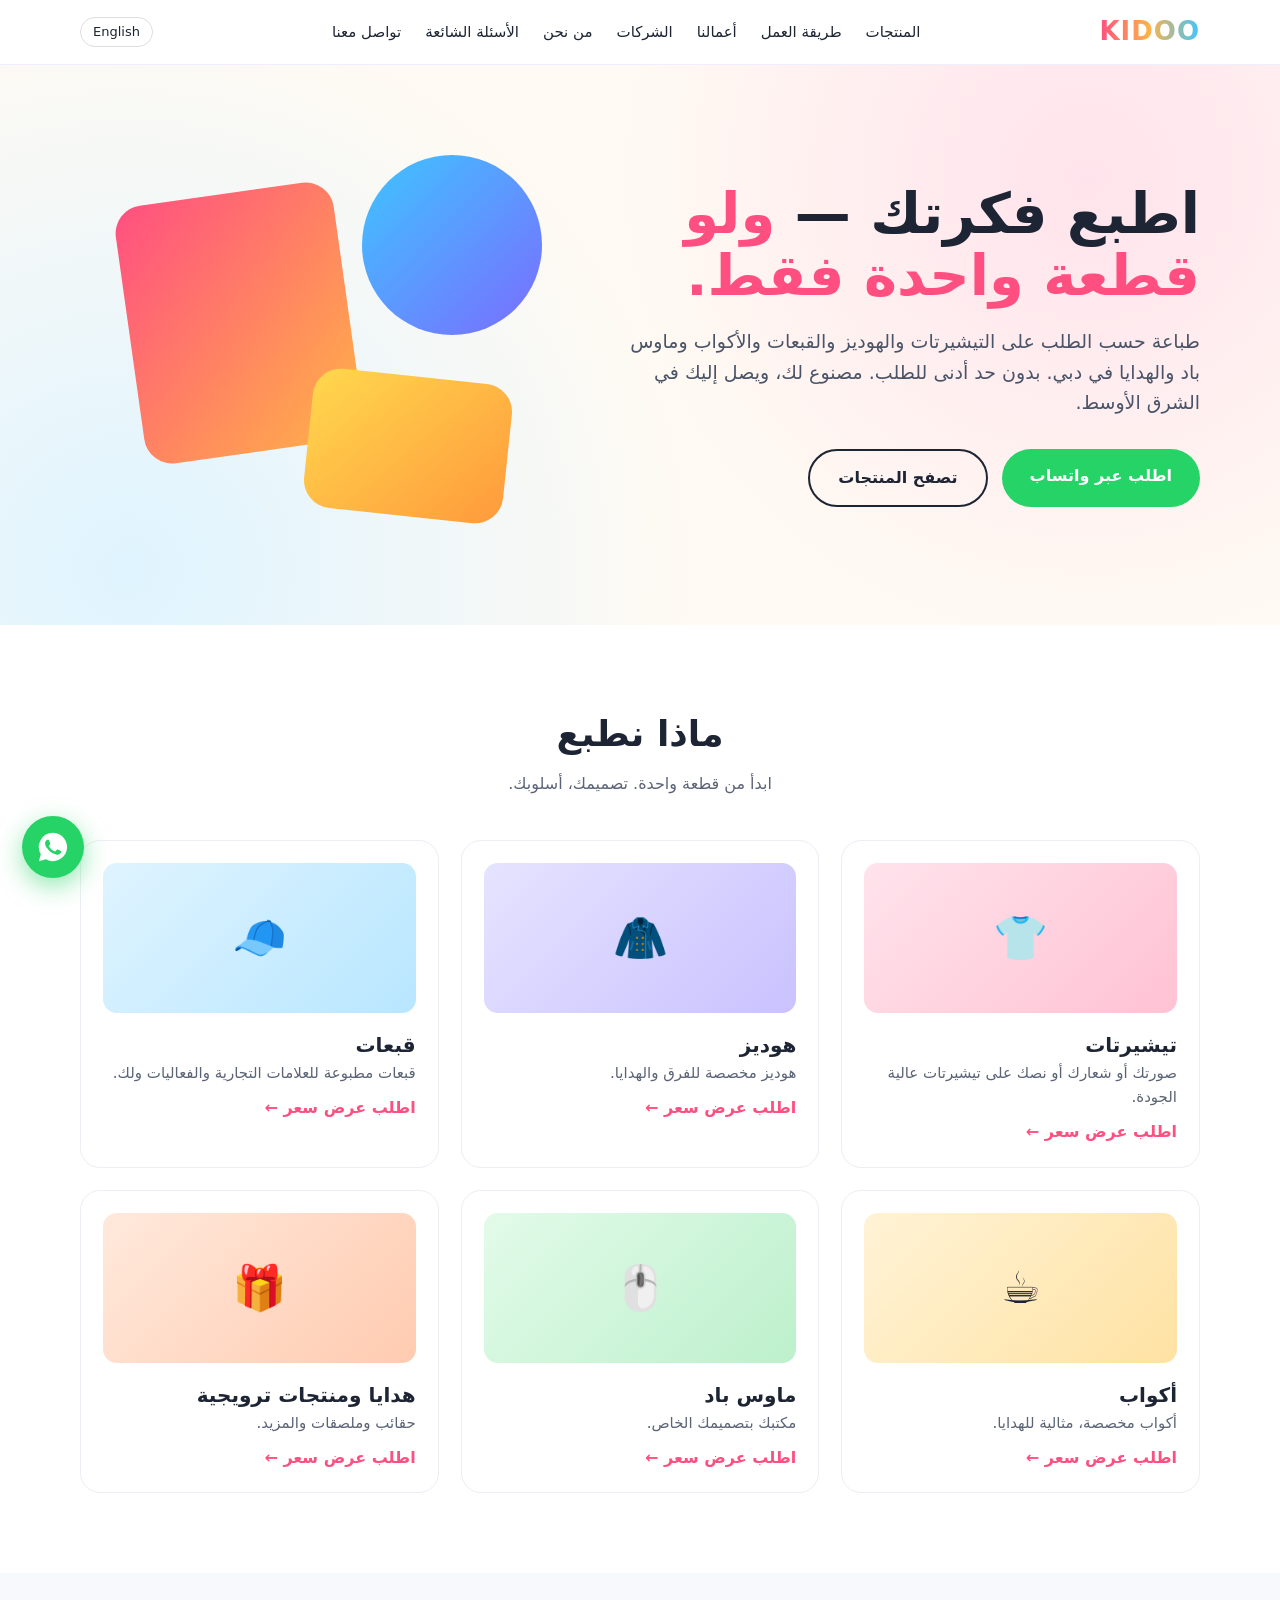
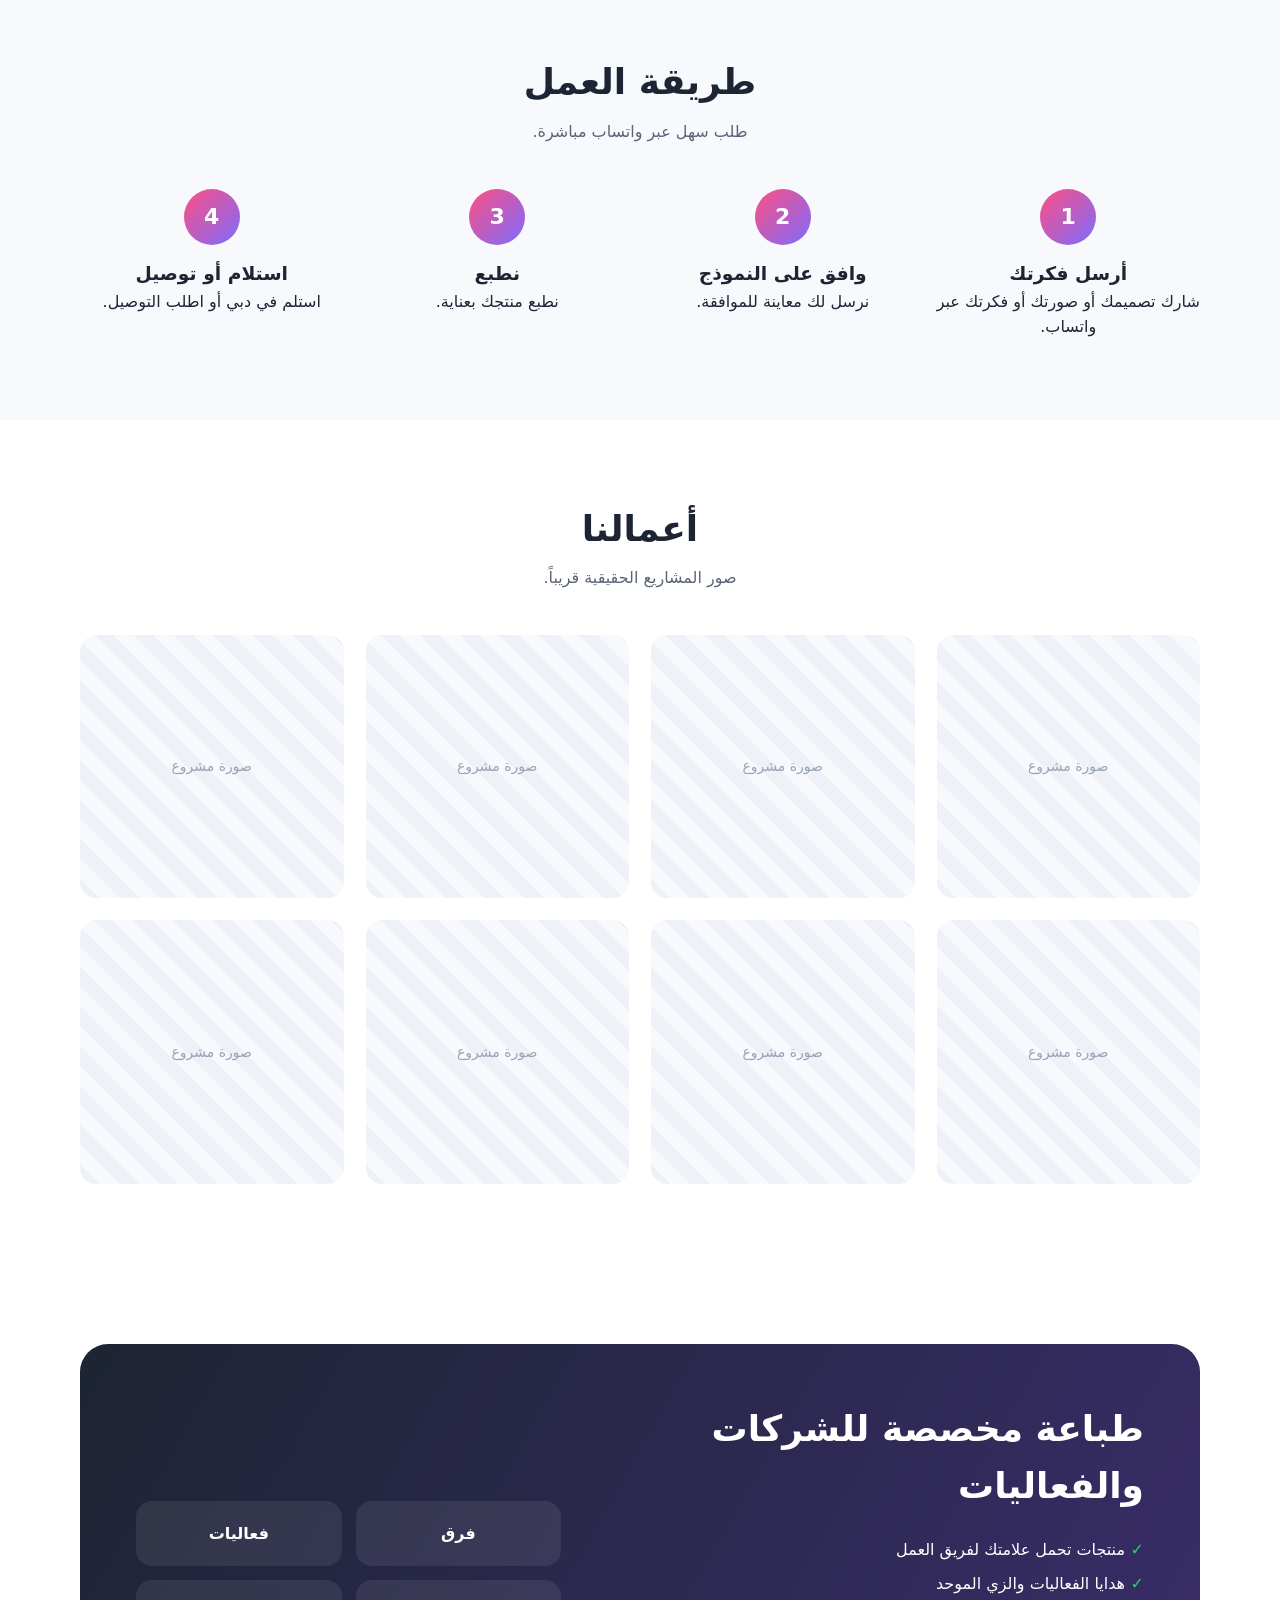
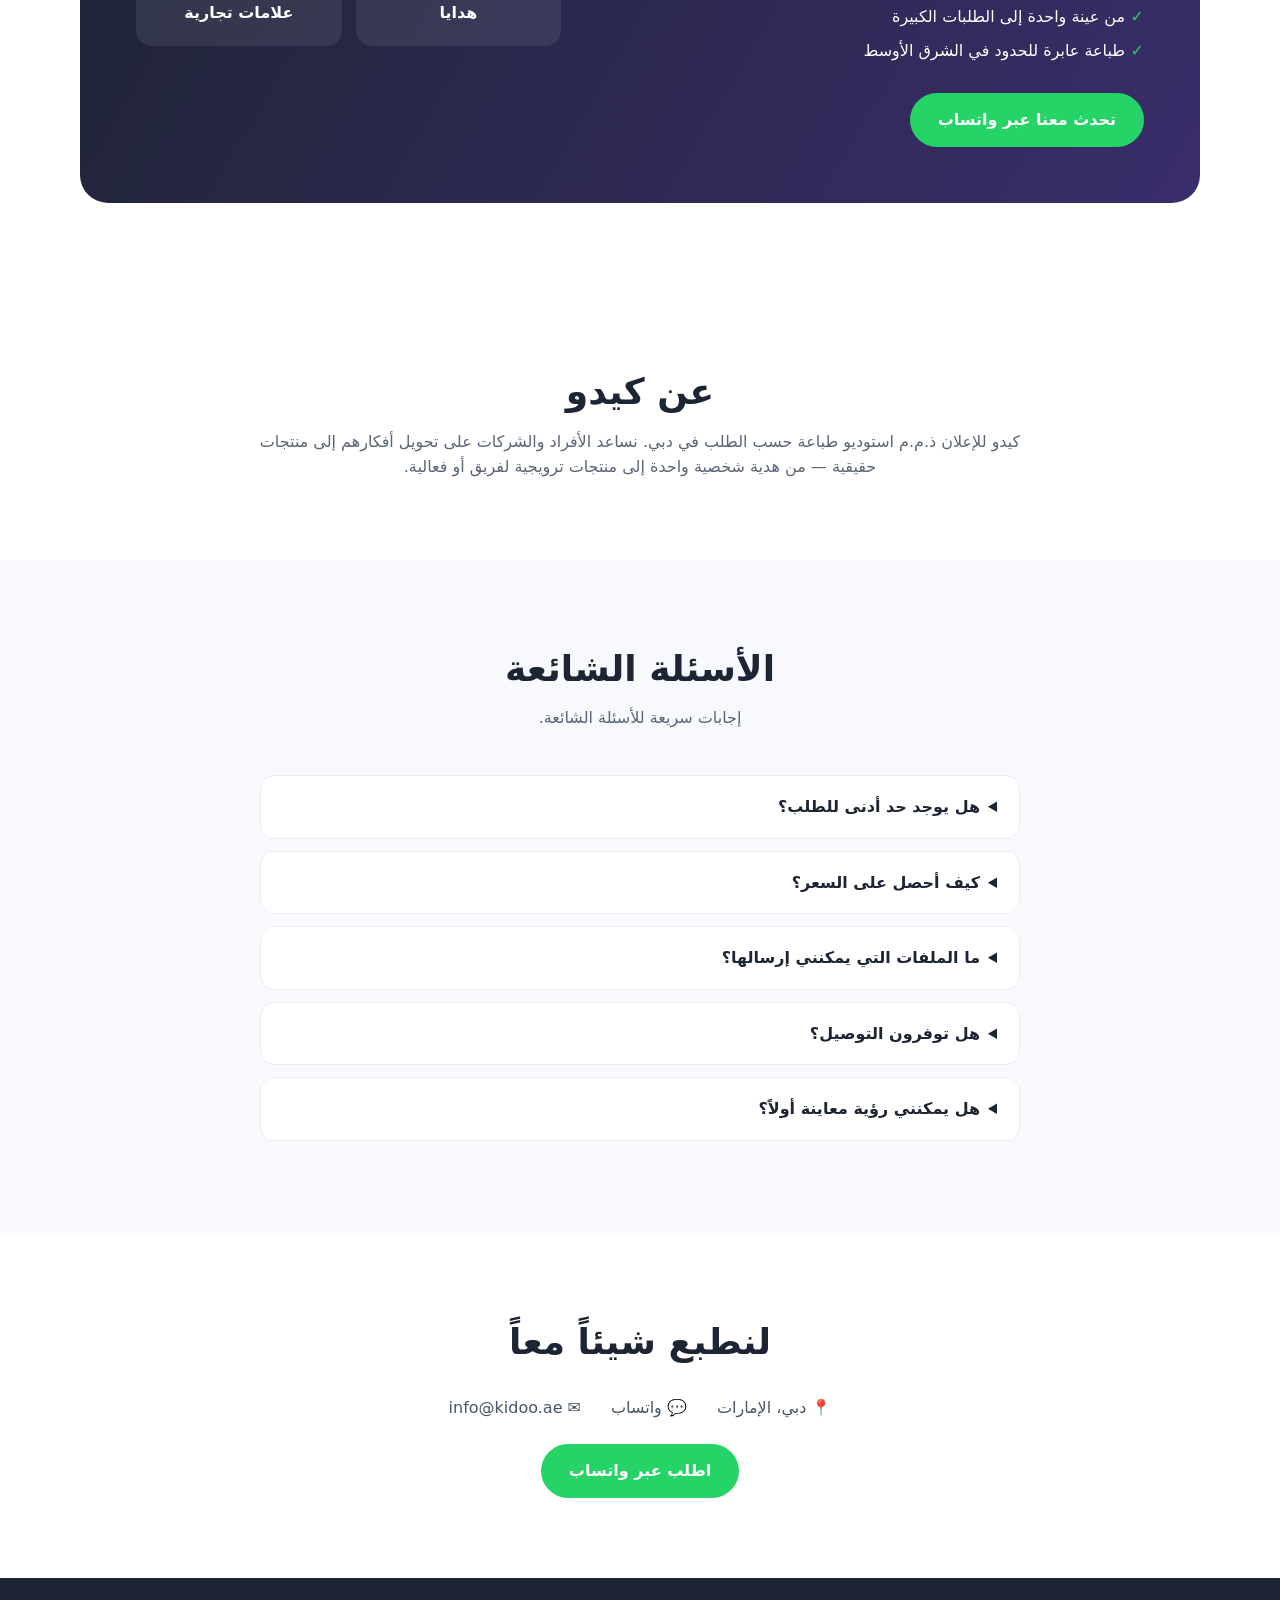
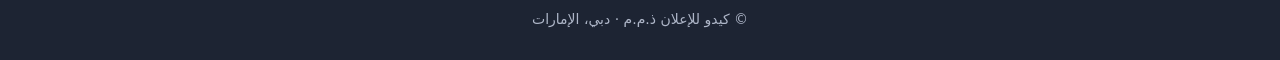
==== ar.html @ dc73d17c "Initial KIDOO site" ====
<!DOCTYPE html>
<html lang="ar" dir="rtl"><head><meta charset="utf-8"><meta name="viewport" content="width=device-width,initial-scale=1">
<title>KIDOO – Custom Printing in Dubai | One Piece Minimum</title>
<meta name="description" content="KIDOO custom printing in Dubai: T-shirts, hoodies, caps, mugs, mouse pads and merch. No minimum order. اطلب عبر واتساب.">
<link rel="canonical" href="https://kidoo.ae/ar.html"><link rel="alternate" hreflang="en" href="https://kidoo.ae/"><link rel="alternate" hreflang="ar" href="https://kidoo.ae/ar.html">
<link rel="icon" href="favicon.svg" type="image/svg+xml">
<meta property="og:type" content="website"><meta property="og:url" content="https://kidoo.ae/"><meta property="og:title" content="KIDOO – Print Your Idea, Even Just One Piece">
<meta property="og:description" content="Custom printing in Dubai. No minimum order."><meta property="og:image" content="https://kidoo.ae/og-image.png"><meta name="twitter:card" content="summary_large_image">
<style>
*{box-sizing:border-box;margin:0;padding:0}body{font-family:Tahoma,"Noto Sans Arabic",system-ui,-apple-system,Segoe UI,Roboto,sans-serif;color:#1d2433;background:#fff;line-height:1.6}
a{color:inherit;text-decoration:none}.wrap{max-width:1160px;margin:0 auto;padding:0 20px}
header{position:sticky;top:0;background:#fffe;backdrop-filter:blur(8px);border-bottom:1px solid #eef;z-index:10}
nav{display:flex;align-items:center;justify-content:space-between;height:64px}.logo{font-weight:900;font-size:26px;letter-spacing:1px;background:linear-gradient(90deg,#ff4f81,#ffb347,#3ec5ff);-webkit-background-clip:text;color:transparent}
nav ul{display:flex;gap:24px;list-style:none;font-size:15px}nav .lang{font-size:13px;border:1px solid #ddd;border-radius:20px;padding:4px 12px}
.btn{display:inline-block;padding:14px 28px;border-radius:40px;font-weight:700}.btn-wa{background:#25d366;color:#fff}.btn-o{border:2px solid #1d2433}
.hero{background:radial-gradient(circle at 85% 20%,#ffe3ec 0,transparent 40%),radial-gradient(circle at 10% 90%,#dff4ff 0,transparent 45%),#fffaf3;padding:90px 0}
.hero .wrap{display:grid;grid-template-columns:1.1fr .9fr;gap:40px;align-items:center}
.hero h1{font-size:56px;line-height:1.1;font-weight:900}.hero h1 span{color:#ff4f81}.hero p{font-size:19px;margin:20px 0 32px;color:#4a5468}
.cta{display:flex;gap:14px;flex-wrap:wrap}.art{position:relative;height:380px}
.art div{position:absolute;border-radius:28px}.art{direction:ltr}.a1{width:220px;height:260px;background:linear-gradient(135deg,#ff4f81,#ffb347);left:10%;top:10%;transform:rotate(-8deg)}
.a2{width:180px;height:180px;background:linear-gradient(135deg,#3ec5ff,#7b6cff);right:5%;top:0;border-radius:50%!important}
.a3{width:200px;height:140px;background:linear-gradient(135deg,#ffd84d,#ff9a3c);right:12%;bottom:5%;transform:rotate(6deg)}
section{padding:80px 0}h2{font-size:36px;font-weight:800;text-align:center}.sub{text-align:center;color:#5b6477;margin:8px 0 44px}
.grid{display:grid;gap:22px}.g3{grid-template-columns:repeat(3,1fr)}.g4{grid-template-columns:repeat(4,1fr)}
.card{border:1px solid #eceef4;border-radius:20px;padding:22px;background:#fff;transition:.2s}.card:hover{box-shadow:0 10px 30px #0001}
.thumb{height:150px;border-radius:14px;margin-bottom:16px;display:flex;align-items:center;justify-content:center;font-size:44px}
.card h3{font-size:20px}.card p{color:#5b6477;font-size:15px}.q{display:inline-block;margin-top:10px;color:#ff4f81;font-weight:700}
.alt{background:#f7f9fc}.step{text-align:center}.num{width:56px;height:56px;border-radius:50%;margin:0 auto 14px;display:flex;align-items:center;justify-content:center;font-weight:800;font-size:22px;color:#fff;background:linear-gradient(135deg,#ff4f81,#7b6cff)}
.ph{aspect-ratio:1;border-radius:16px;background:repeating-linear-gradient(45deg,#eef1f7 0 14px,#f7f9fc 14px 28px);display:flex;align-items:center;justify-content:center;color:#9aa3b5;font-size:14px}
.corp{background:linear-gradient(120deg,#1d2433,#3a2d6b);color:#fff;border-radius:28px;padding:56px;display:grid;grid-template-columns:1.3fr 1fr;gap:30px;align-items:center}
.corp h2{text-align:right;color:#fff}.corp ul{list-style:none;margin:18px 0 26px}.corp li{padding:4px 0}.corp li:before{content:"✓ ";color:#25d366;font-weight:800}
.badges{display:grid;grid-template-columns:1fr 1fr;gap:14px}.badges div{background:#ffffff14;border-radius:16px;padding:20px;text-align:center;font-weight:700}
details{border:1px solid #eceef4;border-radius:14px;padding:18px 22px;margin-bottom:12px;background:#fff}summary{font-weight:700;cursor:pointer}details p{margin-top:10px;color:#5b6477}
.faq{max-width:800px;margin:0 auto}.contact{text-align:center}.contact .info{display:flex;justify-content:center;gap:30px;flex-wrap:wrap;margin:24px 0;color:#4a5468}
footer{background:#1d2433;color:#aeb6c8;padding:30px 0;font-size:14px;text-align:center}
.float{position:fixed;left:22px;bottom:22px;width:62px;height:62px;border-radius:50%;background:#25d366;display:flex;align-items:center;justify-content:center;box-shadow:0 8px 24px #25d36680;z-index:20}
.float svg{width:34px;height:34px;fill:#fff}
@media(max-width:860px){nav ul{display:none}.hero{padding:50px 0}.hero .wrap,.corp{grid-template-columns:1fr}.hero h1{font-size:38px}.art{height:240px}.art{direction:ltr}.a1{width:150px;height:180px}.a2{width:120px;height:120px}.a3{width:140px;height:100px}
.g3,.g4{grid-template-columns:1fr 1fr}.corp{padding:32px}h2{font-size:28px}section{padding:56px 0}}
@media(max-width:480px){.g3{grid-template-columns:1fr}}
</style></head><body>
<!-- Arabic: MACHINE-TRANSLATED draft, needs native Arabic review before launch / 阿语为机器翻译，上线前需母语校对 -->
<!-- WhatsApp number +971506036868: 待确认 (ownership unverified) -->
<header><nav class="wrap"><a class="logo" href="#">KIDOO</a><ul><li><a href="#products">المنتجات</a></li><li><a href="#how">طريقة العمل</a></li><li><a href="#work">أعمالنا</a></li><li><a href="#corporate">الشركات</a></li><li><a href="#about">من نحن</a></li><li><a href="#faq">الأسئلة الشائعة</a></li><li><a href="#contact">تواصل معنا</a></li></ul><a class="lang" href="index.html">English</a></nav></header>
<section class="hero"><div class="wrap"><div><h1>اطبع فكرتك — <span>ولو قطعة واحدة فقط.</span></h1><p>طباعة حسب الطلب على التيشيرتات والهوديز والقبعات والأكواب وماوس باد والهدايا في دبي. بدون حد أدنى للطلب. مصنوع لك، ويصل إليك في الشرق الأوسط.</p><div class="cta"><a class="btn btn-wa" href="https://wa.me/971506036868">اطلب عبر واتساب</a><a class="btn btn-o" href="#products">تصفح المنتجات</a></div></div><div class="art"><div class="a1"></div><div class="a2"></div><div class="a3"></div></div></div></section>
<section id="products"><div class="wrap"><h2>ماذا نطبع</h2><p class="sub">ابدأ من قطعة واحدة. تصميمك، أسلوبك.</p><div class="grid g3">
<div class="card"><div class="thumb" style="background:linear-gradient(135deg,#ffe3ec,#ffc2d4)">👕</div><h3>تيشيرتات</h3><p>صورتك أو شعارك أو نصك على تيشيرتات عالية الجودة.</p><a class="q" href="https://wa.me/971506036868">اطلب عرض سعر ←</a></div>
<div class="card"><div class="thumb" style="background:linear-gradient(135deg,#e6e3ff,#c9c2ff)">🧥</div><h3>هوديز</h3><p>هوديز مخصصة للفرق والهدايا.</p><a class="q" href="https://wa.me/971506036868">اطلب عرض سعر ←</a></div>
<div class="card"><div class="thumb" style="background:linear-gradient(135deg,#dff4ff,#b8e6ff)">🧢</div><h3>قبعات</h3><p>قبعات مطبوعة للعلامات التجارية والفعاليات ولك.</p><a class="q" href="https://wa.me/971506036868">اطلب عرض سعر ←</a></div>
<div class="card"><div class="thumb" style="background:linear-gradient(135deg,#fff3d6,#ffe2a3)">☕</div><h3>أكواب</h3><p>أكواب مخصصة، مثالية للهدايا.</p><a class="q" href="https://wa.me/971506036868">اطلب عرض سعر ←</a></div>
<div class="card"><div class="thumb" style="background:linear-gradient(135deg,#e2fbe9,#bdf0cc)">🖱️</div><h3>ماوس باد</h3><p>مكتبك بتصميمك الخاص.</p><a class="q" href="https://wa.me/971506036868">اطلب عرض سعر ←</a></div>
<div class="card"><div class="thumb" style="background:linear-gradient(135deg,#ffe9dc,#ffcbb0)">🎁</div><h3>هدايا ومنتجات ترويجية</h3><p>حقائب وملصقات والمزيد.</p><a class="q" href="https://wa.me/971506036868">اطلب عرض سعر ←</a></div>
</div></div></section>
<section id="how" class="alt"><div class="wrap"><h2>طريقة العمل</h2><p class="sub">طلب سهل عبر واتساب مباشرة.</p><div class="grid g4">
<div class="step"><div class="num">1</div><h3>أرسل فكرتك</h3><p>شارك تصميمك أو صورتك أو فكرتك عبر واتساب.</p></div>
<div class="step"><div class="num">2</div><h3>وافق على النموذج</h3><p>نرسل لك معاينة للموافقة.</p></div>
<div class="step"><div class="num">3</div><h3>نطبع</h3><p>نطبع منتجك بعناية.</p></div>
<div class="step"><div class="num">4</div><h3>استلام أو توصيل</h3><p>استلم في دبي أو اطلب التوصيل.</p></div>
</div></div></section>
<section id="work"><div class="wrap"><h2>أعمالنا</h2><p class="sub">صور المشاريع الحقيقية قريباً.</p><div class="grid g4">
<div class="ph">صورة مشروع</div><div class="ph">صورة مشروع</div><div class="ph">صورة مشروع</div><div class="ph">صورة مشروع</div><div class="ph">صورة مشروع</div><div class="ph">صورة مشروع</div><div class="ph">صورة مشروع</div><div class="ph">صورة مشروع</div>
</div></div></section>
<section id="corporate"><div class="wrap"><div class="corp"><div><h2>طباعة مخصصة للشركات والفعاليات</h2><ul><li>منتجات تحمل علامتك لفريق العمل</li><li>هدايا الفعاليات والزي الموحد</li><li>من عينة واحدة إلى الطلبات الكبيرة</li><li>طباعة عابرة للحدود في الشرق الأوسط</li></ul><a class="btn btn-wa" href="https://wa.me/971506036868">تحدث معنا عبر واتساب</a></div><div class="badges"><div>فرق</div><div>فعاليات</div><div>هدايا</div><div>علامات تجارية</div></div></div></div></section>
<section id="about"><div class="wrap" style="max-width:820px;text-align:center"><h2>عن كيدو</h2><p class="sub" style="margin-bottom:0">كيدو للإعلان ذ.م.م استوديو طباعة حسب الطلب في دبي. نساعد الأفراد والشركات على تحويل أفكارهم إلى منتجات حقيقية — من هدية شخصية واحدة إلى منتجات ترويجية لفريق أو فعالية.</p></div></section>
<section id="faq" class="alt"><div class="wrap faq"><h2>الأسئلة الشائعة</h2><p class="sub">إجابات سريعة للأسئلة الشائعة.</p>
<details><summary>هل يوجد حد أدنى للطلب؟</summary><p>لا. يمكنك طلب قطعة واحدة فقط.</p></details>
<details><summary>كيف أحصل على السعر؟</summary><p>أرسل لنا تصميمك والكمية عبر واتساب وسنرد بعرض سعر.</p></details>
<details><summary>ما الملفات التي يمكنني إرسالها؟</summary><p>الصور والشعارات والرسومات كلها مناسبة. نتحقق من الجودة قبل الطباعة.</p></details>
<details><summary>هل توفرون التوصيل؟</summary><p>نعم، تواصل معنا عبر واتساب لمعرفة خيارات التوصيل في منطقتك.</p></details>
<details><summary>هل يمكنني رؤية معاينة أولاً؟</summary><p>نعم. نرسل نموذجاً للموافقة قبل الطباعة.</p></details>
</div></section>
<section id="contact"><div class="wrap contact"><h2>لنطبع شيئاً معاً</h2><div class="info"><span>📍 دبي، الإمارات</span><span>💬 واتساب</span><span>✉️ info@kidoo.ae</span></div><a class="btn btn-wa" href="https://wa.me/971506036868">اطلب عبر واتساب</a></div></section>
<footer>© كيدو للإعلان ذ.م.م · دبي، الإمارات</footer>
<a class="float" href="https://wa.me/971506036868" aria-label="WhatsApp"><svg viewBox="0 0 24 24"><path d="M12 2a10 10 0 0 0-8.6 15.1L2 22l5-1.3A10 10 0 1 0 12 2zm5.3 14.2c-.2.6-1.3 1.2-1.8 1.2-.5.1-1 .1-3.3-.8-2.8-1.1-4.5-4-4.7-4.2-.1-.2-1.1-1.5-1.1-2.9s.7-2 1-2.3c.2-.3.5-.3.7-.3h.5c.2 0 .4 0 .6.5l.8 2c.1.2.1.4 0 .5l-.4.6-.4.4c-.1.2-.3.3-.1.6.2.3.8 1.3 1.7 2.1 1.2 1 2.1 1.3 2.4 1.5.3.1.5.1.6-.1l.9-1.1c.2-.3.4-.2.7-.1l1.9.9c.3.1.5.2.5.3.1.2.1.7-.1 1.3z"/></svg></a>
</body></html>
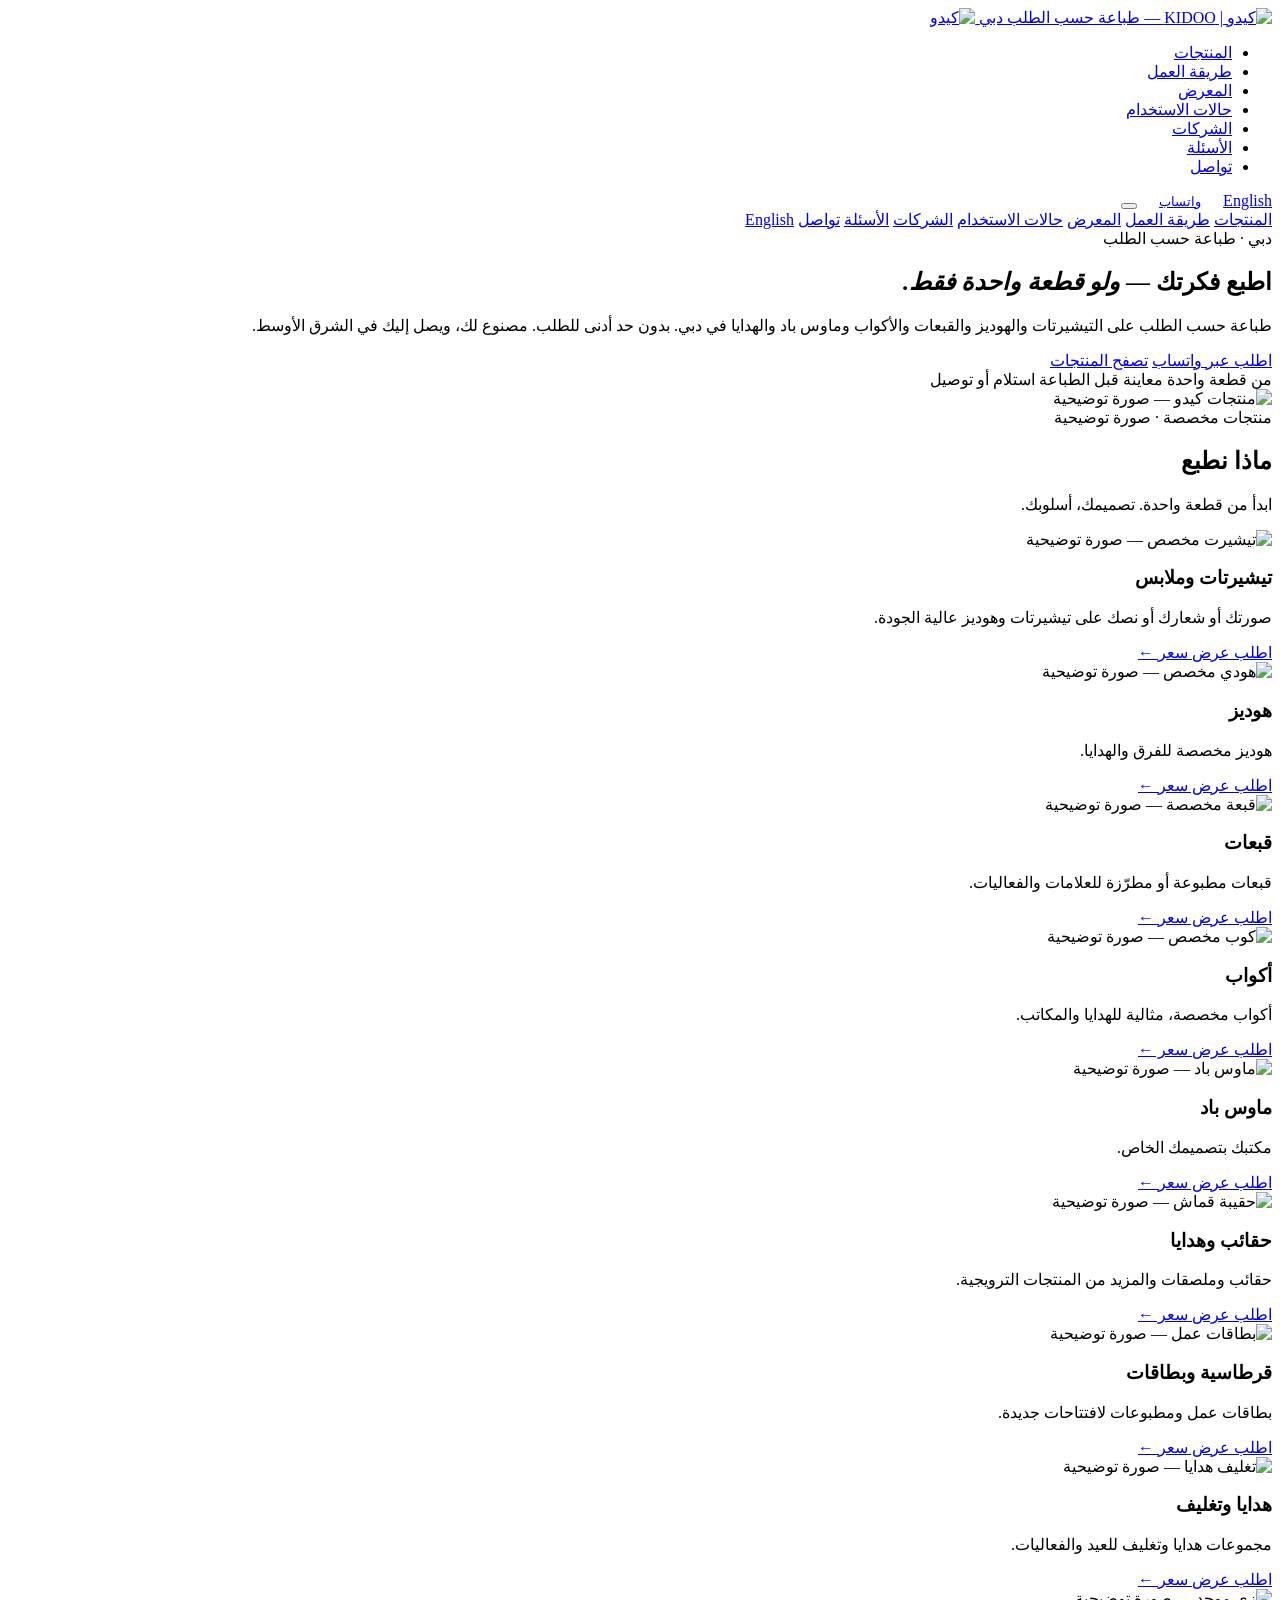
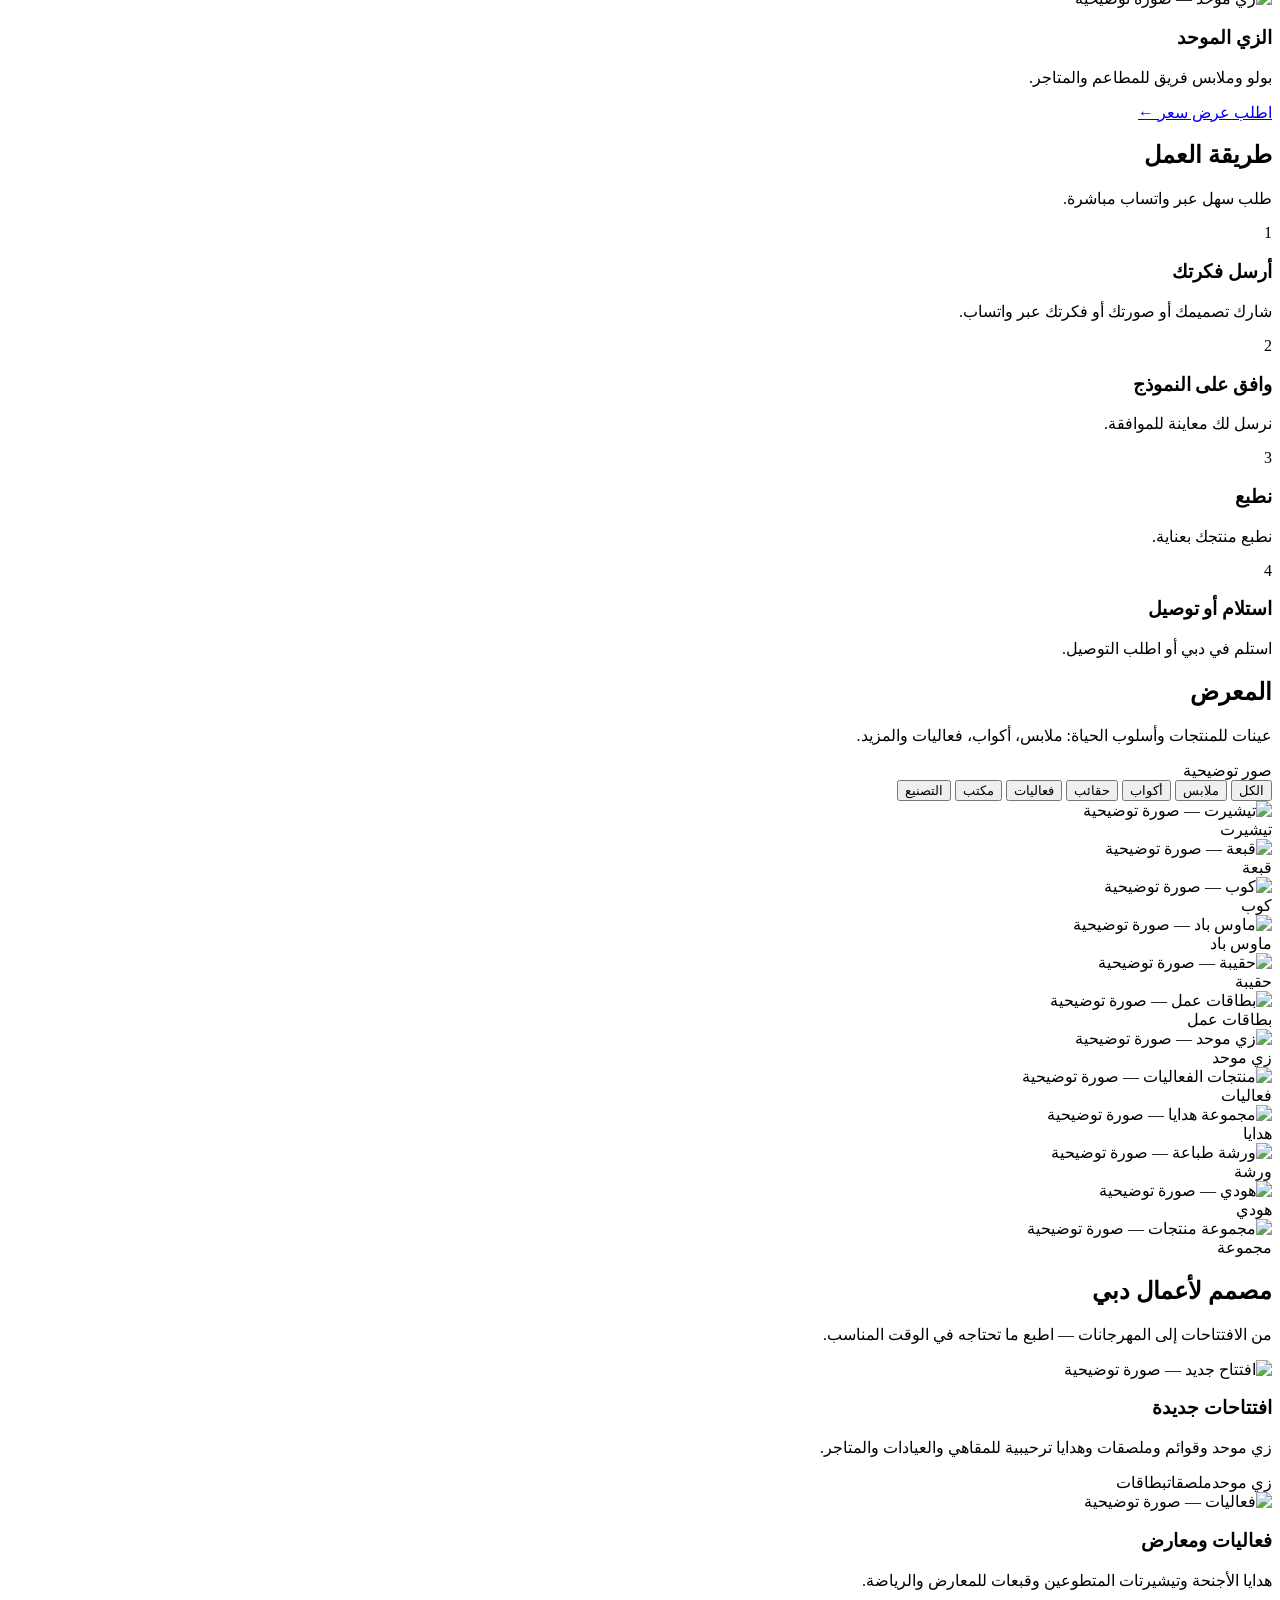
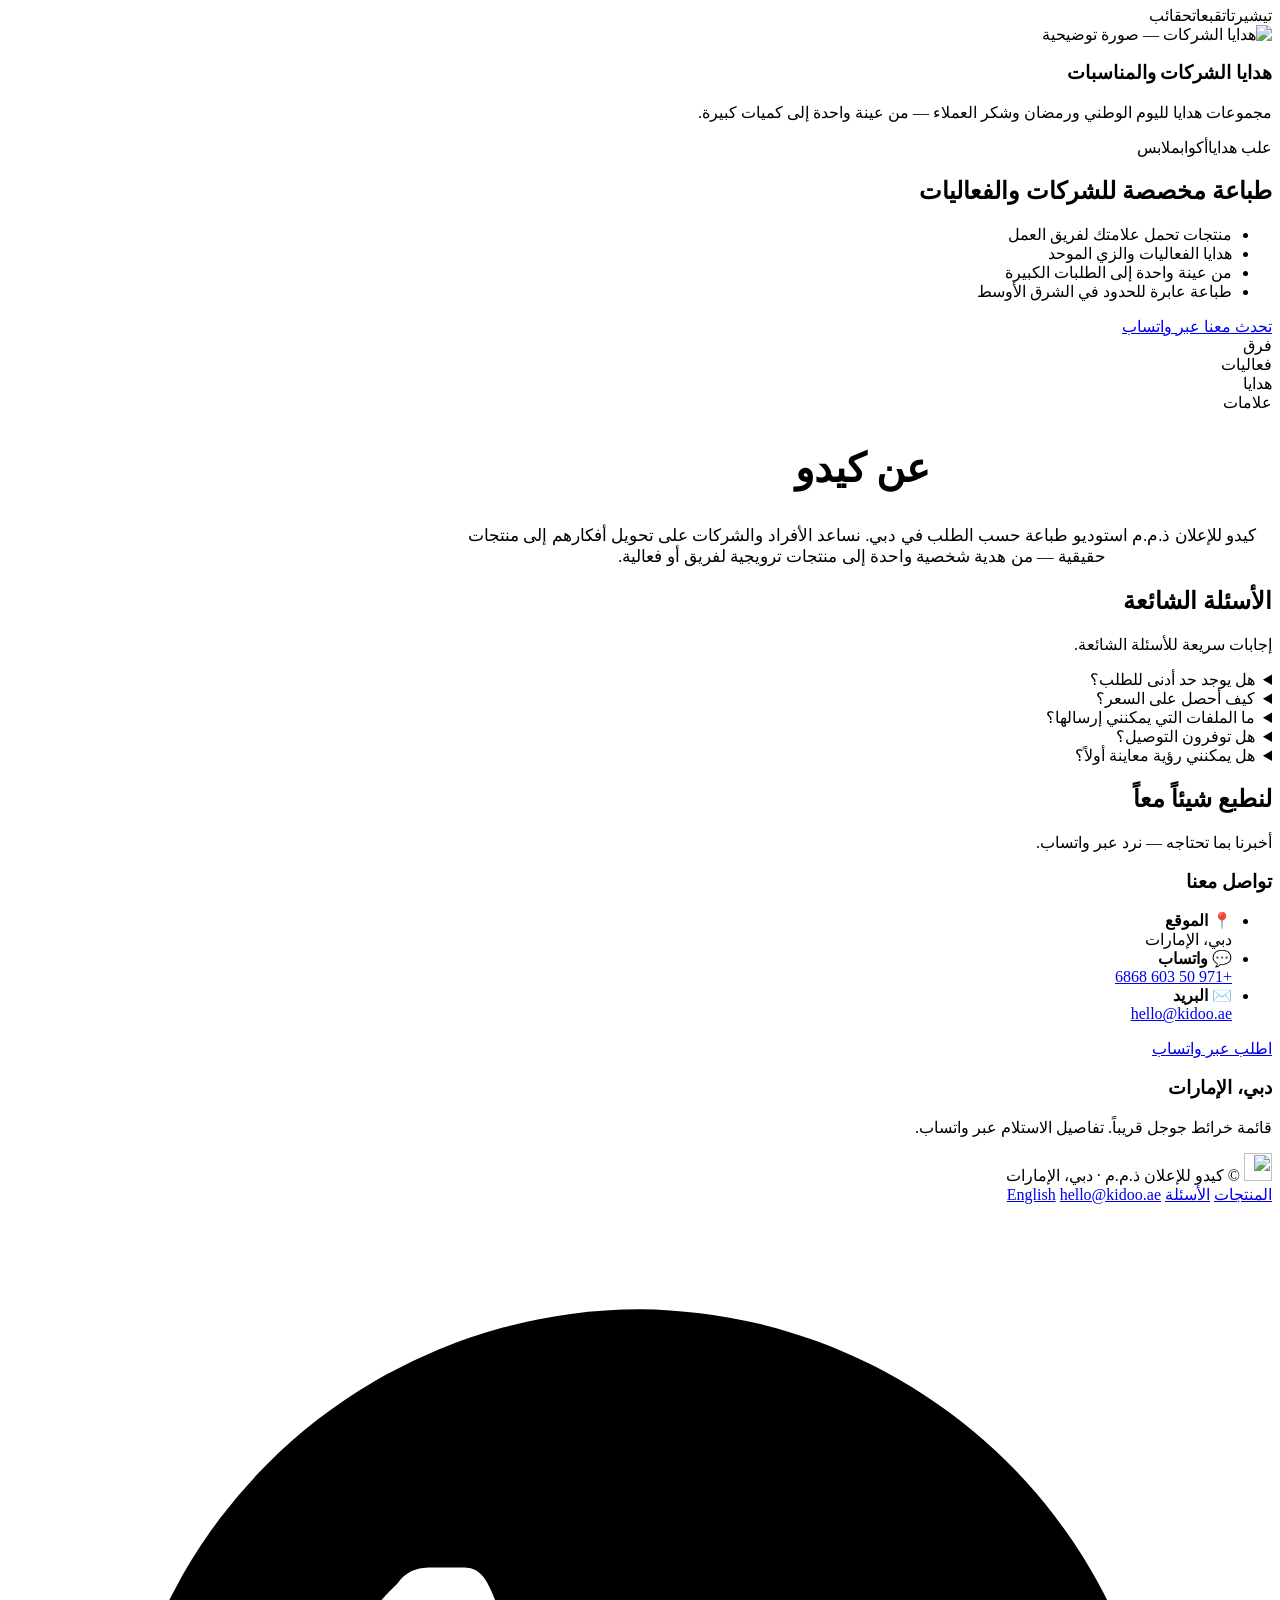
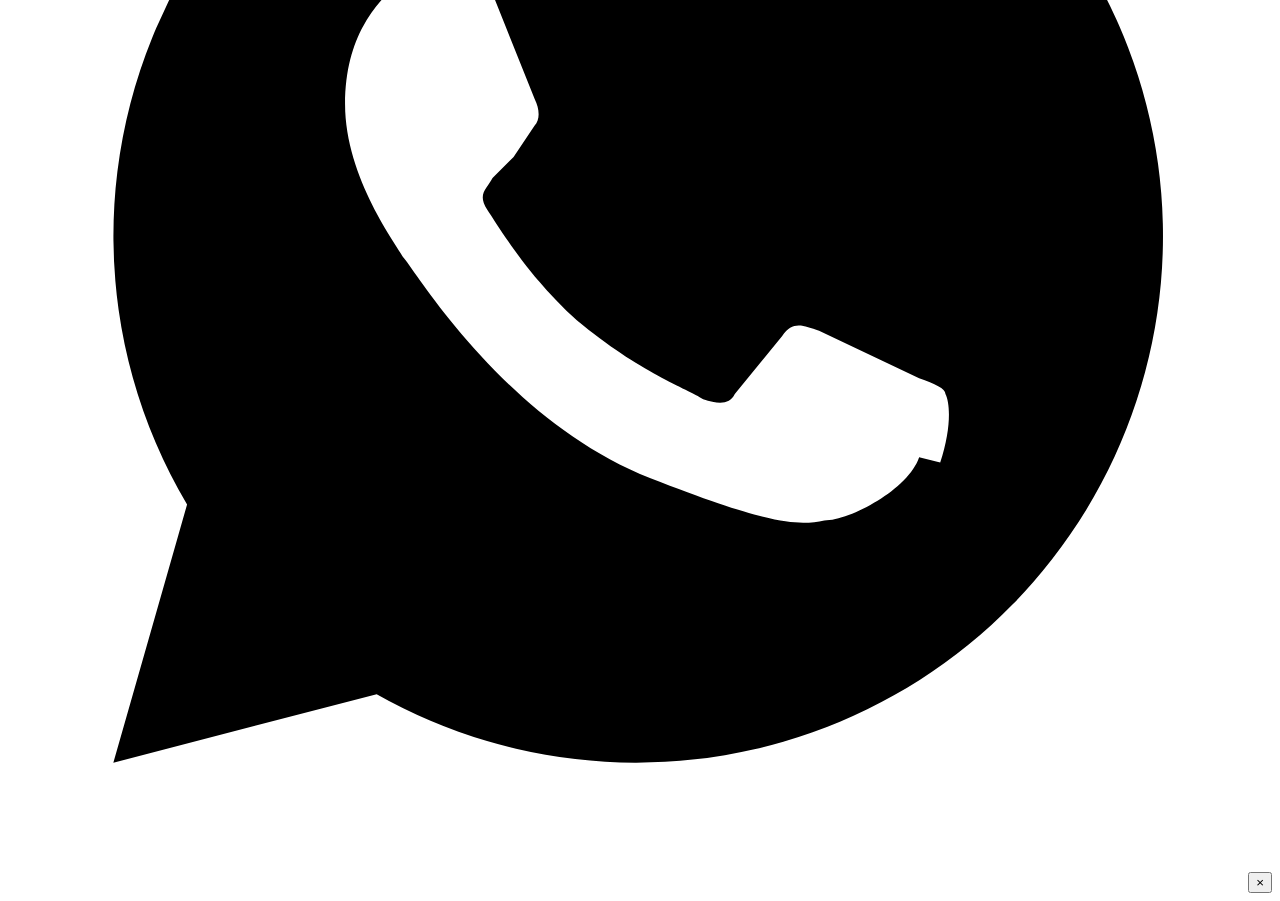
==== commit edcdb00d: "Rebrand: Gulf Modern site v3" ====
--- a/ar.html
+++ b/ar.html
@@ -1,75 +1,333 @@
 <!DOCTYPE html>
-<html lang="ar" dir="rtl"><head><meta charset="utf-8"><meta name="viewport" content="width=device-width,initial-scale=1">
-<title>KIDOO – Custom Printing in Dubai | One Piece Minimum</title>
-<meta name="description" content="KIDOO custom printing in Dubai: T-shirts, hoodies, caps, mugs, mouse pads and merch. No minimum order. اطلب عبر واتساب.">
-<link rel="canonical" href="https://kidoo.ae/ar.html"><link rel="alternate" hreflang="en" href="https://kidoo.ae/"><link rel="alternate" hreflang="ar" href="https://kidoo.ae/ar.html">
+<html lang="ar" dir="rtl">
+<head>
+<meta charset="utf-8">
+<meta name="viewport" content="width=device-width,initial-scale=1">
+<title>كيدو – طباعة حسب الطلب في دبي | قطعة واحدة بدون حد أدنى</title>
+<meta name="description" content="كيدو للطباعة حسب الطلب في دبي: تيشيرتات، هوديز، قبعات، أكواب، ماوس باد وهدايا. بدون حد أدنى للطلب. اطلب عبر واتساب.">
+<link rel="canonical" href="https://kidoo.ae/ar.html">
+<link rel="alternate" hreflang="en" href="https://kidoo.ae/">
+<link rel="alternate" hreflang="ar" href="https://kidoo.ae/ar.html">
 <link rel="icon" href="favicon.svg" type="image/svg+xml">
-<meta property="og:type" content="website"><meta property="og:url" content="https://kidoo.ae/"><meta property="og:title" content="KIDOO – Print Your Idea, Even Just One Piece">
-<meta property="og:description" content="Custom printing in Dubai. No minimum order."><meta property="og:image" content="https://kidoo.ae/og-image.png"><meta name="twitter:card" content="summary_large_image">
-<style>
-*{box-sizing:border-box;margin:0;padding:0}body{font-family:Tahoma,"Noto Sans Arabic",system-ui,-apple-system,Segoe UI,Roboto,sans-serif;color:#1d2433;background:#fff;line-height:1.6}
-a{color:inherit;text-decoration:none}.wrap{max-width:1160px;margin:0 auto;padding:0 20px}
-header{position:sticky;top:0;background:#fffe;backdrop-filter:blur(8px);border-bottom:1px solid #eef;z-index:10}
-nav{display:flex;align-items:center;justify-content:space-between;height:64px}.logo{font-weight:900;font-size:26px;letter-spacing:1px;background:linear-gradient(90deg,#ff4f81,#ffb347,#3ec5ff);-webkit-background-clip:text;color:transparent}
-nav ul{display:flex;gap:24px;list-style:none;font-size:15px}nav .lang{font-size:13px;border:1px solid #ddd;border-radius:20px;padding:4px 12px}
-.btn{display:inline-block;padding:14px 28px;border-radius:40px;font-weight:700}.btn-wa{background:#25d366;color:#fff}.btn-o{border:2px solid #1d2433}
-.hero{background:radial-gradient(circle at 85% 20%,#ffe3ec 0,transparent 40%),radial-gradient(circle at 10% 90%,#dff4ff 0,transparent 45%),#fffaf3;padding:90px 0}
-.hero .wrap{display:grid;grid-template-columns:1.1fr .9fr;gap:40px;align-items:center}
-.hero h1{font-size:56px;line-height:1.1;font-weight:900}.hero h1 span{color:#ff4f81}.hero p{font-size:19px;margin:20px 0 32px;color:#4a5468}
-.cta{display:flex;gap:14px;flex-wrap:wrap}.art{position:relative;height:380px}
-.art div{position:absolute;border-radius:28px}.art{direction:ltr}.a1{width:220px;height:260px;background:linear-gradient(135deg,#ff4f81,#ffb347);left:10%;top:10%;transform:rotate(-8deg)}
-.a2{width:180px;height:180px;background:linear-gradient(135deg,#3ec5ff,#7b6cff);right:5%;top:0;border-radius:50%!important}
-.a3{width:200px;height:140px;background:linear-gradient(135deg,#ffd84d,#ff9a3c);right:12%;bottom:5%;transform:rotate(6deg)}
-section{padding:80px 0}h2{font-size:36px;font-weight:800;text-align:center}.sub{text-align:center;color:#5b6477;margin:8px 0 44px}
-.grid{display:grid;gap:22px}.g3{grid-template-columns:repeat(3,1fr)}.g4{grid-template-columns:repeat(4,1fr)}
-.card{border:1px solid #eceef4;border-radius:20px;padding:22px;background:#fff;transition:.2s}.card:hover{box-shadow:0 10px 30px #0001}
-.thumb{height:150px;border-radius:14px;margin-bottom:16px;display:flex;align-items:center;justify-content:center;font-size:44px}
-.card h3{font-size:20px}.card p{color:#5b6477;font-size:15px}.q{display:inline-block;margin-top:10px;color:#ff4f81;font-weight:700}
-.alt{background:#f7f9fc}.step{text-align:center}.num{width:56px;height:56px;border-radius:50%;margin:0 auto 14px;display:flex;align-items:center;justify-content:center;font-weight:800;font-size:22px;color:#fff;background:linear-gradient(135deg,#ff4f81,#7b6cff)}
-.ph{aspect-ratio:1;border-radius:16px;background:repeating-linear-gradient(45deg,#eef1f7 0 14px,#f7f9fc 14px 28px);display:flex;align-items:center;justify-content:center;color:#9aa3b5;font-size:14px}
-.corp{background:linear-gradient(120deg,#1d2433,#3a2d6b);color:#fff;border-radius:28px;padding:56px;display:grid;grid-template-columns:1.3fr 1fr;gap:30px;align-items:center}
-.corp h2{text-align:right;color:#fff}.corp ul{list-style:none;margin:18px 0 26px}.corp li{padding:4px 0}.corp li:before{content:"✓ ";color:#25d366;font-weight:800}
-.badges{display:grid;grid-template-columns:1fr 1fr;gap:14px}.badges div{background:#ffffff14;border-radius:16px;padding:20px;text-align:center;font-weight:700}
-details{border:1px solid #eceef4;border-radius:14px;padding:18px 22px;margin-bottom:12px;background:#fff}summary{font-weight:700;cursor:pointer}details p{margin-top:10px;color:#5b6477}
-.faq{max-width:800px;margin:0 auto}.contact{text-align:center}.contact .info{display:flex;justify-content:center;gap:30px;flex-wrap:wrap;margin:24px 0;color:#4a5468}
-footer{background:#1d2433;color:#aeb6c8;padding:30px 0;font-size:14px;text-align:center}
-.float{position:fixed;left:22px;bottom:22px;width:62px;height:62px;border-radius:50%;background:#25d366;display:flex;align-items:center;justify-content:center;box-shadow:0 8px 24px #25d36680;z-index:20}
-.float svg{width:34px;height:34px;fill:#fff}
-@media(max-width:860px){nav ul{display:none}.hero{padding:50px 0}.hero .wrap,.corp{grid-template-columns:1fr}.hero h1{font-size:38px}.art{height:240px}.art{direction:ltr}.a1{width:150px;height:180px}.a2{width:120px;height:120px}.a3{width:140px;height:100px}
-.g3,.g4{grid-template-columns:1fr 1fr}.corp{padding:32px}h2{font-size:28px}section{padding:56px 0}}
-@media(max-width:480px){.g3{grid-template-columns:1fr}}
-</style></head><body>
-<!-- Arabic: MACHINE-TRANSLATED draft, needs native Arabic review before launch / 阿语为机器翻译，上线前需母语校对 -->
-<!-- WhatsApp number +971506036868: 待确认 (ownership unverified) -->
-<header><nav class="wrap"><a class="logo" href="#">KIDOO</a><ul><li><a href="#products">المنتجات</a></li><li><a href="#how">طريقة العمل</a></li><li><a href="#work">أعمالنا</a></li><li><a href="#corporate">الشركات</a></li><li><a href="#about">من نحن</a></li><li><a href="#faq">الأسئلة الشائعة</a></li><li><a href="#contact">تواصل معنا</a></li></ul><a class="lang" href="index.html">English</a></nav></header>
-<section class="hero"><div class="wrap"><div><h1>اطبع فكرتك — <span>ولو قطعة واحدة فقط.</span></h1><p>طباعة حسب الطلب على التيشيرتات والهوديز والقبعات والأكواب وماوس باد والهدايا في دبي. بدون حد أدنى للطلب. مصنوع لك، ويصل إليك في الشرق الأوسط.</p><div class="cta"><a class="btn btn-wa" href="https://wa.me/971506036868">اطلب عبر واتساب</a><a class="btn btn-o" href="#products">تصفح المنتجات</a></div></div><div class="art"><div class="a1"></div><div class="a2"></div><div class="a3"></div></div></div></section>
-<section id="products"><div class="wrap"><h2>ماذا نطبع</h2><p class="sub">ابدأ من قطعة واحدة. تصميمك، أسلوبك.</p><div class="grid g3">
-<div class="card"><div class="thumb" style="background:linear-gradient(135deg,#ffe3ec,#ffc2d4)">👕</div><h3>تيشيرتات</h3><p>صورتك أو شعارك أو نصك على تيشيرتات عالية الجودة.</p><a class="q" href="https://wa.me/971506036868">اطلب عرض سعر ←</a></div>
-<div class="card"><div class="thumb" style="background:linear-gradient(135deg,#e6e3ff,#c9c2ff)">🧥</div><h3>هوديز</h3><p>هوديز مخصصة للفرق والهدايا.</p><a class="q" href="https://wa.me/971506036868">اطلب عرض سعر ←</a></div>
-<div class="card"><div class="thumb" style="background:linear-gradient(135deg,#dff4ff,#b8e6ff)">🧢</div><h3>قبعات</h3><p>قبعات مطبوعة للعلامات التجارية والفعاليات ولك.</p><a class="q" href="https://wa.me/971506036868">اطلب عرض سعر ←</a></div>
-<div class="card"><div class="thumb" style="background:linear-gradient(135deg,#fff3d6,#ffe2a3)">☕</div><h3>أكواب</h3><p>أكواب مخصصة، مثالية للهدايا.</p><a class="q" href="https://wa.me/971506036868">اطلب عرض سعر ←</a></div>
-<div class="card"><div class="thumb" style="background:linear-gradient(135deg,#e2fbe9,#bdf0cc)">🖱️</div><h3>ماوس باد</h3><p>مكتبك بتصميمك الخاص.</p><a class="q" href="https://wa.me/971506036868">اطلب عرض سعر ←</a></div>
-<div class="card"><div class="thumb" style="background:linear-gradient(135deg,#ffe9dc,#ffcbb0)">🎁</div><h3>هدايا ومنتجات ترويجية</h3><p>حقائب وملصقات والمزيد.</p><a class="q" href="https://wa.me/971506036868">اطلب عرض سعر ←</a></div>
-</div></div></section>
-<section id="how" class="alt"><div class="wrap"><h2>طريقة العمل</h2><p class="sub">طلب سهل عبر واتساب مباشرة.</p><div class="grid g4">
-<div class="step"><div class="num">1</div><h3>أرسل فكرتك</h3><p>شارك تصميمك أو صورتك أو فكرتك عبر واتساب.</p></div>
-<div class="step"><div class="num">2</div><h3>وافق على النموذج</h3><p>نرسل لك معاينة للموافقة.</p></div>
-<div class="step"><div class="num">3</div><h3>نطبع</h3><p>نطبع منتجك بعناية.</p></div>
-<div class="step"><div class="num">4</div><h3>استلام أو توصيل</h3><p>استلم في دبي أو اطلب التوصيل.</p></div>
-</div></div></section>
-<section id="work"><div class="wrap"><h2>أعمالنا</h2><p class="sub">صور المشاريع الحقيقية قريباً.</p><div class="grid g4">
-<div class="ph">صورة مشروع</div><div class="ph">صورة مشروع</div><div class="ph">صورة مشروع</div><div class="ph">صورة مشروع</div><div class="ph">صورة مشروع</div><div class="ph">صورة مشروع</div><div class="ph">صورة مشروع</div><div class="ph">صورة مشروع</div>
-</div></div></section>
-<section id="corporate"><div class="wrap"><div class="corp"><div><h2>طباعة مخصصة للشركات والفعاليات</h2><ul><li>منتجات تحمل علامتك لفريق العمل</li><li>هدايا الفعاليات والزي الموحد</li><li>من عينة واحدة إلى الطلبات الكبيرة</li><li>طباعة عابرة للحدود في الشرق الأوسط</li></ul><a class="btn btn-wa" href="https://wa.me/971506036868">تحدث معنا عبر واتساب</a></div><div class="badges"><div>فرق</div><div>فعاليات</div><div>هدايا</div><div>علامات تجارية</div></div></div></div></section>
-<section id="about"><div class="wrap" style="max-width:820px;text-align:center"><h2>عن كيدو</h2><p class="sub" style="margin-bottom:0">كيدو للإعلان ذ.م.م استوديو طباعة حسب الطلب في دبي. نساعد الأفراد والشركات على تحويل أفكارهم إلى منتجات حقيقية — من هدية شخصية واحدة إلى منتجات ترويجية لفريق أو فعالية.</p></div></section>
-<section id="faq" class="alt"><div class="wrap faq"><h2>الأسئلة الشائعة</h2><p class="sub">إجابات سريعة للأسئلة الشائعة.</p>
-<details><summary>هل يوجد حد أدنى للطلب؟</summary><p>لا. يمكنك طلب قطعة واحدة فقط.</p></details>
-<details><summary>كيف أحصل على السعر؟</summary><p>أرسل لنا تصميمك والكمية عبر واتساب وسنرد بعرض سعر.</p></details>
-<details><summary>ما الملفات التي يمكنني إرسالها؟</summary><p>الصور والشعارات والرسومات كلها مناسبة. نتحقق من الجودة قبل الطباعة.</p></details>
-<details><summary>هل توفرون التوصيل؟</summary><p>نعم، تواصل معنا عبر واتساب لمعرفة خيارات التوصيل في منطقتك.</p></details>
-<details><summary>هل يمكنني رؤية معاينة أولاً؟</summary><p>نعم. نرسل نموذجاً للموافقة قبل الطباعة.</p></details>
-</div></section>
-<section id="contact"><div class="wrap contact"><h2>لنطبع شيئاً معاً</h2><div class="info"><span>📍 دبي، الإمارات</span><span>💬 واتساب</span><span>✉️ info@kidoo.ae</span></div><a class="btn btn-wa" href="https://wa.me/971506036868">اطلب عبر واتساب</a></div></section>
-<footer>© كيدو للإعلان ذ.م.م · دبي، الإمارات</footer>
-<a class="float" href="https://wa.me/971506036868" aria-label="WhatsApp"><svg viewBox="0 0 24 24"><path d="M12 2a10 10 0 0 0-8.6 15.1L2 22l5-1.3A10 10 0 1 0 12 2zm5.3 14.2c-.2.6-1.3 1.2-1.8 1.2-.5.1-1 .1-3.3-.8-2.8-1.1-4.5-4-4.7-4.2-.1-.2-1.1-1.5-1.1-2.9s.7-2 1-2.3c.2-.3.5-.3.7-.3h.5c.2 0 .4 0 .6.5l.8 2c.1.2.1.4 0 .5l-.4.6-.4.4c-.1.2-.3.3-.1.6.2.3.8 1.3 1.7 2.1 1.2 1 2.1 1.3 2.4 1.5.3.1.5.1.6-.1l.9-1.1c.2-.3.4-.2.7-.1l1.9.9c.3.1.5.2.5.3.1.2.1.7-.1 1.3z"/></svg></a>
-</body></html>
+<link rel="icon" href="favicon.png" type="image/png" sizes="64x64">
+<link rel="apple-touch-icon" href="assets/brand/apple-touch-icon.png">
+<meta property="og:type" content="website">
+<meta property="og:url" content="https://kidoo.ae/ar.html">
+<meta property="og:title" content="كيدو – اطبع فكرتك ولو قطعة واحدة">
+<meta property="og:description" content="طباعة حسب الطلب في دبي. بدون حد أدنى للطلب.">
+<meta property="og:image" content="https://kidoo.ae/og-image.png">
+<meta name="twitter:card" content="summary_large_image">
+<link rel="preconnect" href="https://fonts.googleapis.com">
+<link rel="preconnect" href="https://fonts.gstatic.com" crossorigin>
+<link href="https://fonts.googleapis.com/css2?family=Alexandria:wght@400;600;700;800&family=Noto+Kufi+Arabic:wght@400;600;700&display=swap" rel="stylesheet">
+<link rel="stylesheet" href="assets/css/site.css">
+</head>
+<body class="rtl">
+<!-- Arabic: MACHINE-TRANSLATED draft, needs native Arabic review before heavy marketing -->
+<!-- WhatsApp +971506036868 — confirm ownership before large campaigns -->
+<header class="site-header">
+  <nav class="wrap nav" aria-label="القائمة الرئيسية">
+    <a class="brand" href="#">
+      <img class="lockup" src="assets/brand/lockup-onlight.png" alt="كيدو | KIDOO — طباعة حسب الطلب دبي" width="280" height="40">
+      <img class="icon-only" src="assets/brand/icon-onlight.png" alt="كيدو" width="36" height="36">
+    </a>
+    <ul class="nav-links">
+      <li><a href="#products">المنتجات</a></li>
+      <li><a href="#how">طريقة العمل</a></li>
+      <li><a href="#work">المعرض</a></li>
+      <li><a href="#usecases">حالات الاستخدام</a></li>
+      <li><a href="#corporate">الشركات</a></li>
+      <li><a href="#faq">الأسئلة</a></li>
+      <li><a href="#contact">تواصل</a></li>
+    </ul>
+    <div class="nav-actions">
+      <a class="lang" href="index.html" hreflang="en">English</a>
+      <a class="btn btn-wa" href="https://wa.me/971506036868" style="padding:10px 18px;font-size:13px">واتساب</a>
+      <button class="menu-btn" type="button" aria-label="فتح القائمة" aria-expanded="false"><span></span></button>
+    </div>
+  </nav>
+</header>
+
+<div class="mobile-panel" id="mobile-panel" hidden>
+  <a href="#products">المنتجات</a>
+  <a href="#how">طريقة العمل</a>
+  <a href="#work">المعرض</a>
+  <a href="#usecases">حالات الاستخدام</a>
+  <a href="#corporate">الشركات</a>
+  <a href="#faq">الأسئلة</a>
+  <a href="#contact">تواصل</a>
+  <a href="index.html" hreflang="en">English</a>
+</div>
+
+<section class="hero">
+  <div class="wrap">
+    <div class="reveal">
+      <div class="eyebrow">دبي · طباعة حسب الطلب</div>
+      <h1>اطبع فكرتك — <em>ولو قطعة واحدة فقط.</em></h1>
+      <p class="hero-lead">طباعة حسب الطلب على التيشيرتات والهوديز والقبعات والأكواب وماوس باد والهدايا في دبي. بدون حد أدنى للطلب. مصنوع لك، ويصل إليك في الشرق الأوسط.</p>
+      <div class="hero-cta">
+        <a class="btn btn-wa" href="https://wa.me/971506036868">اطلب عبر واتساب</a>
+        <a class="btn btn-outline" href="#products">تصفح المنتجات</a>
+      </div>
+      <div class="hero-meta">
+        <span><i></i> من قطعة واحدة</span>
+        <span><i></i> معاينة قبل الطباعة</span>
+        <span><i></i> استلام أو توصيل</span>
+      </div>
+    </div>
+    <div class="hero-visual reveal">
+      <img src="assets/photos/hero-spread.webp" alt="منتجات كيدو — صورة توضيحية" width="1280" height="720" fetchpriority="high">
+      <div class="hero-chip">منتجات مخصصة · صورة توضيحية</div>
+    </div>
+  </div>
+</section>
+
+<section id="products">
+  <div class="wrap">
+    <div class="section-head reveal">
+      <h2>ماذا نطبع</h2>
+      <p>ابدأ من قطعة واحدة. تصميمك، أسلوبك.</p>
+    </div>
+    <div class="grid g3">
+      <article class="card reveal">
+        <div class="card-media"><img src="assets/photos/tee-cafe.webp" alt="تيشيرت مخصص — صورة توضيحية" loading="lazy" width="825" height="1100"></div>
+        <div class="card-body"><h3>تيشيرتات وملابس</h3><p>صورتك أو شعارك أو نصك على تيشيرتات وهوديز عالية الجودة.</p><a class="link" href="https://wa.me/971506036868">اطلب عرض سعر ←</a></div>
+      </article>
+      <article class="card reveal">
+        <div class="card-media"><img src="assets/photos/hoodie-flatlay.webp" alt="هودي مخصص — صورة توضيحية" loading="lazy" width="1024" height="1024"></div>
+        <div class="card-body"><h3>هوديز</h3><p>هوديز مخصصة للفرق والهدايا.</p><a class="link" href="https://wa.me/971506036868">اطلب عرض سعر ←</a></div>
+      </article>
+      <article class="card reveal">
+        <div class="card-media"><img src="assets/photos/cap-flatlay.webp" alt="قبعة مخصصة — صورة توضيحية" loading="lazy" width="1024" height="1024"></div>
+        <div class="card-body"><h3>قبعات</h3><p>قبعات مطبوعة أو مطرّزة للعلامات والفعاليات.</p><a class="link" href="https://wa.me/971506036868">اطلب عرض سعر ←</a></div>
+      </article>
+      <article class="card reveal">
+        <div class="card-media"><img src="assets/photos/mug-desk.webp" alt="كوب مخصص — صورة توضيحية" loading="lazy" width="1100" height="825"></div>
+        <div class="card-body"><h3>أكواب</h3><p>أكواب مخصصة، مثالية للهدايا والمكاتب.</p><a class="link" href="https://wa.me/971506036868">اطلب عرض سعر ←</a></div>
+      </article>
+      <article class="card reveal">
+        <div class="card-media"><img src="assets/photos/mousepad-desk.webp" alt="ماوس باد — صورة توضيحية" loading="lazy" width="1100" height="825"></div>
+        <div class="card-body"><h3>ماوس باد</h3><p>مكتبك بتصميمك الخاص.</p><a class="link" href="https://wa.me/971506036868">اطلب عرض سعر ←</a></div>
+      </article>
+      <article class="card reveal">
+        <div class="card-media"><img src="assets/photos/tote-market.webp" alt="حقيبة قماش — صورة توضيحية" loading="lazy" width="825" height="1100"></div>
+        <div class="card-body"><h3>حقائب وهدايا</h3><p>حقائب وملصقات والمزيد من المنتجات الترويجية.</p><a class="link" href="https://wa.me/971506036868">اطلب عرض سعر ←</a></div>
+      </article>
+      <article class="card reveal">
+        <div class="card-media"><img src="assets/photos/bizcards.webp" alt="بطاقات عمل — صورة توضيحية" loading="lazy" width="1100" height="825"></div>
+        <div class="card-body"><h3>قرطاسية وبطاقات</h3><p>بطاقات عمل ومطبوعات لافتتاحات جديدة.</p><a class="link" href="https://wa.me/971506036868">اطلب عرض سعر ←</a></div>
+      </article>
+      <article class="card reveal">
+        <div class="card-media"><img src="assets/photos/gift-box.webp" alt="تغليف هدايا — صورة توضيحية" loading="lazy" width="1024" height="1024"></div>
+        <div class="card-body"><h3>هدايا وتغليف</h3><p>مجموعات هدايا وتغليف للعيد والفعاليات.</p><a class="link" href="https://wa.me/971506036868">اطلب عرض سعر ←</a></div>
+      </article>
+      <article class="card reveal">
+        <div class="card-media"><img src="assets/photos/staff-uniforms.webp" alt="زي موحد — صورة توضيحية" loading="lazy" width="1280" height="720"></div>
+        <div class="card-body"><h3>الزي الموحد</h3><p>بولو وملابس فريق للمطاعم والمتاجر.</p><a class="link" href="https://wa.me/971506036868">اطلب عرض سعر ←</a></div>
+      </article>
+    </div>
+  </div>
+</section>
+
+<section id="how" class="alt">
+  <div class="wrap">
+    <div class="section-head reveal">
+      <h2>طريقة العمل</h2>
+      <p>طلب سهل عبر واتساب مباشرة.</p>
+    </div>
+    <div class="grid g4 steps">
+      <div class="step reveal"><div class="step-num">1</div><h3>أرسل فكرتك</h3><p>شارك تصميمك أو صورتك أو فكرتك عبر واتساب.</p></div>
+      <div class="step reveal"><div class="step-num">2</div><h3>وافق على النموذج</h3><p>نرسل لك معاينة للموافقة.</p></div>
+      <div class="step reveal"><div class="step-num">3</div><h3>نطبع</h3><p>نطبع منتجك بعناية.</p></div>
+      <div class="step reveal"><div class="step-num">4</div><h3>استلام أو توصيل</h3><p>استلم في دبي أو اطلب التوصيل.</p></div>
+    </div>
+  </div>
+</section>
+
+<section id="work">
+  <div class="wrap">
+    <div class="section-head reveal">
+      <h2>المعرض</h2>
+      <p>عينات للمنتجات وأسلوب الحياة: ملابس، أكواب، فعاليات والمزيد.</p>
+      <span class="note-sample">صور توضيحية</span>
+    </div>
+    <div class="filters reveal" role="tablist" aria-label="فلاتر المعرض">
+      <button type="button" class="filter-btn active" data-filter="all">الكل</button>
+      <button type="button" class="filter-btn" data-filter="apparel">ملابس</button>
+      <button type="button" class="filter-btn" data-filter="drinkware">أكواب</button>
+      <button type="button" class="filter-btn" data-filter="bags">حقائب</button>
+      <button type="button" class="filter-btn" data-filter="events">فعاليات</button>
+      <button type="button" class="filter-btn" data-filter="office">مكتب</button>
+      <button type="button" class="filter-btn" data-filter="process">التصنيع</button>
+    </div>
+    <div class="gallery-grid">
+      <div class="gal-item reveal" data-cat="apparel" data-full="assets/photos/tee-cafe.webp" data-cap="تيشيرت · صورة توضيحية">
+        <img src="assets/photos/tee-cafe.webp" alt="تيشيرت — صورة توضيحية" loading="lazy" width="825" height="1100"><div class="cap">تيشيرت</div>
+      </div>
+      <div class="gal-item reveal" data-cat="apparel" data-full="assets/photos/cap-flatlay.webp" data-cap="قبعة · صورة توضيحية">
+        <img src="assets/photos/cap-flatlay.webp" alt="قبعة — صورة توضيحية" loading="lazy" width="1024" height="1024"><div class="cap">قبعة</div>
+      </div>
+      <div class="gal-item reveal" data-cat="drinkware" data-full="assets/photos/mug-desk.webp" data-cap="كوب · صورة توضيحية">
+        <img src="assets/photos/mug-desk.webp" alt="كوب — صورة توضيحية" loading="lazy" width="1100" height="825"><div class="cap">كوب</div>
+      </div>
+      <div class="gal-item reveal" data-cat="office" data-full="assets/photos/mousepad-desk.webp" data-cap="ماوس باد · صورة توضيحية">
+        <img src="assets/photos/mousepad-desk.webp" alt="ماوس باد — صورة توضيحية" loading="lazy" width="1100" height="825"><div class="cap">ماوس باد</div>
+      </div>
+      <div class="gal-item reveal tall" data-cat="bags" data-full="assets/photos/tote-market.webp" data-cap="حقيبة · صورة توضيحية">
+        <img src="assets/photos/tote-market.webp" alt="حقيبة — صورة توضيحية" loading="lazy" width="825" height="1100"><div class="cap">حقيبة</div>
+      </div>
+      <div class="gal-item reveal" data-cat="office" data-full="assets/photos/bizcards.webp" data-cap="بطاقات عمل · صورة توضيحية">
+        <img src="assets/photos/bizcards.webp" alt="بطاقات عمل — صورة توضيحية" loading="lazy" width="1100" height="825"><div class="cap">بطاقات عمل</div>
+      </div>
+      <div class="gal-item reveal" data-cat="events apparel" data-full="assets/photos/staff-uniforms.webp" data-cap="زي موحد · صورة توضيحية">
+        <img src="assets/photos/staff-uniforms.webp" alt="زي موحد — صورة توضيحية" loading="lazy" width="1280" height="720"><div class="cap">زي موحد</div>
+      </div>
+      <div class="gal-item reveal" data-cat="events" data-full="assets/photos/event-booth.webp" data-cap="منتجات الفعاليات · صورة توضيحية">
+        <img src="assets/photos/event-booth.webp" alt="منتجات الفعاليات — صورة توضيحية" loading="lazy" width="1280" height="720"><div class="cap">فعاليات</div>
+      </div>
+      <div class="gal-item reveal" data-cat="events" data-full="assets/photos/gift-box.webp" data-cap="مجموعة هدايا · صورة توضيحية">
+        <img src="assets/photos/gift-box.webp" alt="مجموعة هدايا — صورة توضيحية" loading="lazy" width="1024" height="1024"><div class="cap">هدايا</div>
+      </div>
+      <div class="gal-item reveal" data-cat="process" data-full="assets/photos/workshop-press.webp" data-cap="ورشة طباعة · صورة توضيحية">
+        <img src="assets/photos/workshop-press.webp" alt="ورشة طباعة — صورة توضيحية" loading="lazy" width="1100" height="825"><div class="cap">ورشة</div>
+      </div>
+      <div class="gal-item reveal" data-cat="apparel" data-full="assets/photos/hoodie-flatlay.webp" data-cap="هودي · صورة توضيحية">
+        <img src="assets/photos/hoodie-flatlay.webp" alt="هودي — صورة توضيحية" loading="lazy" width="1024" height="1024"><div class="cap">هودي</div>
+      </div>
+      <div class="gal-item reveal" data-cat="apparel drinkware bags office" data-full="assets/photos/hero-spread.webp" data-cap="مجموعة منتجات · صورة توضيحية">
+        <img src="assets/photos/hero-spread.webp" alt="مجموعة منتجات — صورة توضيحية" loading="lazy" width="1280" height="720"><div class="cap">مجموعة</div>
+      </div>
+    </div>
+  </div>
+</section>
+
+<section id="usecases" class="patterned">
+  <div class="wrap">
+    <div class="section-head reveal">
+      <h2>مصمم لأعمال دبي</h2>
+      <p>من الافتتاحات إلى المهرجانات — اطبع ما تحتاجه في الوقت المناسب.</p>
+    </div>
+    <div class="grid" style="gap:20px">
+      <article class="use-card reveal">
+        <img src="assets/photos/staff-uniforms.webp" alt="افتتاح جديد — صورة توضيحية" loading="lazy" width="1280" height="720">
+        <div class="use-body">
+          <h3>افتتاحات جديدة</h3>
+          <p>زي موحد وقوائم وملصقات وهدايا ترحيبية للمقاهي والعيادات والمتاجر.</p>
+          <div class="use-tags"><span>زي موحد</span><span>ملصقات</span><span>بطاقات</span></div>
+        </div>
+      </article>
+      <article class="use-card reverse reveal">
+        <img src="assets/photos/event-booth.webp" alt="فعاليات — صورة توضيحية" loading="lazy" width="1280" height="720">
+        <div class="use-body">
+          <h3>فعاليات ومعارض</h3>
+          <p>هدايا الأجنحة وتيشيرتات المتطوعين وقبعات للمعارض والرياضة.</p>
+          <div class="use-tags"><span>تيشيرتات</span><span>قبعات</span><span>حقائب</span></div>
+        </div>
+      </article>
+      <article class="use-card reveal">
+        <img src="assets/photos/gift-box.webp" alt="هدايا الشركات — صورة توضيحية" loading="lazy" width="1024" height="1024">
+        <div class="use-body">
+          <h3>هدايا الشركات والمناسبات</h3>
+          <p>مجموعات هدايا لليوم الوطني ورمضان وشكر العملاء — من عينة واحدة إلى كميات كبيرة.</p>
+          <div class="use-tags"><span>علب هدايا</span><span>أكواب</span><span>ملابس</span></div>
+        </div>
+      </article>
+    </div>
+  </div>
+</section>
+
+<section id="corporate">
+  <div class="wrap">
+    <div class="corp reveal">
+      <div>
+        <h2>طباعة مخصصة للشركات والفعاليات</h2>
+        <ul>
+          <li>منتجات تحمل علامتك لفريق العمل</li>
+          <li>هدايا الفعاليات والزي الموحد</li>
+          <li>من عينة واحدة إلى الطلبات الكبيرة</li>
+          <li>طباعة عابرة للحدود في الشرق الأوسط</li>
+        </ul>
+        <a class="btn btn-wa" href="https://wa.me/971506036868">تحدث معنا عبر واتساب</a>
+      </div>
+      <div class="badges">
+        <div>فرق</div><div>فعاليات</div><div>هدايا</div><div>علامات</div>
+      </div>
+    </div>
+  </div>
+</section>
+
+<section id="about" class="alt">
+  <div class="wrap reveal" style="max-width:820px;text-align:center">
+    <h2 style="font-size:clamp(28px,3.5vw,40px);font-weight:800">عن كيدو</h2>
+    <p style="margin-top:12px;color:var(--muted);font-size:17px">كيدو للإعلان ذ.م.م استوديو طباعة حسب الطلب في دبي. نساعد الأفراد والشركات على تحويل أفكارهم إلى منتجات حقيقية — من هدية شخصية واحدة إلى منتجات ترويجية لفريق أو فعالية.</p>
+  </div>
+</section>
+
+<section id="faq">
+  <div class="wrap faq">
+    <div class="section-head reveal">
+      <h2>الأسئلة الشائعة</h2>
+      <p>إجابات سريعة للأسئلة الشائعة.</p>
+    </div>
+    <details class="reveal"><summary>هل يوجد حد أدنى للطلب؟</summary><p>لا. يمكنك طلب قطعة واحدة فقط.</p></details>
+    <details class="reveal"><summary>كيف أحصل على السعر؟</summary><p>أرسل لنا تصميمك والكمية عبر واتساب وسنرد بعرض سعر.</p></details>
+    <details class="reveal"><summary>ما الملفات التي يمكنني إرسالها؟</summary><p>الصور والشعارات والرسومات كلها مناسبة. نتحقق من الجودة قبل الطباعة.</p></details>
+    <details class="reveal"><summary>هل توفرون التوصيل؟</summary><p>نعم، تواصل معنا عبر واتساب لمعرفة خيارات التوصيل في منطقتك.</p></details>
+    <details class="reveal"><summary>هل يمكنني رؤية معاينة أولاً؟</summary><p>نعم. نرسل نموذجاً للموافقة قبل الطباعة.</p></details>
+  </div>
+</section>
+
+<section id="contact" class="alt">
+  <div class="wrap">
+    <div class="section-head reveal">
+      <h2>لنطبع شيئاً معاً</h2>
+      <p>أخبرنا بما تحتاجه — نرد عبر واتساب.</p>
+    </div>
+    <div class="contact-grid">
+      <div class="contact-card reveal">
+        <h3>تواصل معنا</h3>
+        <ul class="contact-list">
+          <li><strong>📍</strong> <span><strong>الموقع</strong><br>دبي، الإمارات</span></li>
+          <li><strong>💬</strong> <span><strong>واتساب</strong><br><a href="https://wa.me/971506036868">+971 50 603 6868</a></span></li>
+          <li><strong>✉️</strong> <span><strong>البريد</strong><br><a href="mailto:hello@kidoo.ae">hello@kidoo.ae</a></span></li>
+        </ul>
+        <a class="btn btn-wa" href="https://wa.me/971506036868">اطلب عبر واتساب</a>
+      </div>
+      <div class="map-placeholder reveal" aria-label="خريطة قريباً">
+        <h3>دبي، الإمارات</h3>
+        <p>قائمة خرائط جوجل قريباً. تفاصيل الاستلام عبر واتساب.</p>
+      </div>
+    </div>
+  </div>
+</section>
+
+<footer>
+  <div class="wrap footer-inner">
+    <div class="footer-brand">
+      <img src="assets/brand/icon-ondark.png" alt="" width="28" height="28">
+      <span>© كيدو للإعلان ذ.م.م · دبي، الإمارات</span>
+    </div>
+    <div class="footer-links">
+      <a href="#products">المنتجات</a>
+      <a href="#faq">الأسئلة</a>
+      <a href="index.html">English</a>
+      <a href="mailto:hello@kidoo.ae">hello@kidoo.ae</a>
+    </div>
+  </div>
+</footer>
+
+<a class="float" href="https://wa.me/971506036868" aria-label="واتساب"><svg viewBox="0 0 24 24" aria-hidden="true"><path d="M12 2a10 10 0 0 0-8.6 15.1L2 22l5-1.3A10 10 0 1 0 12 2zm5.3 14.2c-.2.6-1.3 1.2-1.8 1.2-.5.1-1 .1-3.3-.8-2.8-1.1-4.5-4-4.7-4.2-.1-.2-1.1-1.5-1.1-2.9s.7-2 1-2.3c.2-.3.5-.3.7-.3h.5c.2 0 .4 0 .6.5l.8 2c.1.2.1.4 0 .5l-.4.6-.4.4c-.1.2-.3.3-.1.6.2.3.8 1.3 1.7 2.1 1.2 1 2.1 1.3 2.4 1.5.3.1.5.1.6-.1l.9-1.1c.2-.3.4-.2.7-.1l1.9.9c.3.1.5.2.5.3.1.2.1.7-.1 1.3z"/></svg></a>
+
+<div class="lightbox" id="lightbox" role="dialog" aria-modal="true" aria-label="معاينة الصورة">
+  <button class="lb-close" type="button" aria-label="إغلاق">×</button>
+  <img src="" alt="">
+  <div class="lb-cap"></div>
+</div>
+
+<script>
+  var mp = document.getElementById('mobile-panel');
+  if (mp) mp.removeAttribute('hidden');
+</script>
+<script src="assets/js/site.js"></script>
+</body>
+</html>
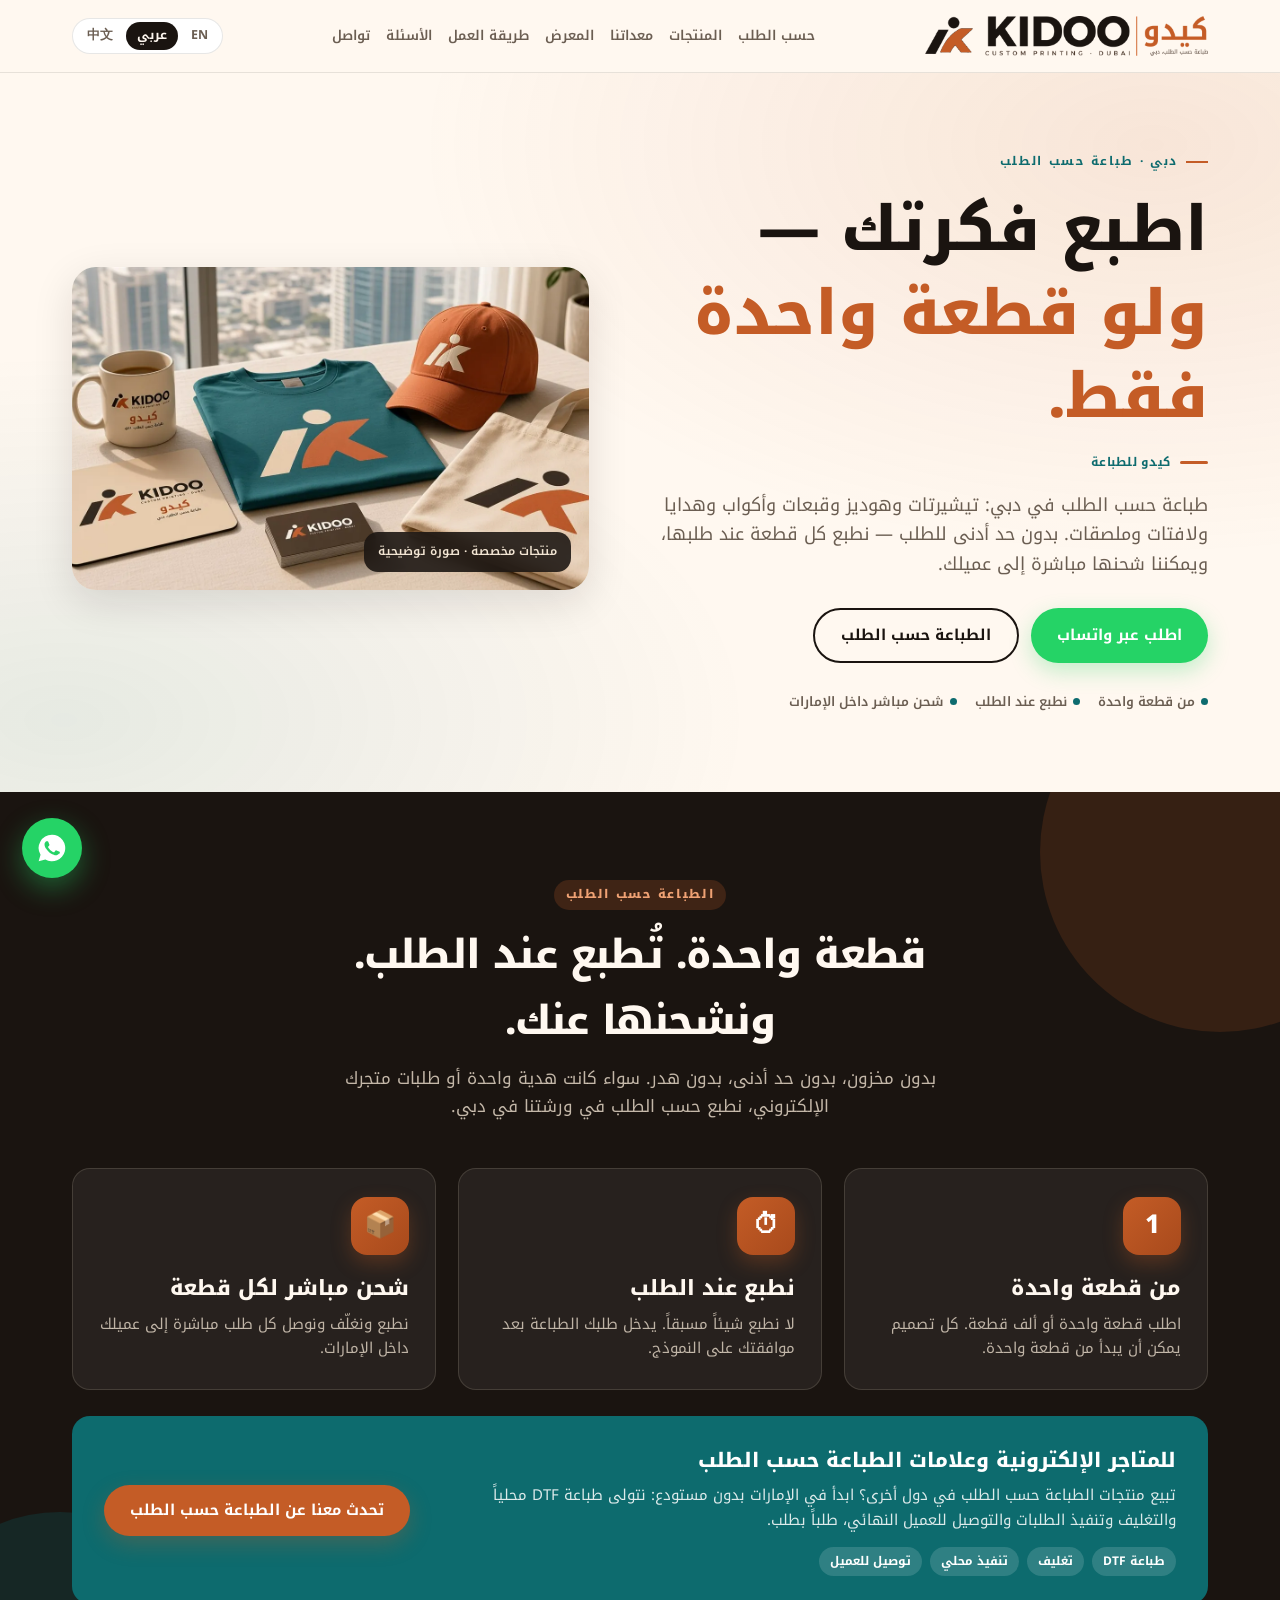
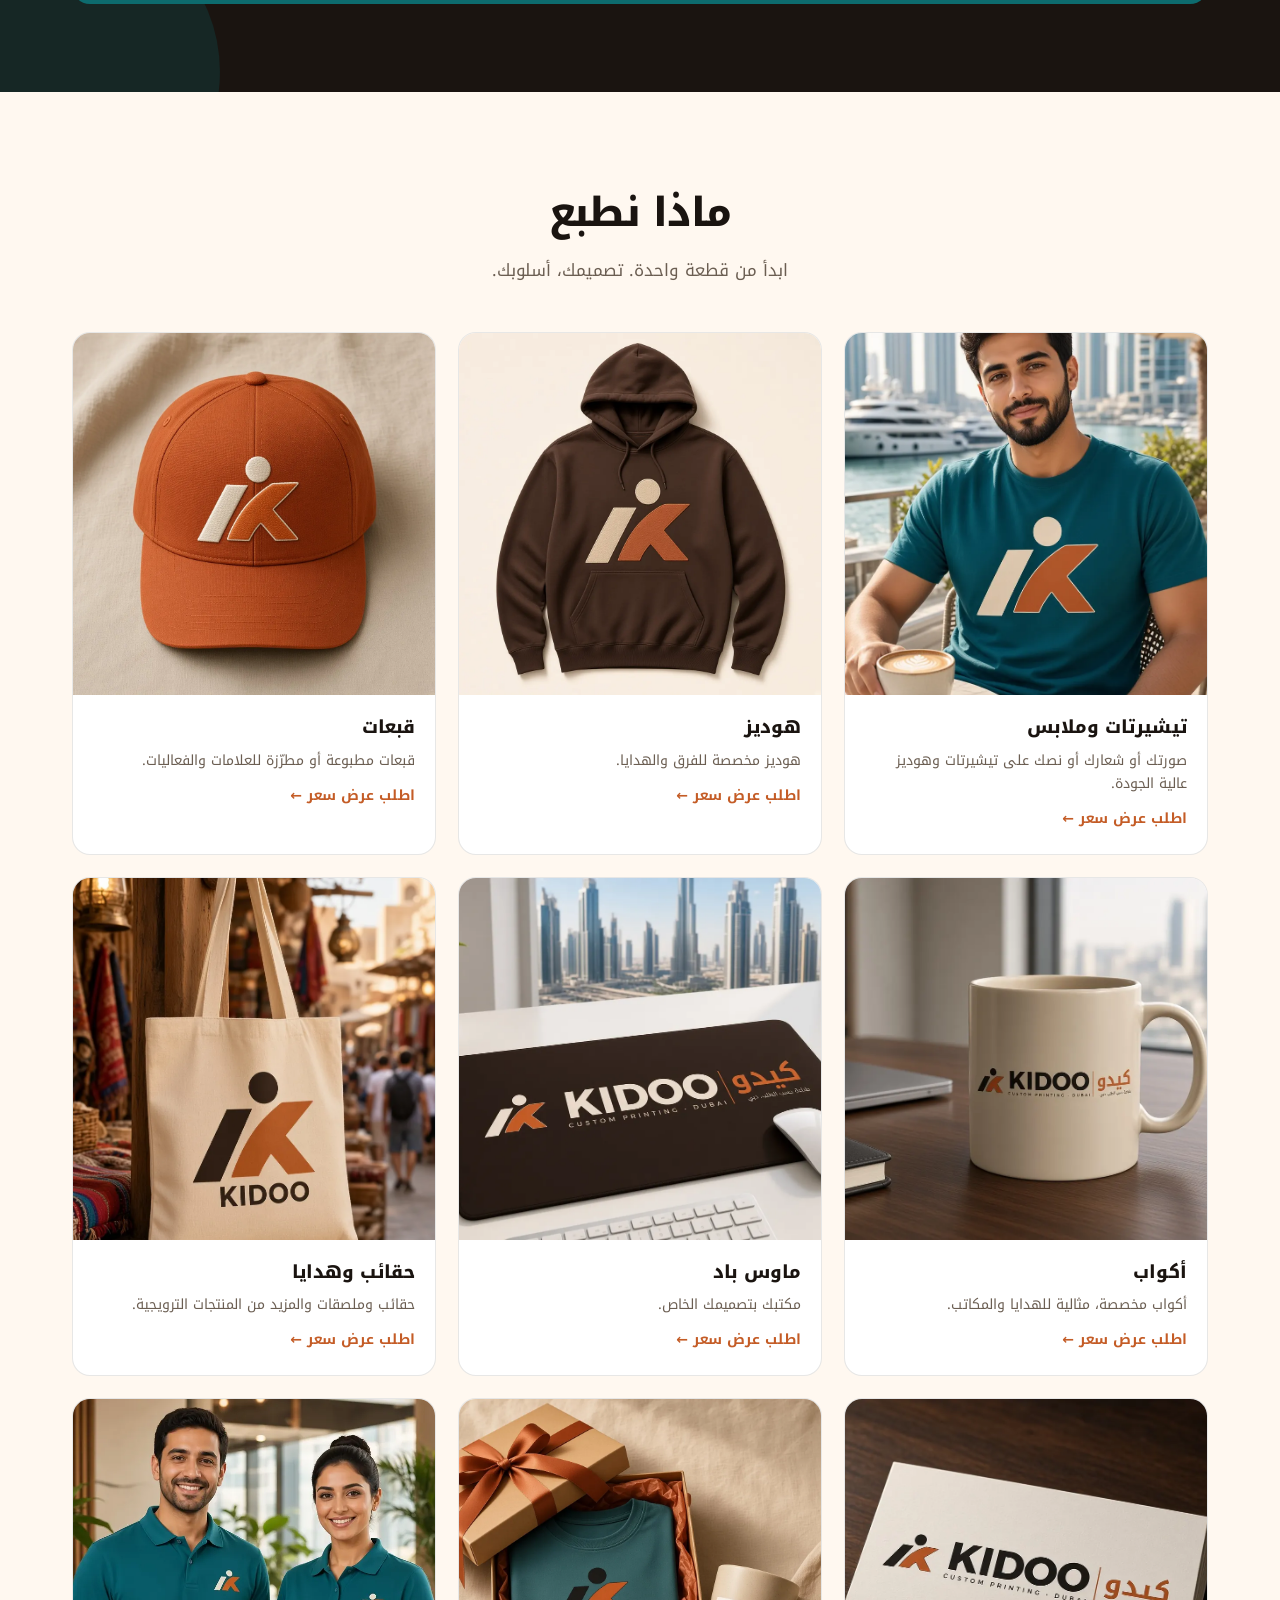
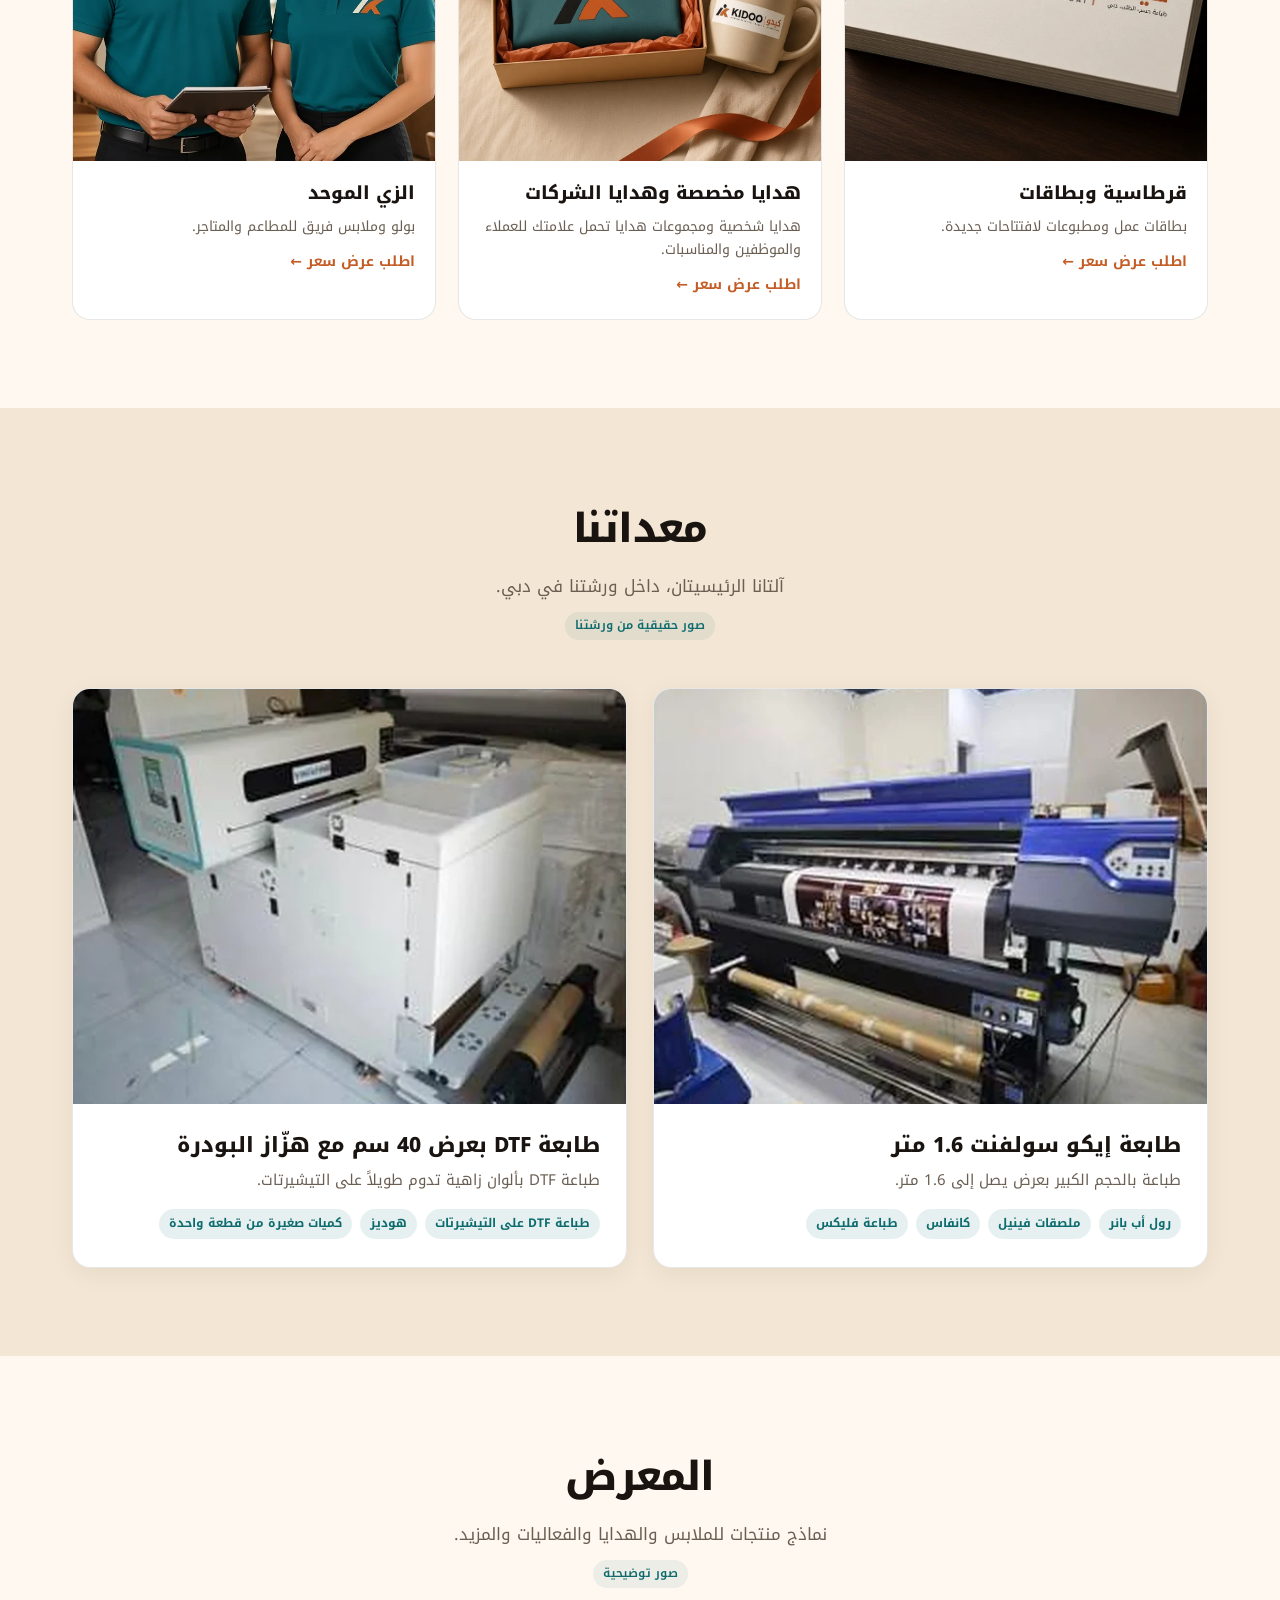
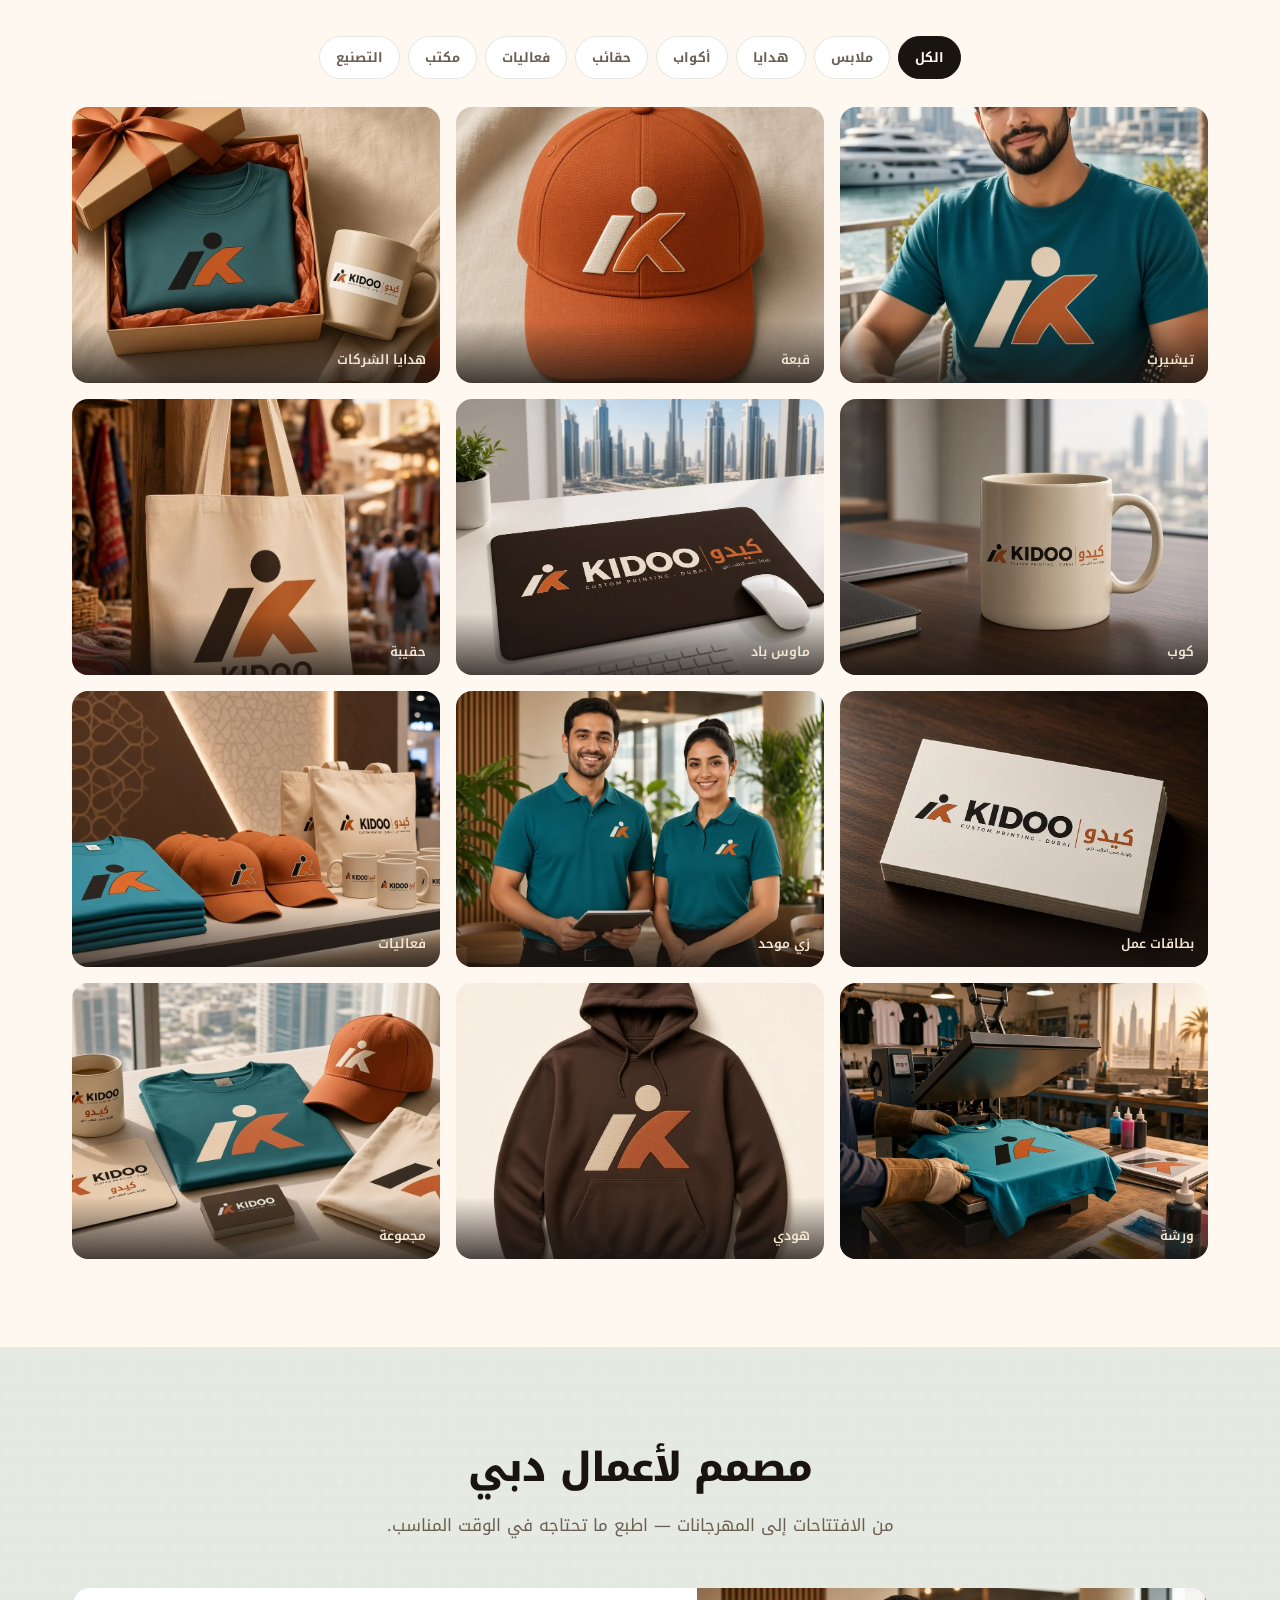
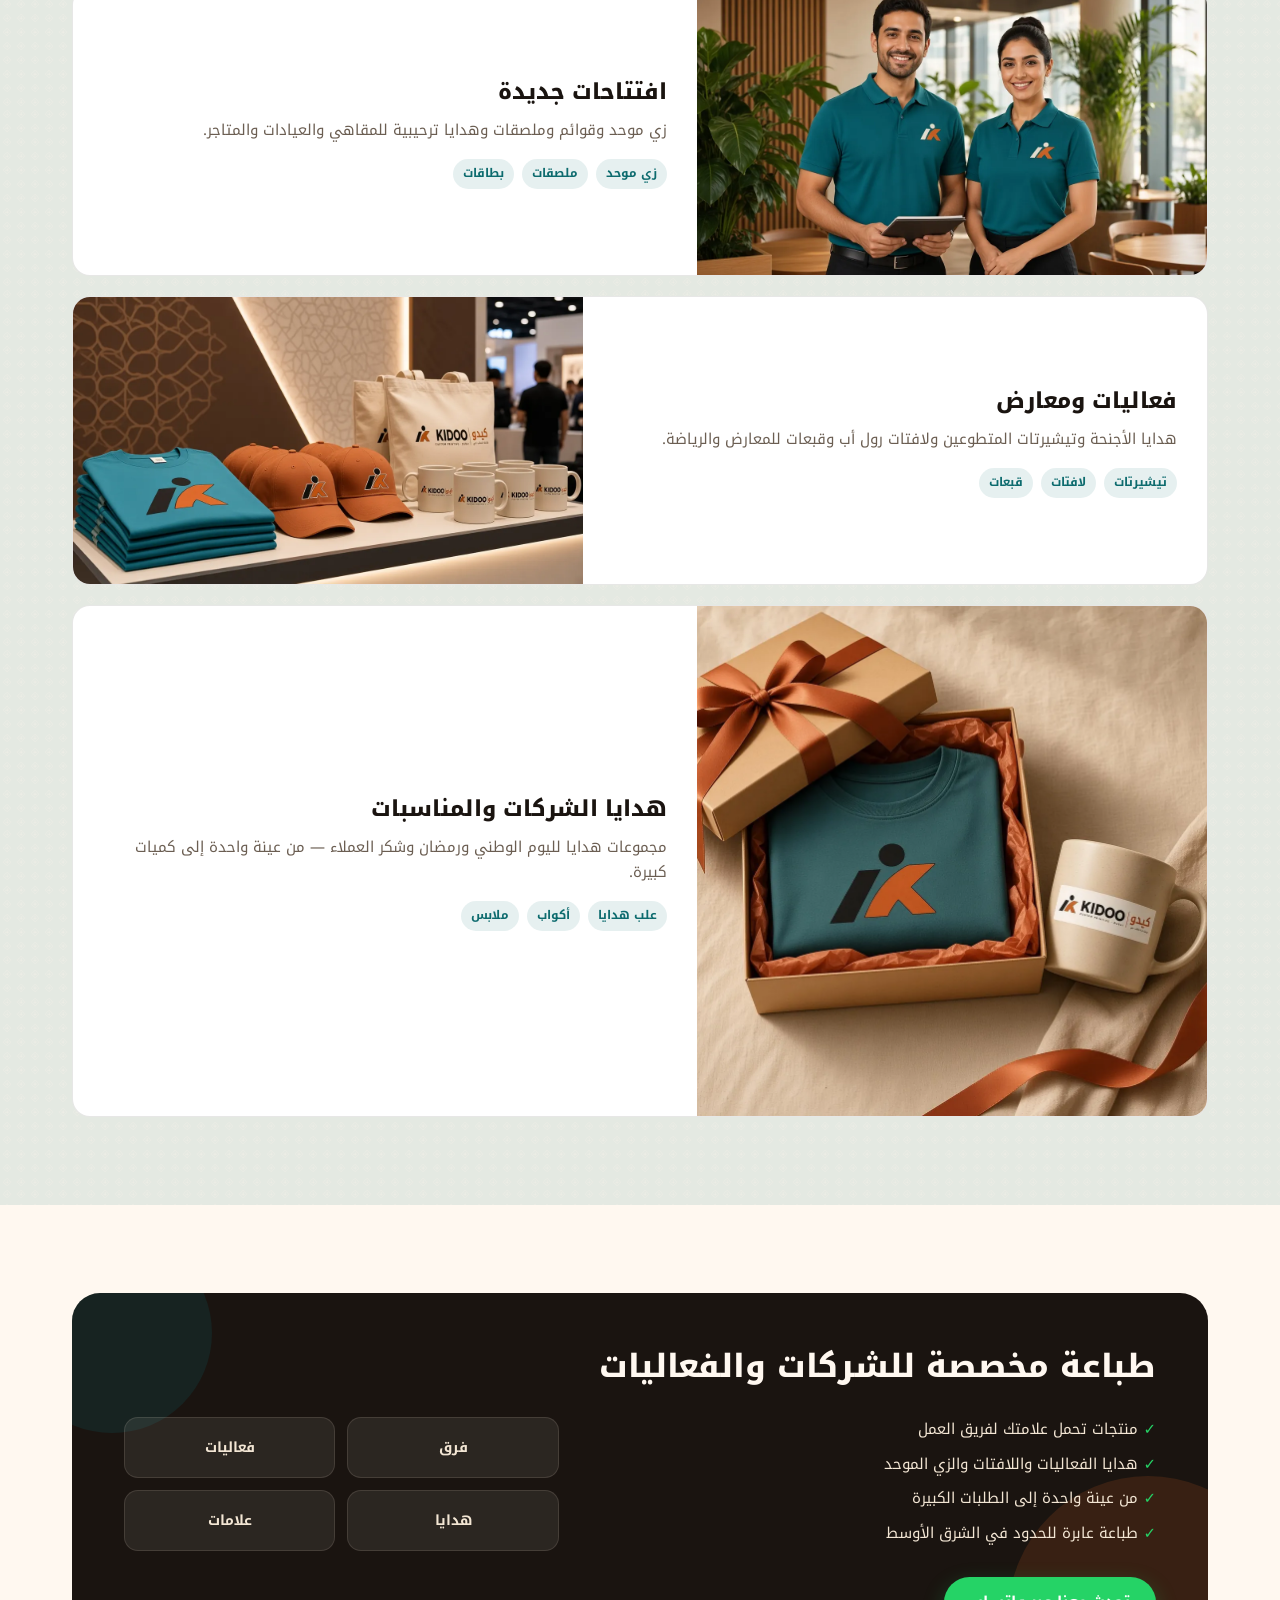
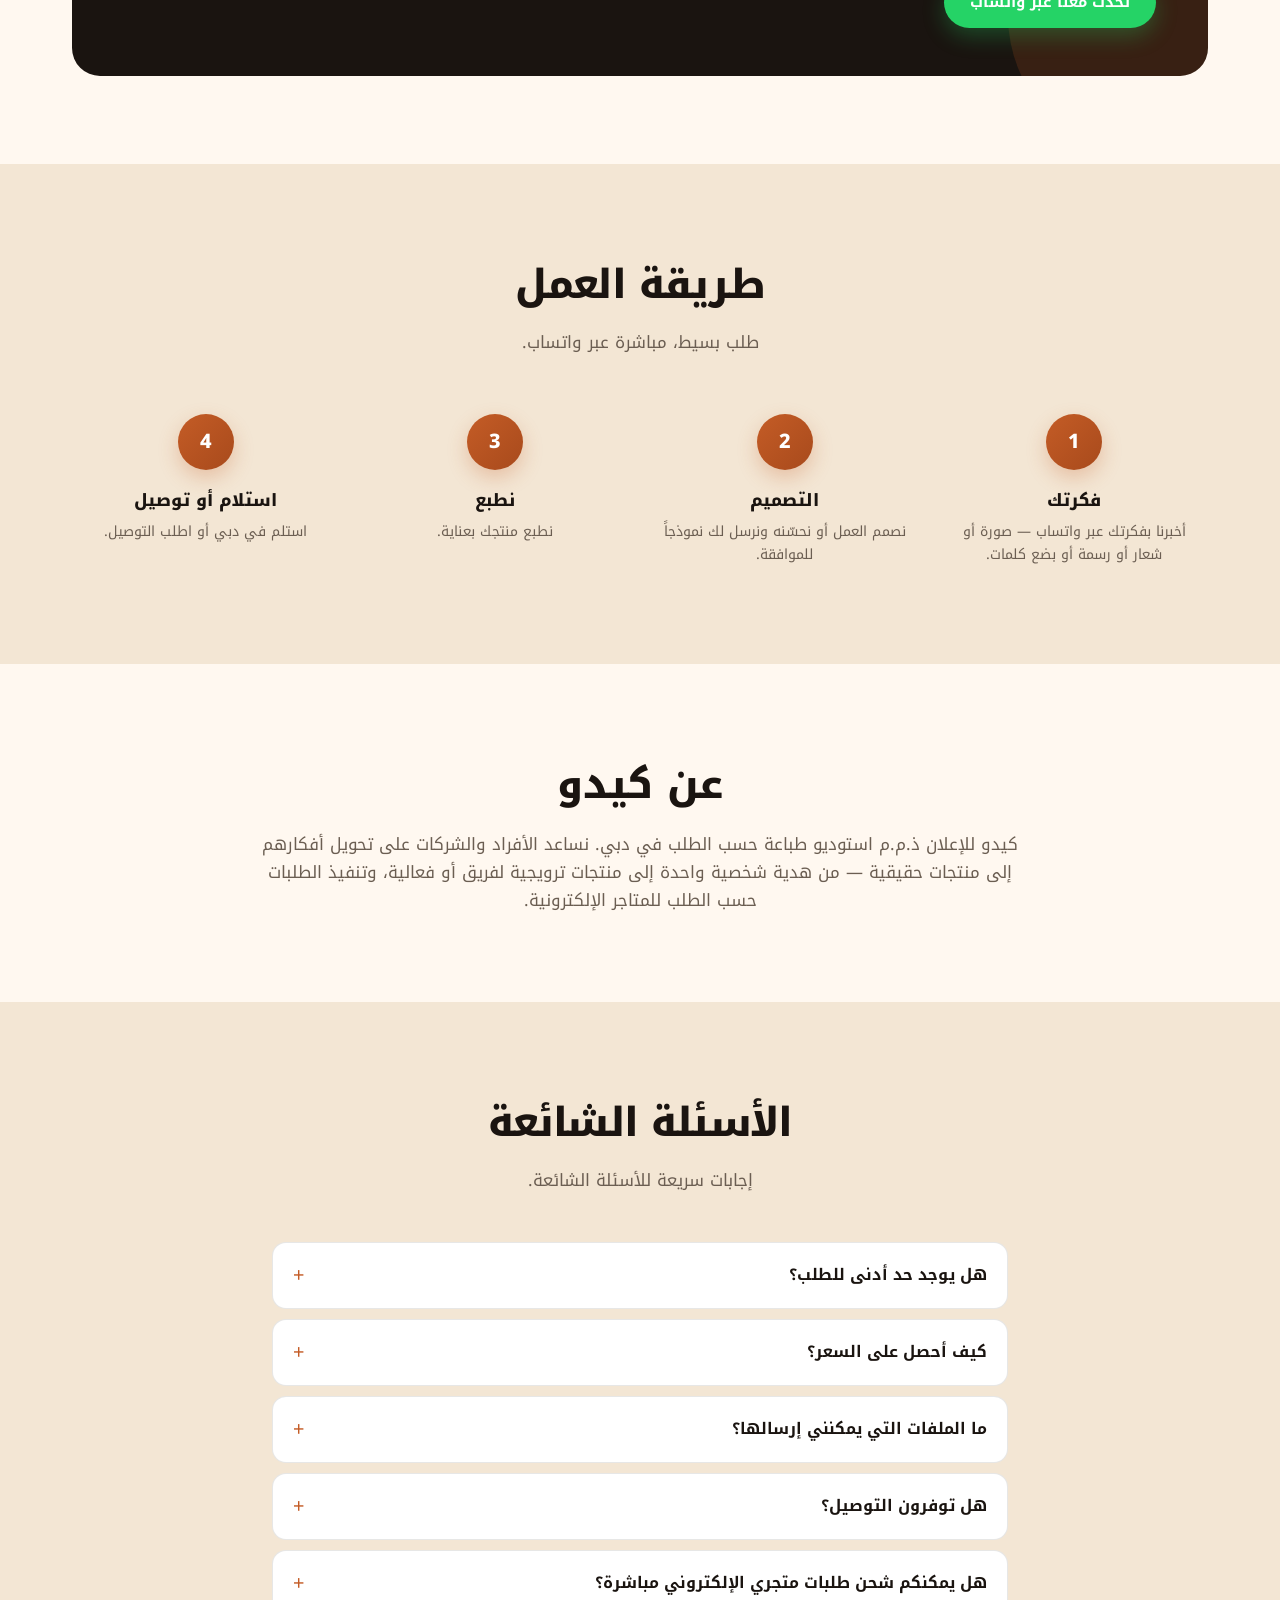
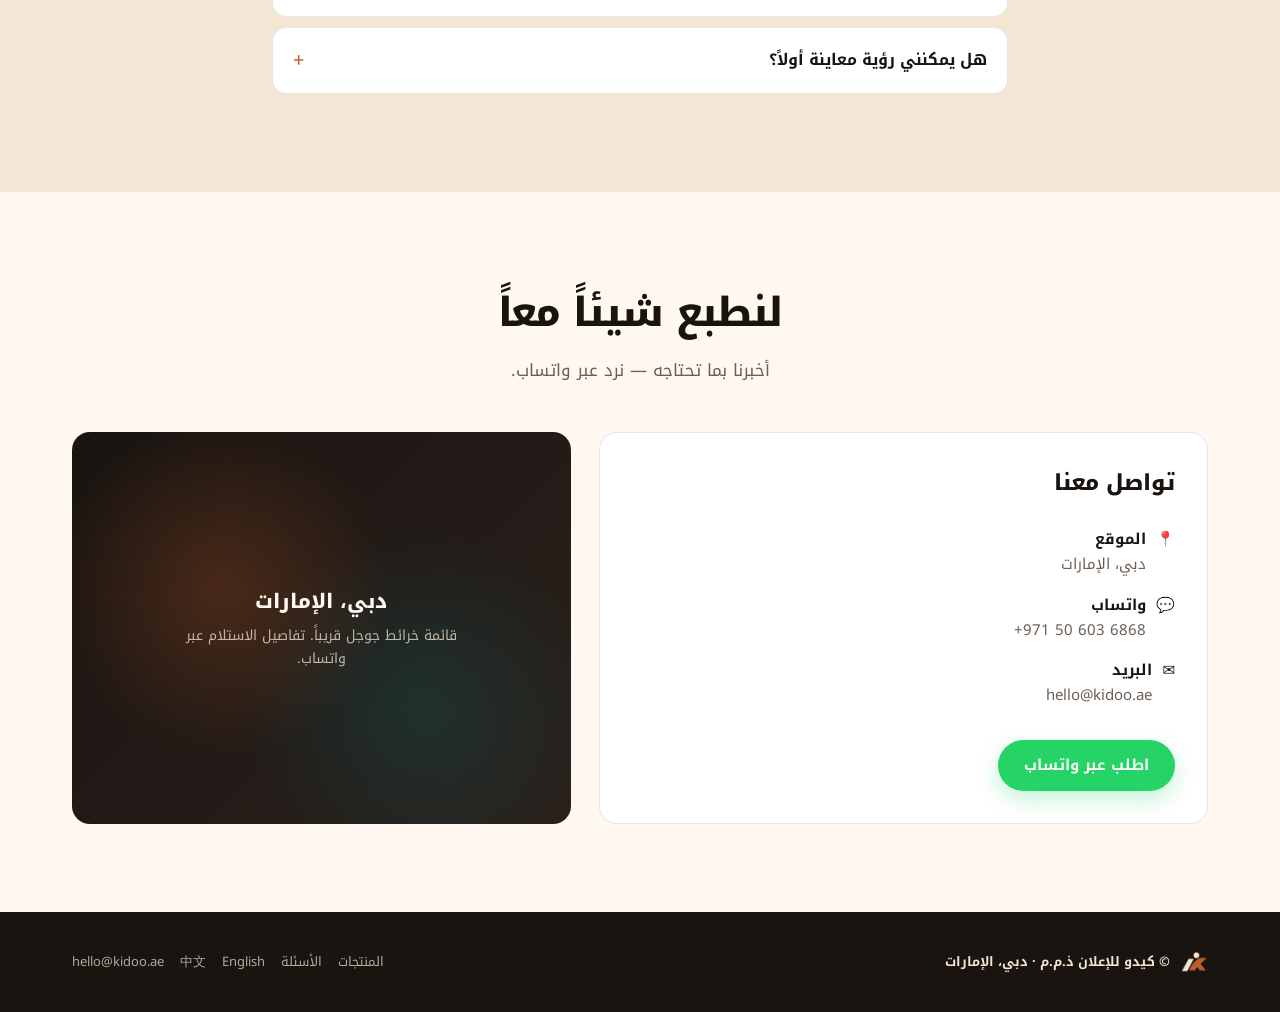
==== commit bb9f9adb: "Site v4: zh version, POD section, equipment, gifts (part 1)" ====
--- a/ar.html
+++ b/ar.html
@@ -3,18 +3,20 @@
 <head>
 <meta charset="utf-8">
 <meta name="viewport" content="width=device-width,initial-scale=1">
-<title>كيدو – طباعة حسب الطلب في دبي | قطعة واحدة بدون حد أدنى</title>
-<meta name="description" content="كيدو للطباعة حسب الطلب في دبي: تيشيرتات، هوديز، قبعات، أكواب، ماوس باد وهدايا. بدون حد أدنى للطلب. اطلب عبر واتساب.">
+<title>كيدو للطباعة – طباعة حسب الطلب في دبي | من قطعة واحدة</title>
+<meta name="description" content="كيدو للطباعة حسب الطلب في دبي: تيشيرتات، هوديز، قبعات، أكواب، هدايا، لافتات وملصقات. من قطعة واحدة، نطبع عند الطلب، وشحن مباشر داخل الإمارات. اطلب عبر واتساب.">
 <link rel="canonical" href="https://kidoo.ae/ar.html">
 <link rel="alternate" hreflang="en" href="https://kidoo.ae/">
 <link rel="alternate" hreflang="ar" href="https://kidoo.ae/ar.html">
+<link rel="alternate" hreflang="zh-Hans" href="https://kidoo.ae/zh.html">
+<link rel="alternate" hreflang="x-default" href="https://kidoo.ae/">
 <link rel="icon" href="favicon.svg" type="image/svg+xml">
 <link rel="icon" href="favicon.png" type="image/png" sizes="64x64">
 <link rel="apple-touch-icon" href="assets/brand/apple-touch-icon.png">
 <meta property="og:type" content="website">
 <meta property="og:url" content="https://kidoo.ae/ar.html">
 <meta property="og:title" content="كيدو – اطبع فكرتك ولو قطعة واحدة">
-<meta property="og:description" content="طباعة حسب الطلب في دبي. بدون حد أدنى للطلب.">
+<meta property="og:description" content="طباعة حسب الطلب في دبي. من قطعة واحدة، نطبع عند الطلب، وشحن مباشر داخل الإمارات.">
 <meta property="og:image" content="https://kidoo.ae/og-image.png">
 <meta name="twitter:card" content="summary_large_image">
 <link rel="preconnect" href="https://fonts.googleapis.com">
@@ -23,56 +25,59 @@
 <link rel="stylesheet" href="assets/css/site.css">
 </head>
 <body class="rtl">
+<!-- Generated by _build/build.py from _build/content.py — edit those, then rebuild. -->
 <!-- Arabic: MACHINE-TRANSLATED draft, needs native Arabic review before heavy marketing -->
 <!-- WhatsApp +971506036868 — confirm ownership before large campaigns -->
+<!-- LOGO: to swap the logo, replace assets/brand/logo.png (and assets/brand/logo-mark.png / assets/brand/logo-mark-ondark.png) keeping the same file names. -->
 <header class="site-header">
   <nav class="wrap nav" aria-label="القائمة الرئيسية">
     <a class="brand" href="#">
-      <img class="lockup" src="assets/brand/lockup-onlight.png" alt="كيدو | KIDOO — طباعة حسب الطلب دبي" width="280" height="40">
-      <img class="icon-only" src="assets/brand/icon-onlight.png" alt="كيدو" width="36" height="36">
+      <img class="lockup" src="assets/brand/logo.png" alt="كيدو | KIDOO — طباعة دبي" height="40">
+      <img class="icon-only" src="assets/brand/logo-mark.png" alt="كيدو" width="36" height="36">
     </a>
     <ul class="nav-links">
+      <li><a href="#pod">حسب الطلب</a></li>
       <li><a href="#products">المنتجات</a></li>
+      <li><a href="#equipment">معداتنا</a></li>
+      <li><a href="#work">المعرض</a></li>
       <li><a href="#how">طريقة العمل</a></li>
-      <li><a href="#work">المعرض</a></li>
-      <li><a href="#usecases">حالات الاستخدام</a></li>
-      <li><a href="#corporate">الشركات</a></li>
       <li><a href="#faq">الأسئلة</a></li>
       <li><a href="#contact">تواصل</a></li>
     </ul>
     <div class="nav-actions">
-      <a class="lang" href="index.html" hreflang="en">English</a>
-      <a class="btn btn-wa" href="https://wa.me/971506036868" style="padding:10px 18px;font-size:13px">واتساب</a>
+      <div class="lang-switch" role="navigation" aria-label="Language"><a href="index.html" hreflang="en" lang="en">EN</a><a href="ar.html" hreflang="ar" lang="ar" class="on" aria-current="page">عربي</a><a href="zh.html" hreflang="zh-Hans" lang="zh-Hans">中文</a></div>
+      <a class="btn btn-wa nav-wa" href="https://wa.me/971506036868?text=%D9%85%D8%B1%D8%AD%D8%A8%D8%A7%D9%8B%20%D9%83%D9%8A%D8%AF%D9%88%D8%8C%20%D8%A3%D8%B1%D9%8A%D8%AF%20%D8%B9%D8%B1%D8%B6%20%D8%B3%D8%B9%D8%B1.">واتساب</a>
       <button class="menu-btn" type="button" aria-label="فتح القائمة" aria-expanded="false"><span></span></button>
     </div>
   </nav>
 </header>
 
 <div class="mobile-panel" id="mobile-panel" hidden>
+  <a href="#pod">حسب الطلب</a>
   <a href="#products">المنتجات</a>
+  <a href="#equipment">معداتنا</a>
+  <a href="#work">المعرض</a>
   <a href="#how">طريقة العمل</a>
-  <a href="#work">المعرض</a>
-  <a href="#usecases">حالات الاستخدام</a>
-  <a href="#corporate">الشركات</a>
   <a href="#faq">الأسئلة</a>
   <a href="#contact">تواصل</a>
-  <a href="index.html" hreflang="en">English</a>
+  <div class="mob-langs"><a href="index.html" hreflang="en" lang="en">English</a><a href="zh.html" hreflang="zh-Hans" lang="zh-Hans">中文</a></div>
 </div>
 
 <section class="hero">
   <div class="wrap">
     <div class="reveal">
       <div class="eyebrow">دبي · طباعة حسب الطلب</div>
-      <h1>اطبع فكرتك — <em>ولو قطعة واحدة فقط.</em></h1>
-      <p class="hero-lead">طباعة حسب الطلب على التيشيرتات والهوديز والقبعات والأكواب وماوس باد والهدايا في دبي. بدون حد أدنى للطلب. مصنوع لك، ويصل إليك في الشرق الأوسط.</p>
+      <h1 class="slogan">اطبع فكرتك — <em>ولو قطعة واحدة فقط.</em></h1>
+      <div class="slogan-sign">كيدو للطباعة</div>
+      <p class="hero-lead">طباعة حسب الطلب في دبي: تيشيرتات وهوديز وقبعات وأكواب وهدايا ولافتات وملصقات. بدون حد أدنى للطلب — نطبع كل قطعة عند طلبها، ويمكننا شحنها مباشرة إلى عميلك.</p>
       <div class="hero-cta">
-        <a class="btn btn-wa" href="https://wa.me/971506036868">اطلب عبر واتساب</a>
-        <a class="btn btn-outline" href="#products">تصفح المنتجات</a>
+        <a class="btn btn-wa" href="https://wa.me/971506036868?text=%D9%85%D8%B1%D8%AD%D8%A8%D8%A7%D9%8B%20%D9%83%D9%8A%D8%AF%D9%88%D8%8C%20%D8%A3%D8%B1%D9%8A%D8%AF%20%D8%B9%D8%B1%D8%B6%20%D8%B3%D8%B9%D8%B1.">اطلب عبر واتساب</a>
+        <a class="btn btn-outline" href="#pod">الطباعة حسب الطلب</a>
       </div>
       <div class="hero-meta">
         <span><i></i> من قطعة واحدة</span>
-        <span><i></i> معاينة قبل الطباعة</span>
-        <span><i></i> استلام أو توصيل</span>
+        <span><i></i> نطبع عند الطلب</span>
+        <span><i></i> شحن مباشر داخل الإمارات</span>
       </div>
     </div>
     <div class="hero-visual reveal">
@@ -82,6 +87,29 @@
   </div>
 </section>
 
+<section id="pod" class="pod">
+  <div class="wrap">
+    <div class="section-head reveal">
+      <div class="kicker">الطباعة حسب الطلب</div>
+      <h2>قطعة واحدة. تُطبع عند الطلب. ونشحنها عنك.</h2>
+      <p>بدون مخزون، بدون حد أدنى، بدون هدر. سواء كانت هدية واحدة أو طلبات متجرك الإلكتروني، نطبع حسب الطلب في ورشتنا في دبي.</p>
+    </div>
+    <div class="grid g3 pod-grid">
+      <div class="pod-card reveal"><div class="pod-ic">1</div><h3>من قطعة واحدة</h3><p>اطلب قطعة واحدة أو ألف قطعة. كل تصميم يمكن أن يبدأ من قطعة واحدة.</p></div>
+      <div class="pod-card reveal"><div class="pod-ic">⏱</div><h3>نطبع عند الطلب</h3><p>لا نطبع شيئاً مسبقاً. يدخل طلبك الطباعة بعد موافقتك على النموذج.</p></div>
+      <div class="pod-card reveal"><div class="pod-ic">📦</div><h3>شحن مباشر لكل قطعة</h3><p>نطبع ونغلّف ونوصل كل طلب مباشرة إلى عميلك داخل الإمارات.</p></div>
+    </div>
+    <div class="pod-partner reveal">
+      <div>
+        <h3>للمتاجر الإلكترونية وعلامات الطباعة حسب الطلب</h3>
+        <p>تبيع منتجات الطباعة حسب الطلب في دول أخرى؟ ابدأ في الإمارات بدون مستودع: نتولى طباعة DTF محلياً والتغليف وتنفيذ الطلبات والتوصيل للعميل النهائي، طلباً بطلب.</p>
+        <div class="pod-chips"><span>طباعة DTF</span><span>تغليف</span><span>تنفيذ محلي</span><span>توصيل للعميل</span></div>
+      </div>
+      <a class="btn btn-primary" href="https://wa.me/971506036868?text=%D9%85%D8%B1%D8%AD%D8%A8%D8%A7%D9%8B%20%D9%83%D9%8A%D8%AF%D9%88%D8%8C%20%D9%84%D8%AF%D9%8A%20%D9%85%D8%AA%D8%AC%D8%B1%20%D8%A5%D9%84%D9%83%D8%AA%D8%B1%D9%88%D9%86%D9%8A%20%D9%88%D8%A3%D8%B1%D9%8A%D8%AF%20%D8%A7%D9%84%D8%AA%D8%AD%D8%AF%D8%AB%20%D8%B9%D9%86%20%D8%A7%D9%84%D8%B7%D8%A8%D8%A7%D8%B9%D8%A9%20%D8%AD%D8%B3%D8%A8%20%D8%A7%D9%84%D8%B7%D9%84%D8%A8%20%D9%88%D8%A7%D9%84%D8%B4%D8%AD%D9%86%20%D8%A7%D9%84%D9%85%D8%A8%D8%A7%D8%B4%D8%B1%20%D9%81%D9%8A%20%D8%A7%D9%84%D8%A5%D9%85%D8%A7%D8%B1%D8%A7%D8%AA.">تحدث معنا عن الطباعة حسب الطلب</a>
+    </div>
+  </div>
+</section>
+
 <section id="products">
   <div class="wrap">
     <div class="section-head reveal">
@@ -91,55 +119,68 @@
     <div class="grid g3">
       <article class="card reveal">
         <div class="card-media"><img src="assets/photos/tee-cafe.webp" alt="تيشيرت مخصص — صورة توضيحية" loading="lazy" width="825" height="1100"></div>
-        <div class="card-body"><h3>تيشيرتات وملابس</h3><p>صورتك أو شعارك أو نصك على تيشيرتات وهوديز عالية الجودة.</p><a class="link" href="https://wa.me/971506036868">اطلب عرض سعر ←</a></div>
+        <div class="card-body"><h3>تيشيرتات وملابس</h3><p>صورتك أو شعارك أو نصك على تيشيرتات وهوديز عالية الجودة.</p><a class="link" href="https://wa.me/971506036868?text=%D9%85%D8%B1%D8%AD%D8%A8%D8%A7%D9%8B%20%D9%83%D9%8A%D8%AF%D9%88%D8%8C%20%D8%A3%D8%B1%D9%8A%D8%AF%20%D8%B9%D8%B1%D8%B6%20%D8%B3%D8%B9%D8%B1.">اطلب عرض سعر ←</a></div>
       </article>
       <article class="card reveal">
         <div class="card-media"><img src="assets/photos/hoodie-flatlay.webp" alt="هودي مخصص — صورة توضيحية" loading="lazy" width="1024" height="1024"></div>
-        <div class="card-body"><h3>هوديز</h3><p>هوديز مخصصة للفرق والهدايا.</p><a class="link" href="https://wa.me/971506036868">اطلب عرض سعر ←</a></div>
+        <div class="card-body"><h3>هوديز</h3><p>هوديز مخصصة للفرق والهدايا.</p><a class="link" href="https://wa.me/971506036868?text=%D9%85%D8%B1%D8%AD%D8%A8%D8%A7%D9%8B%20%D9%83%D9%8A%D8%AF%D9%88%D8%8C%20%D8%A3%D8%B1%D9%8A%D8%AF%20%D8%B9%D8%B1%D8%B6%20%D8%B3%D8%B9%D8%B1.">اطلب عرض سعر ←</a></div>
       </article>
       <article class="card reveal">
         <div class="card-media"><img src="assets/photos/cap-flatlay.webp" alt="قبعة مخصصة — صورة توضيحية" loading="lazy" width="1024" height="1024"></div>
-        <div class="card-body"><h3>قبعات</h3><p>قبعات مطبوعة أو مطرّزة للعلامات والفعاليات.</p><a class="link" href="https://wa.me/971506036868">اطلب عرض سعر ←</a></div>
+        <div class="card-body"><h3>قبعات</h3><p>قبعات مطبوعة أو مطرّزة للعلامات والفعاليات.</p><a class="link" href="https://wa.me/971506036868?text=%D9%85%D8%B1%D8%AD%D8%A8%D8%A7%D9%8B%20%D9%83%D9%8A%D8%AF%D9%88%D8%8C%20%D8%A3%D8%B1%D9%8A%D8%AF%20%D8%B9%D8%B1%D8%B6%20%D8%B3%D8%B9%D8%B1.">اطلب عرض سعر ←</a></div>
       </article>
       <article class="card reveal">
         <div class="card-media"><img src="assets/photos/mug-desk.webp" alt="كوب مخصص — صورة توضيحية" loading="lazy" width="1100" height="825"></div>
-        <div class="card-body"><h3>أكواب</h3><p>أكواب مخصصة، مثالية للهدايا والمكاتب.</p><a class="link" href="https://wa.me/971506036868">اطلب عرض سعر ←</a></div>
-      </article>
-      <article class="card reveal">
-        <div class="card-media"><img src="assets/photos/mousepad-desk.webp" alt="ماوس باد — صورة توضيحية" loading="lazy" width="1100" height="825"></div>
-        <div class="card-body"><h3>ماوس باد</h3><p>مكتبك بتصميمك الخاص.</p><a class="link" href="https://wa.me/971506036868">اطلب عرض سعر ←</a></div>
-      </article>
-      <article class="card reveal">
-        <div class="card-media"><img src="assets/photos/tote-market.webp" alt="حقيبة قماش — صورة توضيحية" loading="lazy" width="825" height="1100"></div>
-        <div class="card-body"><h3>حقائب وهدايا</h3><p>حقائب وملصقات والمزيد من المنتجات الترويجية.</p><a class="link" href="https://wa.me/971506036868">اطلب عرض سعر ←</a></div>
+        <div class="card-body"><h3>أكواب</h3><p>أكواب مخصصة، مثالية للهدايا والمكاتب.</p><a class="link" href="https://wa.me/971506036868?text=%D9%85%D8%B1%D8%AD%D8%A8%D8%A7%D9%8B%20%D9%83%D9%8A%D8%AF%D9%88%D8%8C%20%D8%A3%D8%B1%D9%8A%D8%AF%20%D8%B9%D8%B1%D8%B6%20%D8%B3%D8%B9%D8%B1.">اطلب عرض سعر ←</a></div>
+      </article>
+      <article class="card reveal">
+        <div class="card-media"><img src="assets/photos/mousepad-desk.webp" alt="ماوس باد مخصص — صورة توضيحية" loading="lazy" width="1100" height="825"></div>
+        <div class="card-body"><h3>ماوس باد</h3><p>مكتبك بتصميمك الخاص.</p><a class="link" href="https://wa.me/971506036868?text=%D9%85%D8%B1%D8%AD%D8%A8%D8%A7%D9%8B%20%D9%83%D9%8A%D8%AF%D9%88%D8%8C%20%D8%A3%D8%B1%D9%8A%D8%AF%20%D8%B9%D8%B1%D8%B6%20%D8%B3%D8%B9%D8%B1.">اطلب عرض سعر ←</a></div>
+      </article>
+      <article class="card reveal">
+        <div class="card-media"><img src="assets/photos/tote-market.webp" alt="حقيبة مخصصة — صورة توضيحية" loading="lazy" width="825" height="1100"></div>
+        <div class="card-body"><h3>حقائب وهدايا</h3><p>حقائب وملصقات والمزيد من المنتجات الترويجية.</p><a class="link" href="https://wa.me/971506036868?text=%D9%85%D8%B1%D8%AD%D8%A8%D8%A7%D9%8B%20%D9%83%D9%8A%D8%AF%D9%88%D8%8C%20%D8%A3%D8%B1%D9%8A%D8%AF%20%D8%B9%D8%B1%D8%B6%20%D8%B3%D8%B9%D8%B1.">اطلب عرض سعر ←</a></div>
       </article>
       <article class="card reveal">
         <div class="card-media"><img src="assets/photos/bizcards.webp" alt="بطاقات عمل — صورة توضيحية" loading="lazy" width="1100" height="825"></div>
-        <div class="card-body"><h3>قرطاسية وبطاقات</h3><p>بطاقات عمل ومطبوعات لافتتاحات جديدة.</p><a class="link" href="https://wa.me/971506036868">اطلب عرض سعر ←</a></div>
-      </article>
-      <article class="card reveal">
-        <div class="card-media"><img src="assets/photos/gift-box.webp" alt="تغليف هدايا — صورة توضيحية" loading="lazy" width="1024" height="1024"></div>
-        <div class="card-body"><h3>هدايا وتغليف</h3><p>مجموعات هدايا وتغليف للعيد والفعاليات.</p><a class="link" href="https://wa.me/971506036868">اطلب عرض سعر ←</a></div>
+        <div class="card-body"><h3>قرطاسية وبطاقات</h3><p>بطاقات عمل ومطبوعات لافتتاحات جديدة.</p><a class="link" href="https://wa.me/971506036868?text=%D9%85%D8%B1%D8%AD%D8%A8%D8%A7%D9%8B%20%D9%83%D9%8A%D8%AF%D9%88%D8%8C%20%D8%A3%D8%B1%D9%8A%D8%AF%20%D8%B9%D8%B1%D8%B6%20%D8%B3%D8%B9%D8%B1.">اطلب عرض سعر ←</a></div>
+      </article>
+      <article class="card reveal">
+        <div class="card-media"><img src="assets/photos/gift-box.webp" alt="مجموعة هدايا — صورة توضيحية" loading="lazy" width="1024" height="1024"></div>
+        <div class="card-body"><h3>هدايا مخصصة وهدايا الشركات</h3><p>هدايا شخصية ومجموعات هدايا تحمل علامتك للعملاء والموظفين والمناسبات.</p><a class="link" href="https://wa.me/971506036868?text=%D9%85%D8%B1%D8%AD%D8%A8%D8%A7%D9%8B%20%D9%83%D9%8A%D8%AF%D9%88%D8%8C%20%D8%A3%D8%B1%D9%8A%D8%AF%20%D8%B9%D8%B1%D8%B6%20%D8%B3%D8%B9%D8%B1.">اطلب عرض سعر ←</a></div>
       </article>
       <article class="card reveal">
         <div class="card-media"><img src="assets/photos/staff-uniforms.webp" alt="زي موحد — صورة توضيحية" loading="lazy" width="1280" height="720"></div>
-        <div class="card-body"><h3>الزي الموحد</h3><p>بولو وملابس فريق للمطاعم والمتاجر.</p><a class="link" href="https://wa.me/971506036868">اطلب عرض سعر ←</a></div>
-      </article>
-    </div>
-  </div>
-</section>
-
-<section id="how" class="alt">
-  <div class="wrap">
-    <div class="section-head reveal">
-      <h2>طريقة العمل</h2>
-      <p>طلب سهل عبر واتساب مباشرة.</p>
-    </div>
-    <div class="grid g4 steps">
-      <div class="step reveal"><div class="step-num">1</div><h3>أرسل فكرتك</h3><p>شارك تصميمك أو صورتك أو فكرتك عبر واتساب.</p></div>
-      <div class="step reveal"><div class="step-num">2</div><h3>وافق على النموذج</h3><p>نرسل لك معاينة للموافقة.</p></div>
-      <div class="step reveal"><div class="step-num">3</div><h3>نطبع</h3><p>نطبع منتجك بعناية.</p></div>
-      <div class="step reveal"><div class="step-num">4</div><h3>استلام أو توصيل</h3><p>استلم في دبي أو اطلب التوصيل.</p></div>
+        <div class="card-body"><h3>الزي الموحد</h3><p>بولو وملابس فريق للمطاعم والمتاجر.</p><a class="link" href="https://wa.me/971506036868?text=%D9%85%D8%B1%D8%AD%D8%A8%D8%A7%D9%8B%20%D9%83%D9%8A%D8%AF%D9%88%D8%8C%20%D8%A3%D8%B1%D9%8A%D8%AF%20%D8%B9%D8%B1%D8%B6%20%D8%B3%D8%B9%D8%B1.">اطلب عرض سعر ←</a></div>
+      </article>
+    </div>
+  </div>
+</section>
+
+<section id="equipment" class="alt">
+  <div class="wrap">
+    <div class="section-head reveal">
+      <h2>معداتنا</h2>
+      <p>آلتانا الرئيسيتان، داخل ورشتنا في دبي.</p>
+      <span class="note-sample">صور حقيقية من ورشتنا</span>
+    </div>
+    <div class="grid g2 eq-grid">
+      <article class="eq-card reveal">
+        <div class="eq-media"><img src="assets/equipment/eco-solvent-160cm.webp" alt="طابعة إيكو سولفنت 1.6 متر في ورشة كيدو" loading="lazy" width="570" height="604"></div>
+        <div class="eq-body">
+          <h3>طابعة إيكو سولفنت 1.6 متر</h3>
+          <p>طباعة بالحجم الكبير بعرض يصل إلى 1.6 متر.</p>
+          <div class="use-tags"><span>رول أب بانر</span><span>ملصقات فينيل</span><span>كانفاس</span><span>طباعة فليكس</span></div>
+        </div>
+      </article>
+      <article class="eq-card reveal">
+        <div class="eq-media"><img src="assets/equipment/dtf-40cm-powder-shaker.webp" alt="طابعة DTF بعرض 40 سم مع هزاز البودرة في ورشة كيدو" loading="lazy" width="570" height="552"></div>
+        <div class="eq-body">
+          <h3>طابعة DTF بعرض 40 سم مع هزّاز البودرة</h3>
+          <p>طباعة DTF بألوان زاهية تدوم طويلاً على التيشيرتات.</p>
+          <div class="use-tags"><span>طباعة DTF على التيشيرتات</span><span>هوديز</span><span>كميات صغيرة من قطعة واحدة</span></div>
+        </div>
+      </article>
     </div>
   </div>
 </section>
@@ -148,12 +189,13 @@
   <div class="wrap">
     <div class="section-head reveal">
       <h2>المعرض</h2>
-      <p>عينات للمنتجات وأسلوب الحياة: ملابس، أكواب، فعاليات والمزيد.</p>
+      <p>نماذج منتجات للملابس والهدايا والفعاليات والمزيد.</p>
       <span class="note-sample">صور توضيحية</span>
     </div>
-    <div class="filters reveal" role="tablist" aria-label="فلاتر المعرض">
+    <div class="filters reveal" role="tablist" aria-label="تصنيفات المعرض">
       <button type="button" class="filter-btn active" data-filter="all">الكل</button>
       <button type="button" class="filter-btn" data-filter="apparel">ملابس</button>
+      <button type="button" class="filter-btn" data-filter="gifts">هدايا</button>
       <button type="button" class="filter-btn" data-filter="drinkware">أكواب</button>
       <button type="button" class="filter-btn" data-filter="bags">حقائب</button>
       <button type="button" class="filter-btn" data-filter="events">فعاليات</button>
@@ -162,40 +204,52 @@
     </div>
     <div class="gallery-grid">
       <div class="gal-item reveal" data-cat="apparel" data-full="assets/photos/tee-cafe.webp" data-cap="تيشيرت · صورة توضيحية">
-        <img src="assets/photos/tee-cafe.webp" alt="تيشيرت — صورة توضيحية" loading="lazy" width="825" height="1100"><div class="cap">تيشيرت</div>
+        <img src="assets/photos/tee-cafe.webp" alt="تيشيرت — صورة توضيحية" loading="lazy" width="825" height="1100">
+        <div class="cap">تيشيرت</div>
       </div>
       <div class="gal-item reveal" data-cat="apparel" data-full="assets/photos/cap-flatlay.webp" data-cap="قبعة · صورة توضيحية">
-        <img src="assets/photos/cap-flatlay.webp" alt="قبعة — صورة توضيحية" loading="lazy" width="1024" height="1024"><div class="cap">قبعة</div>
-      </div>
-      <div class="gal-item reveal" data-cat="drinkware" data-full="assets/photos/mug-desk.webp" data-cap="كوب · صورة توضيحية">
-        <img src="assets/photos/mug-desk.webp" alt="كوب — صورة توضيحية" loading="lazy" width="1100" height="825"><div class="cap">كوب</div>
-      </div>
-      <div class="gal-item reveal" data-cat="office" data-full="assets/photos/mousepad-desk.webp" data-cap="ماوس باد · صورة توضيحية">
-        <img src="assets/photos/mousepad-desk.webp" alt="ماوس باد — صورة توضيحية" loading="lazy" width="1100" height="825"><div class="cap">ماوس باد</div>
-      </div>
-      <div class="gal-item reveal tall" data-cat="bags" data-full="assets/photos/tote-market.webp" data-cap="حقيبة · صورة توضيحية">
-        <img src="assets/photos/tote-market.webp" alt="حقيبة — صورة توضيحية" loading="lazy" width="825" height="1100"><div class="cap">حقيبة</div>
+        <img src="assets/photos/cap-flatlay.webp" alt="قبعة — صورة توضيحية" loading="lazy" width="1024" height="1024">
+        <div class="cap">قبعة</div>
+      </div>
+      <div class="gal-item reveal" data-cat="gifts events" data-full="assets/photos/gift-box.webp" data-cap="مجموعة هدايا للشركات · صورة توضيحية">
+        <img src="assets/photos/gift-box.webp" alt="مجموعة هدايا للشركات — صورة توضيحية" loading="lazy" width="1024" height="1024">
+        <div class="cap">هدايا الشركات</div>
+      </div>
+      <div class="gal-item reveal" data-cat="drinkware gifts" data-full="assets/photos/mug-desk.webp" data-cap="كوب · صورة توضيحية">
+        <img src="assets/photos/mug-desk.webp" alt="كوب — صورة توضيحية" loading="lazy" width="1100" height="825">
+        <div class="cap">كوب</div>
+      </div>
+      <div class="gal-item reveal" data-cat="office gifts" data-full="assets/photos/mousepad-desk.webp" data-cap="ماوس باد · صورة توضيحية">
+        <img src="assets/photos/mousepad-desk.webp" alt="ماوس باد — صورة توضيحية" loading="lazy" width="1100" height="825">
+        <div class="cap">ماوس باد</div>
+      </div>
+      <div class="gal-item reveal" data-cat="bags" data-full="assets/photos/tote-market.webp" data-cap="حقيبة · صورة توضيحية">
+        <img src="assets/photos/tote-market.webp" alt="حقيبة — صورة توضيحية" loading="lazy" width="825" height="1100">
+        <div class="cap">حقيبة</div>
       </div>
       <div class="gal-item reveal" data-cat="office" data-full="assets/photos/bizcards.webp" data-cap="بطاقات عمل · صورة توضيحية">
-        <img src="assets/photos/bizcards.webp" alt="بطاقات عمل — صورة توضيحية" loading="lazy" width="1100" height="825"><div class="cap">بطاقات عمل</div>
+        <img src="assets/photos/bizcards.webp" alt="بطاقات عمل — صورة توضيحية" loading="lazy" width="1100" height="825">
+        <div class="cap">بطاقات عمل</div>
       </div>
       <div class="gal-item reveal" data-cat="events apparel" data-full="assets/photos/staff-uniforms.webp" data-cap="زي موحد · صورة توضيحية">
-        <img src="assets/photos/staff-uniforms.webp" alt="زي موحد — صورة توضيحية" loading="lazy" width="1280" height="720"><div class="cap">زي موحد</div>
-      </div>
-      <div class="gal-item reveal" data-cat="events" data-full="assets/photos/event-booth.webp" data-cap="منتجات الفعاليات · صورة توضيحية">
-        <img src="assets/photos/event-booth.webp" alt="منتجات الفعاليات — صورة توضيحية" loading="lazy" width="1280" height="720"><div class="cap">فعاليات</div>
-      </div>
-      <div class="gal-item reveal" data-cat="events" data-full="assets/photos/gift-box.webp" data-cap="مجموعة هدايا · صورة توضيحية">
-        <img src="assets/photos/gift-box.webp" alt="مجموعة هدايا — صورة توضيحية" loading="lazy" width="1024" height="1024"><div class="cap">هدايا</div>
+        <img src="assets/photos/staff-uniforms.webp" alt="زي موحد — صورة توضيحية" loading="lazy" width="1280" height="720">
+        <div class="cap">زي موحد</div>
+      </div>
+      <div class="gal-item reveal" data-cat="events gifts" data-full="assets/photos/event-booth.webp" data-cap="منتجات الفعاليات · صورة توضيحية">
+        <img src="assets/photos/event-booth.webp" alt="منتجات الفعاليات — صورة توضيحية" loading="lazy" width="1280" height="720">
+        <div class="cap">فعاليات</div>
       </div>
       <div class="gal-item reveal" data-cat="process" data-full="assets/photos/workshop-press.webp" data-cap="ورشة طباعة · صورة توضيحية">
-        <img src="assets/photos/workshop-press.webp" alt="ورشة طباعة — صورة توضيحية" loading="lazy" width="1100" height="825"><div class="cap">ورشة</div>
-      </div>
-      <div class="gal-item reveal" data-cat="apparel" data-full="assets/photos/hoodie-flatlay.webp" data-cap="هودي · صورة توضيحية">
-        <img src="assets/photos/hoodie-flatlay.webp" alt="هودي — صورة توضيحية" loading="lazy" width="1024" height="1024"><div class="cap">هودي</div>
-      </div>
-      <div class="gal-item reveal" data-cat="apparel drinkware bags office" data-full="assets/photos/hero-spread.webp" data-cap="مجموعة منتجات · صورة توضيحية">
-        <img src="assets/photos/hero-spread.webp" alt="مجموعة منتجات — صورة توضيحية" loading="lazy" width="1280" height="720"><div class="cap">مجموعة</div>
+        <img src="assets/photos/workshop-press.webp" alt="ورشة طباعة — صورة توضيحية" loading="lazy" width="1100" height="825">
+        <div class="cap">ورشة</div>
+      </div>
+      <div class="gal-item reveal" data-cat="apparel gifts" data-full="assets/photos/hoodie-flatlay.webp" data-cap="هودي · صورة توضيحية">
+        <img src="assets/photos/hoodie-flatlay.webp" alt="هودي — صورة توضيحية" loading="lazy" width="1024" height="1024">
+        <div class="cap">هودي</div>
+      </div>
+      <div class="gal-item reveal" data-cat="apparel drinkware bags office gifts" data-full="assets/photos/hero-spread.webp" data-cap="مجموعة منتجات · صورة توضيحية">
+        <img src="assets/photos/hero-spread.webp" alt="مجموعة منتجات — صورة توضيحية" loading="lazy" width="1280" height="720">
+        <div class="cap">مجموعة</div>
       </div>
     </div>
   </div>
@@ -220,8 +274,8 @@
         <img src="assets/photos/event-booth.webp" alt="فعاليات — صورة توضيحية" loading="lazy" width="1280" height="720">
         <div class="use-body">
           <h3>فعاليات ومعارض</h3>
-          <p>هدايا الأجنحة وتيشيرتات المتطوعين وقبعات للمعارض والرياضة.</p>
-          <div class="use-tags"><span>تيشيرتات</span><span>قبعات</span><span>حقائب</span></div>
+          <p>هدايا الأجنحة وتيشيرتات المتطوعين ولافتات رول أب وقبعات للمعارض والرياضة.</p>
+          <div class="use-tags"><span>تيشيرتات</span><span>لافتات</span><span>قبعات</span></div>
         </div>
       </article>
       <article class="use-card reveal">
@@ -243,11 +297,11 @@
         <h2>طباعة مخصصة للشركات والفعاليات</h2>
         <ul>
           <li>منتجات تحمل علامتك لفريق العمل</li>
-          <li>هدايا الفعاليات والزي الموحد</li>
+          <li>هدايا الفعاليات واللافتات والزي الموحد</li>
           <li>من عينة واحدة إلى الطلبات الكبيرة</li>
           <li>طباعة عابرة للحدود في الشرق الأوسط</li>
         </ul>
-        <a class="btn btn-wa" href="https://wa.me/971506036868">تحدث معنا عبر واتساب</a>
+        <a class="btn btn-wa" href="https://wa.me/971506036868?text=%D9%85%D8%B1%D8%AD%D8%A8%D8%A7%D9%8B%20%D9%83%D9%8A%D8%AF%D9%88%D8%8C%20%D8%A3%D8%B1%D9%8A%D8%AF%20%D8%B9%D8%B1%D8%B6%20%D8%B3%D8%B9%D8%B1.">تحدث معنا عبر واتساب</a>
       </div>
       <div class="badges">
         <div>فرق</div><div>فعاليات</div><div>هدايا</div><div>علامات</div>
@@ -256,14 +310,29 @@
   </div>
 </section>
 
-<section id="about" class="alt">
-  <div class="wrap reveal" style="max-width:820px;text-align:center">
-    <h2 style="font-size:clamp(28px,3.5vw,40px);font-weight:800">عن كيدو</h2>
-    <p style="margin-top:12px;color:var(--muted);font-size:17px">كيدو للإعلان ذ.م.م استوديو طباعة حسب الطلب في دبي. نساعد الأفراد والشركات على تحويل أفكارهم إلى منتجات حقيقية — من هدية شخصية واحدة إلى منتجات ترويجية لفريق أو فعالية.</p>
-  </div>
-</section>
-
-<section id="faq">
+<section id="how" class="alt">
+  <div class="wrap">
+    <div class="section-head reveal">
+      <h2>طريقة العمل</h2>
+      <p>طلب بسيط، مباشرة عبر واتساب.</p>
+    </div>
+    <div class="grid g4 steps">
+      <div class="step reveal"><div class="step-num">1</div><h3>فكرتك</h3><p>أخبرنا بفكرتك عبر واتساب — صورة أو شعار أو رسمة أو بضع كلمات.</p></div>
+      <div class="step reveal"><div class="step-num">2</div><h3>التصميم</h3><p>نصمم العمل أو نحسّنه ونرسل لك نموذجاً للموافقة.</p></div>
+      <div class="step reveal"><div class="step-num">3</div><h3>نطبع</h3><p>نطبع منتجك بعناية.</p></div>
+      <div class="step reveal"><div class="step-num">4</div><h3>استلام أو توصيل</h3><p>استلم في دبي أو اطلب التوصيل.</p></div>
+    </div>
+  </div>
+</section>
+
+<section id="about">
+  <div class="wrap reveal about">
+    <h2>عن كيدو</h2>
+    <p>كيدو للإعلان ذ.م.م استوديو طباعة حسب الطلب في دبي. نساعد الأفراد والشركات على تحويل أفكارهم إلى منتجات حقيقية — من هدية شخصية واحدة إلى منتجات ترويجية لفريق أو فعالية، وتنفيذ الطلبات حسب الطلب للمتاجر الإلكترونية.</p>
+  </div>
+</section>
+
+<section id="faq" class="alt">
   <div class="wrap faq">
     <div class="section-head reveal">
       <h2>الأسئلة الشائعة</h2>
@@ -273,11 +342,12 @@
     <details class="reveal"><summary>كيف أحصل على السعر؟</summary><p>أرسل لنا تصميمك والكمية عبر واتساب وسنرد بعرض سعر.</p></details>
     <details class="reveal"><summary>ما الملفات التي يمكنني إرسالها؟</summary><p>الصور والشعارات والرسومات كلها مناسبة. نتحقق من الجودة قبل الطباعة.</p></details>
     <details class="reveal"><summary>هل توفرون التوصيل؟</summary><p>نعم، تواصل معنا عبر واتساب لمعرفة خيارات التوصيل في منطقتك.</p></details>
+    <details class="reveal"><summary>هل يمكنكم شحن طلبات متجري الإلكتروني مباشرة؟</summary><p>نعم. نطبع كل طلب عند وروده ونغلّفه ونوصله إلى عميلك داخل الإمارات. راسلنا للبدء.</p></details>
     <details class="reveal"><summary>هل يمكنني رؤية معاينة أولاً؟</summary><p>نعم. نرسل نموذجاً للموافقة قبل الطباعة.</p></details>
   </div>
 </section>
 
-<section id="contact" class="alt">
+<section id="contact">
   <div class="wrap">
     <div class="section-head reveal">
       <h2>لنطبع شيئاً معاً</h2>
@@ -288,10 +358,10 @@
         <h3>تواصل معنا</h3>
         <ul class="contact-list">
           <li><strong>📍</strong> <span><strong>الموقع</strong><br>دبي، الإمارات</span></li>
-          <li><strong>💬</strong> <span><strong>واتساب</strong><br><a href="https://wa.me/971506036868">+971 50 603 6868</a></span></li>
+          <li><strong>💬</strong> <span><strong>واتساب</strong><br><a href="https://wa.me/971506036868?text=%D9%85%D8%B1%D8%AD%D8%A8%D8%A7%D9%8B%20%D9%83%D9%8A%D8%AF%D9%88%D8%8C%20%D8%A3%D8%B1%D9%8A%D8%AF%20%D8%B9%D8%B1%D8%B6%20%D8%B3%D8%B9%D8%B1." dir="ltr">+971 50 603 6868</a></span></li>
           <li><strong>✉️</strong> <span><strong>البريد</strong><br><a href="mailto:hello@kidoo.ae">hello@kidoo.ae</a></span></li>
         </ul>
-        <a class="btn btn-wa" href="https://wa.me/971506036868">اطلب عبر واتساب</a>
+        <a class="btn btn-wa" href="https://wa.me/971506036868?text=%D9%85%D8%B1%D8%AD%D8%A8%D8%A7%D9%8B%20%D9%83%D9%8A%D8%AF%D9%88%D8%8C%20%D8%A3%D8%B1%D9%8A%D8%AF%20%D8%B9%D8%B1%D8%B6%20%D8%B3%D8%B9%D8%B1.">اطلب عبر واتساب</a>
       </div>
       <div class="map-placeholder reveal" aria-label="خريطة قريباً">
         <h3>دبي، الإمارات</h3>
@@ -304,19 +374,20 @@
 <footer>
   <div class="wrap footer-inner">
     <div class="footer-brand">
-      <img src="assets/brand/icon-ondark.png" alt="" width="28" height="28">
+      <img src="assets/brand/logo-mark-ondark.png" alt="" width="28" height="28">
       <span>© كيدو للإعلان ذ.م.م · دبي، الإمارات</span>
     </div>
     <div class="footer-links">
       <a href="#products">المنتجات</a>
       <a href="#faq">الأسئلة</a>
-      <a href="index.html">English</a>
+      <a href="index.html" hreflang="en" lang="en">English</a>
+      <a href="zh.html" hreflang="zh-Hans" lang="zh-Hans">中文</a>
       <a href="mailto:hello@kidoo.ae">hello@kidoo.ae</a>
     </div>
   </div>
 </footer>
 
-<a class="float" href="https://wa.me/971506036868" aria-label="واتساب"><svg viewBox="0 0 24 24" aria-hidden="true"><path d="M12 2a10 10 0 0 0-8.6 15.1L2 22l5-1.3A10 10 0 1 0 12 2zm5.3 14.2c-.2.6-1.3 1.2-1.8 1.2-.5.1-1 .1-3.3-.8-2.8-1.1-4.5-4-4.7-4.2-.1-.2-1.1-1.5-1.1-2.9s.7-2 1-2.3c.2-.3.5-.3.7-.3h.5c.2 0 .4 0 .6.5l.8 2c.1.2.1.4 0 .5l-.4.6-.4.4c-.1.2-.3.3-.1.6.2.3.8 1.3 1.7 2.1 1.2 1 2.1 1.3 2.4 1.5.3.1.5.1.6-.1l.9-1.1c.2-.3.4-.2.7-.1l1.9.9c.3.1.5.2.5.3.1.2.1.7-.1 1.3z"/></svg></a>
+<a class="float" href="https://wa.me/971506036868?text=%D9%85%D8%B1%D8%AD%D8%A8%D8%A7%D9%8B%20%D9%83%D9%8A%D8%AF%D9%88%D8%8C%20%D8%A3%D8%B1%D9%8A%D8%AF%20%D8%B9%D8%B1%D8%B6%20%D8%B3%D8%B9%D8%B1." aria-label="واتساب"><svg viewBox="0 0 24 24" aria-hidden="true"><path d="M12 2a10 10 0 0 0-8.6 15.1L2 22l5-1.3A10 10 0 1 0 12 2zm5.3 14.2c-.2.6-1.3 1.2-1.8 1.2-.5.1-1 .1-3.3-.8-2.8-1.1-4.5-4-4.7-4.2-.1-.2-1.1-1.5-1.1-2.9s.7-2 1-2.3c.2-.3.5-.3.7-.3h.5c.2 0 .4 0 .6.5l.8 2c.1.2.1.4 0 .5l-.4.6-.4.4c-.1.2-.3.3-.1.6.2.3.8 1.3 1.7 2.1 1.2 1 2.1 1.3 2.4 1.5.3.1.5.1.6-.1l.9-1.1c.2-.3.4-.2.7-.1l1.9.9c.3.1.5.2.5.3.1.2.1.7-.1 1.3z"/></svg></a>
 
 <div class="lightbox" id="lightbox" role="dialog" aria-modal="true" aria-label="معاينة الصورة">
   <button class="lb-close" type="button" aria-label="إغلاق">×</button>
--- a/assets/css/site.css
+++ b/assets/css/site.css
@@ -0,0 +1,446 @@
+:root{
+  --espresso:#1A1410;
+  --sand:#F3E6D4;
+  --cream:#FFF8F0;
+  --terracotta:#C45C26;
+  --teal:#0D6B6E;
+  --muted:#6B5E52;
+  --line:rgba(26,20,16,.10);
+  --shadow:0 12px 40px rgba(26,20,16,.12);
+  --radius:18px;
+  --font-en:'Alexandria',system-ui,-apple-system,Segoe UI,Roboto,sans-serif;
+  --font-ar:'Noto Kufi Arabic',Tahoma,system-ui,sans-serif;
+  --font-zh:'Alexandria','Noto Sans SC','PingFang SC','Microsoft YaHei',system-ui,sans-serif;
+}
+*{box-sizing:border-box;margin:0;padding:0}
+html{scroll-behavior:smooth}
+body{
+  font-family:var(--font-en);
+  color:var(--espresso);
+  background:var(--cream);
+  line-height:1.65;
+  overflow-x:hidden;
+}
+html[lang="ar"] body,body.rtl{font-family:var(--font-ar)}
+html[lang^="zh"] body,body.zh{font-family:var(--font-zh)}
+img{max-width:100%;display:block;height:auto}
+a{color:inherit;text-decoration:none}
+.wrap{max-width:1180px;margin:0 auto;padding:0 22px}
+
+/* Header */
+.site-header{
+  position:sticky;top:0;z-index:50;
+  background:rgba(255,248,240,.92);
+  backdrop-filter:blur(12px);
+  border-bottom:1px solid var(--line);
+  transition:box-shadow .25s;
+}
+.site-header.scrolled{box-shadow:0 6px 24px rgba(26,20,16,.08)}
+.nav{display:flex;align-items:center;justify-content:space-between;height:72px;gap:16px}
+.brand{display:flex;align-items:center;gap:10px;flex-shrink:0}
+.brand img.lockup{height:40px;width:auto}
+.brand img.icon-only{height:36px;width:36px;display:none}
+.nav-links{display:flex;gap:22px;list-style:none;font-size:14px;font-weight:600;color:var(--muted)}
+.nav-links a{transition:color .2s}
+.nav-links a:hover{color:var(--terracotta)}
+.nav-actions{display:flex;align-items:center;gap:10px}
+.lang{
+  font-size:13px;font-weight:700;
+  border:1.5px solid var(--line);border-radius:999px;
+  padding:6px 14px;background:#fff;color:var(--espresso);
+  transition:border-color .2s,color .2s;
+}
+.lang:hover{border-color:var(--terracotta);color:var(--terracotta)}
+.menu-btn{
+  display:none;width:42px;height:42px;border-radius:12px;
+  border:1px solid var(--line);background:#fff;cursor:pointer;
+  align-items:center;justify-content:center;
+}
+.menu-btn span{display:block;width:18px;height:2px;background:var(--espresso);position:relative}
+.menu-btn span:before,.menu-btn span:after{
+  content:"";position:absolute;left:0;width:18px;height:2px;background:var(--espresso);
+}
+.menu-btn span:before{top:-6px}.menu-btn span:after{top:6px}
+
+/* Buttons */
+.btn{
+  display:inline-flex;align-items:center;justify-content:center;gap:8px;
+  padding:13px 26px;border-radius:999px;font-weight:700;font-size:15px;
+  transition:transform .2s,box-shadow .2s,background .2s,color .2s;
+  border:none;cursor:pointer;font-family:inherit;
+}
+.btn:hover{transform:translateY(-1px)}
+.btn-wa{background:#25D366;color:#fff;box-shadow:0 8px 22px rgba(37,211,102,.28)}
+.btn-wa:hover{box-shadow:0 10px 28px rgba(37,211,102,.38)}
+.btn-primary{background:var(--terracotta);color:#fff;box-shadow:0 8px 22px rgba(196,92,38,.28)}
+.btn-primary:hover{background:#b04f1f}
+.btn-outline{border:2px solid var(--espresso);color:var(--espresso);background:transparent}
+.btn-outline:hover{background:var(--espresso);color:var(--cream)}
+.btn-ghost{background:rgba(255,248,240,.12);color:var(--cream);border:1px solid rgba(243,230,212,.25)}
+.btn-ghost:hover{background:rgba(255,248,240,.2)}
+
+/* Hero */
+.hero{
+  position:relative;padding:72px 0 80px;
+  background:
+    radial-gradient(ellipse at 90% 10%, rgba(196,92,38,.12), transparent 45%),
+    radial-gradient(ellipse at 5% 90%, rgba(13,107,110,.10), transparent 40%),
+    var(--cream);
+  overflow:hidden;
+}
+.hero .wrap{display:grid;grid-template-columns:1.05fr .95fr;gap:48px;align-items:center}
+.eyebrow{
+  display:inline-flex;align-items:center;gap:8px;
+  font-size:12px;font-weight:700;letter-spacing:.14em;text-transform:uppercase;
+  color:var(--teal);margin-bottom:16px;
+}
+.eyebrow:before{content:"";width:22px;height:2px;background:var(--terracotta)}
+.hero h1{font-size:clamp(34px,5vw,56px);line-height:1.12;font-weight:800;letter-spacing:-.02em}
+.hero h1 em{font-style:normal;color:var(--terracotta)}
+.hero-lead{margin:18px 0 28px;font-size:18px;color:var(--muted);max-width:34em}
+.hero-cta{display:flex;flex-wrap:wrap;gap:12px}
+.hero-meta{display:flex;flex-wrap:wrap;gap:18px;margin-top:28px;font-size:13px;font-weight:600;color:var(--muted)}
+.hero-meta span{display:inline-flex;align-items:center;gap:6px}
+.hero-meta i{width:7px;height:7px;border-radius:50%;background:var(--teal);display:inline-block}
+.hero-visual{position:relative}
+.hero-visual img{
+  width:100%;border-radius:24px;box-shadow:var(--shadow);
+  aspect-ratio:16/10;object-fit:cover;
+}
+.hero-chip{
+  position:absolute;bottom:18px;left:18px;
+  background:rgba(26,20,16,.88);color:var(--sand);
+  padding:10px 14px;border-radius:14px;font-size:12px;font-weight:600;
+  backdrop-filter:blur(8px);max-width:70%;
+}
+html[dir="rtl"] .hero-chip{left:auto;right:18px}
+
+/* Sections */
+section{padding:88px 0}
+.section-head{text-align:center;max-width:640px;margin:0 auto 48px}
+.section-head h2{font-size:clamp(28px,3.5vw,40px);font-weight:800;letter-spacing:-.02em}
+.section-head p{margin-top:10px;color:var(--muted);font-size:17px}
+.note-sample{
+  display:inline-block;margin-top:12px;font-size:12px;font-weight:600;
+  color:var(--teal);background:rgba(13,107,110,.08);
+  padding:4px 10px;border-radius:999px;
+}
+.alt{background:var(--sand)}
+.patterned{
+  background-color:var(--sand);
+  background-image:url('../brand/pattern-tile.png');
+  background-size:180px;
+}
+
+/* Product cards */
+.grid{display:grid;gap:22px}
+.g3{grid-template-columns:repeat(3,1fr)}
+.g4{grid-template-columns:repeat(4,1fr)}
+.g2{grid-template-columns:repeat(2,1fr)}
+.card{
+  background:#fff;border:1px solid var(--line);border-radius:var(--radius);
+  overflow:hidden;transition:transform .25s,box-shadow .25s;
+}
+.card:hover{transform:translateY(-4px);box-shadow:var(--shadow)}
+.card-media{position:relative;aspect-ratio:1;overflow:hidden;background:var(--sand)}
+.card-media img{width:100%;height:100%;object-fit:cover;transition:transform .45s}
+.card:hover .card-media img{transform:scale(1.05)}
+.card-body{padding:18px 20px 22px}
+.card h3{font-size:18px;font-weight:800;margin-bottom:6px}
+.card p{color:var(--muted);font-size:14px}
+.card .link{display:inline-block;margin-top:12px;color:var(--terracotta);font-weight:700;font-size:14px}
+.card .link:hover{text-decoration:underline}
+
+/* Steps */
+.steps .step{
+  text-align:center;padding:10px 8px;position:relative;
+}
+.step-num{
+  width:56px;height:56px;border-radius:50%;margin:0 auto 16px;
+  display:flex;align-items:center;justify-content:center;
+  font-weight:800;font-size:20px;color:#fff;
+  background:linear-gradient(135deg,var(--terracotta),#a84a1c);
+  box-shadow:0 8px 20px rgba(196,92,38,.28);
+}
+.step h3{font-size:17px;font-weight:800;margin-bottom:6px}
+.step p{color:var(--muted);font-size:14px}
+
+/* Gallery */
+.filters{display:flex;flex-wrap:wrap;justify-content:center;gap:8px;margin-bottom:28px}
+.filter-btn{
+  border:1px solid var(--line);background:#fff;color:var(--muted);
+  border-radius:999px;padding:8px 16px;font-size:13px;font-weight:700;
+  cursor:pointer;font-family:inherit;transition:.2s;
+}
+.filter-btn:hover,.filter-btn.active{background:var(--espresso);color:var(--cream);border-color:var(--espresso)}
+.gallery-grid{display:grid;grid-template-columns:repeat(3,1fr);gap:16px}
+.gal-item{
+  position:relative;border-radius:16px;overflow:hidden;cursor:pointer;
+  aspect-ratio:4/3;background:var(--espresso);
+}
+.gal-item.tall{aspect-ratio:3/4}
+.gal-item img{width:100%;height:100%;object-fit:cover;transition:transform .4s,opacity .3s}
+.gal-item:hover img{transform:scale(1.06)}
+.gal-item .cap{
+  position:absolute;inset:auto 0 0 0;padding:28px 14px 12px;
+  background:linear-gradient(transparent,rgba(26,20,16,.78));
+  color:var(--sand);font-size:13px;font-weight:600;
+}
+.gal-item.hidden{display:none}
+
+/* Use cases */
+.use-card{
+  display:grid;grid-template-columns:.9fr 1.1fr;gap:0;
+  background:#fff;border-radius:var(--radius);overflow:hidden;
+  border:1px solid var(--line);min-height:240px;
+}
+.use-card.reverse{direction:rtl}
+.use-card.reverse > *{direction:ltr}
+html[dir="rtl"] .use-card.reverse{direction:ltr}
+html[dir="rtl"] .use-card.reverse > *{direction:rtl}
+.use-card img{width:100%;height:100%;object-fit:cover;min-height:240px}
+.use-body{padding:28px 30px;display:flex;flex-direction:column;justify-content:center}
+.use-body h3{font-size:22px;font-weight:800;margin-bottom:8px}
+.use-body p{color:var(--muted);font-size:15px}
+.use-tags{display:flex;flex-wrap:wrap;gap:8px;margin-top:16px}
+.use-tags span{
+  font-size:12px;font-weight:700;padding:5px 10px;border-radius:999px;
+  background:rgba(13,107,110,.1);color:var(--teal);
+}
+
+/* Corporate band */
+.corp{
+  background:var(--espresso);color:var(--sand);
+  border-radius:28px;padding:48px 52px;
+  display:grid;grid-template-columns:1.3fr 1fr;gap:32px;align-items:center;
+  position:relative;overflow:hidden;
+}
+.corp:before{
+  content:"";position:absolute;inset:auto -80px -80px auto;width:280px;height:280px;
+  border-radius:50%;background:rgba(196,92,38,.18);
+}
+.corp:after{
+  content:"";position:absolute;inset:-60px auto auto -60px;width:200px;height:200px;
+  border-radius:50%;background:rgba(13,107,110,.18);
+}
+.corp > *{position:relative;z-index:1}
+.corp h2{font-size:32px;font-weight:800;text-align:left;color:var(--cream)}
+html[dir="rtl"] .corp h2{text-align:right}
+.corp ul{list-style:none;margin:18px 0 26px}
+.corp li{padding:5px 0;font-size:15px}
+.corp li:before{content:"✓ ";color:#25D366;font-weight:800}
+.badges{display:grid;grid-template-columns:1fr 1fr;gap:12px}
+.badges div{
+  background:rgba(255,248,240,.08);border:1px solid rgba(243,230,212,.12);
+  border-radius:14px;padding:18px;text-align:center;font-weight:700;font-size:14px;
+}
+
+/* FAQ */
+.faq{max-width:780px;margin:0 auto}
+details{
+  border:1px solid var(--line);border-radius:14px;padding:0;
+  margin-bottom:10px;background:#fff;overflow:hidden;
+}
+summary{
+  font-weight:700;cursor:pointer;padding:16px 20px;list-style:none;
+  display:flex;justify-content:space-between;align-items:center;gap:12px;
+}
+summary::-webkit-details-marker{display:none}
+summary:after{content:"+";font-size:20px;color:var(--terracotta);font-weight:400}
+details[open] summary:after{content:"−"}
+details p{padding:0 20px 16px;color:var(--muted);font-size:15px}
+
+/* Contact */
+.contact-grid{display:grid;grid-template-columns:1.1fr .9fr;gap:28px;align-items:stretch}
+.contact-card{
+  background:#fff;border:1px solid var(--line);border-radius:var(--radius);padding:32px;
+}
+.contact-card h3{font-size:22px;font-weight:800;margin-bottom:10px}
+.contact-list{list-style:none;margin:18px 0 24px}
+.contact-list li{padding:8px 0;font-size:15px;color:var(--muted);display:flex;gap:10px;align-items:flex-start}
+.contact-list strong{color:var(--espresso)}
+.map-placeholder{
+  border-radius:var(--radius);background:var(--espresso);color:var(--sand);
+  min-height:280px;display:flex;flex-direction:column;align-items:center;justify-content:center;
+  text-align:center;padding:28px;position:relative;overflow:hidden;
+  background-image:
+    radial-gradient(circle at 30% 40%, rgba(196,92,38,.25), transparent 40%),
+    radial-gradient(circle at 70% 70%, rgba(13,107,110,.25), transparent 40%),
+    linear-gradient(135deg,#1A1410,#2a211c);
+}
+.map-placeholder h3{font-size:20px;font-weight:800;margin-bottom:6px;color:var(--cream)}
+.map-placeholder p{color:rgba(243,230,212,.75);font-size:14px;max-width:22em}
+
+/* Footer */
+footer{
+  background:var(--espresso);color:rgba(243,230,212,.7);
+  padding:36px 0;font-size:13px;
+}
+.footer-inner{display:flex;flex-wrap:wrap;justify-content:space-between;align-items:center;gap:16px}
+.footer-brand{display:flex;align-items:center;gap:10px;color:var(--sand);font-weight:700}
+.footer-brand img{height:28px;width:auto}
+.footer-links{display:flex;gap:16px;flex-wrap:wrap}
+.footer-links a:hover{color:var(--sand)}
+
+/* Floating WhatsApp */
+.float{
+  position:fixed;right:22px;bottom:22px;width:60px;height:60px;border-radius:50%;
+  background:#25D366;display:flex;align-items:center;justify-content:center;
+  box-shadow:0 10px 28px rgba(37,211,102,.4);z-index:40;
+  transition:transform .2s;
+}
+html[dir="rtl"] .float{right:auto;left:22px}
+.float:hover{transform:scale(1.06)}
+.float svg{width:32px;height:32px;fill:#fff}
+
+/* Lightbox */
+.lightbox{
+  position:fixed;inset:0;z-index:100;background:rgba(26,20,16,.88);
+  display:none;align-items:center;justify-content:center;padding:24px;
+  backdrop-filter:blur(6px);
+}
+.lightbox.open{display:flex}
+.lightbox img{max-width:min(1100px,96vw);max-height:86vh;border-radius:12px;box-shadow:0 20px 60px #0008}
+.lightbox .lb-close{
+  position:absolute;top:18px;right:22px;width:42px;height:42px;border-radius:50%;
+  border:none;background:rgba(255,248,240,.15);color:#fff;font-size:22px;cursor:pointer;
+}
+html[dir="rtl"] .lightbox .lb-close{right:auto;left:22px}
+.lightbox .lb-cap{
+  position:absolute;bottom:22px;left:50%;transform:translateX(-50%);
+  color:var(--sand);font-size:14px;font-weight:600;background:rgba(26,20,16,.7);
+  padding:8px 14px;border-radius:999px;
+}
+
+/* Reveal */
+.reveal{opacity:0;transform:translateY(18px);transition:opacity .6s ease,transform .6s ease}
+.reveal.in{opacity:1;transform:none}
+
+/* Mobile menu */
+.mobile-panel{
+  display:none;position:fixed;inset:72px 0 0 0;z-index:45;
+  background:rgba(255,248,240,.98);padding:24px;backdrop-filter:blur(10px);
+}
+.mobile-panel.open{display:block}
+.mobile-panel a{
+  display:block;padding:14px 8px;font-weight:700;font-size:18px;
+  border-bottom:1px solid var(--line);
+}
+
+@media(max-width:960px){
+  .nav-links{display:none}
+  .menu-btn{display:flex}
+  .brand img.lockup{height:34px}
+  .hero .wrap,.corp,.contact-grid,.use-card,.use-card.reverse{grid-template-columns:1fr;direction:ltr}
+  html[dir="rtl"] .use-card,html[dir="rtl"] .use-card.reverse{direction:rtl}
+  .hero{padding:48px 0 56px}
+  .g3,.g4,.gallery-grid{grid-template-columns:1fr 1fr}
+  .corp{padding:32px}
+  .corp h2{font-size:26px}
+  section{padding:64px 0}
+}
+@media(max-width:560px){
+  .g3,.gallery-grid{grid-template-columns:1fr}
+  .g4{grid-template-columns:1fr 1fr}
+  .hero-meta{gap:10px}
+  .brand img.lockup{display:none}
+  .brand img.icon-only{display:block}
+  .badges{grid-template-columns:1fr 1fr}
+}
+
+/* ===== v4 additions ===== */
+/* Logo: header uses assets/brand/logo.png at fixed height, any aspect ratio */
+.brand img.lockup{width:auto;max-width:300px;object-fit:contain}
+
+/* Language switcher EN | AR | 中文 */
+.lang-switch{display:inline-flex;border:1.5px solid var(--line);border-radius:999px;background:#fff;padding:3px;gap:2px}
+.lang-switch a{font-size:12.5px;font-weight:700;padding:5px 11px;border-radius:999px;color:var(--muted);line-height:1.4;transition:.2s}
+.lang-switch a:hover{color:var(--terracotta)}
+.lang-switch a.on{background:var(--espresso);color:var(--cream)}
+.lang-switch a[lang="ar"]{font-family:var(--font-ar)}
+.lang-switch a[lang^="zh"]{font-family:'Noto Sans SC','PingFang SC','Microsoft YaHei',sans-serif}
+.nav-wa{padding:10px 18px;font-size:13px;white-space:nowrap}
+.nav-links a,.lang-switch a{white-space:nowrap}
+.nav-links{flex-wrap:nowrap}
+.mob-langs{display:flex;gap:10px;margin-top:18px}
+.mob-langs a{border:1.5px solid var(--line);border-radius:999px;padding:8px 18px;font-size:15px;background:#fff}
+
+/* Slogan */
+.hero h1.slogan{font-size:clamp(36px,5.4vw,62px)}
+html[lang^="zh"] .hero h1.slogan{letter-spacing:0;line-height:1.2}
+html[lang="ar"] .hero h1.slogan{letter-spacing:0;line-height:1.35}
+.slogan-sign{
+  display:inline-flex;align-items:center;gap:10px;margin-top:14px;
+  font-size:12px;font-weight:700;letter-spacing:.08em;text-transform:uppercase;color:var(--teal);
+}
+.slogan-sign:before{content:"";width:28px;height:3px;border-radius:2px;background:var(--terracotta)}
+html[lang^="zh"] .slogan-sign,html[lang="ar"] .slogan-sign{text-transform:none;letter-spacing:.02em}
+
+/* Print on demand */
+.kicker{
+  display:inline-block;margin-bottom:12px;font-size:12px;font-weight:800;letter-spacing:.14em;text-transform:uppercase;
+  color:var(--terracotta);background:rgba(196,92,38,.1);padding:5px 12px;border-radius:999px;
+}
+.pod{background:var(--espresso);color:var(--sand);position:relative;overflow:hidden}
+.pod:before{content:"";position:absolute;right:-120px;top:-120px;width:360px;height:360px;border-radius:50%;background:rgba(196,92,38,.16)}
+.pod:after{content:"";position:absolute;left:-100px;bottom:-140px;width:320px;height:320px;border-radius:50%;background:rgba(13,107,110,.22)}
+.pod .wrap{position:relative;z-index:1}
+.pod .section-head h2{color:var(--cream)}
+.pod .section-head p{color:rgba(243,230,212,.78)}
+.pod .kicker{background:rgba(196,92,38,.22);color:#F0A274}
+.pod-card{
+  background:rgba(255,248,240,.06);border:1px solid rgba(243,230,212,.14);border-radius:var(--radius);
+  padding:28px 26px;
+}
+.pod-ic{
+  width:58px;height:58px;border-radius:16px;display:flex;align-items:center;justify-content:center;
+  font-size:26px;font-weight:800;color:#fff;margin-bottom:16px;
+  background:linear-gradient(135deg,var(--terracotta),#a84a1c);box-shadow:0 8px 20px rgba(196,92,38,.3);
+}
+.pod-card h3{font-size:21px;font-weight:800;color:var(--cream);margin-bottom:6px}
+.pod-card p{font-size:15px;color:rgba(243,230,212,.75)}
+.pod-partner{
+  margin-top:26px;display:grid;grid-template-columns:1fr auto;gap:24px;align-items:center;
+  background:var(--teal);border-radius:var(--radius);padding:28px 32px;
+}
+.pod-partner h3{font-size:20px;font-weight:800;color:#fff;margin-bottom:6px}
+.pod-partner p{color:rgba(255,255,255,.86);font-size:15px;max-width:46em}
+.pod-chips{display:flex;flex-wrap:wrap;gap:8px;margin-top:14px}
+.pod-chips span{font-size:12px;font-weight:700;padding:5px 11px;border-radius:999px;background:rgba(255,255,255,.14);color:#fff}
+
+/* Equipment */
+.eq-grid{gap:26px}
+.eq-card{background:#fff;border:1px solid var(--line);border-radius:var(--radius);overflow:hidden;display:flex;flex-direction:column;box-shadow:0 6px 24px rgba(26,20,16,.06)}
+.eq-media{aspect-ratio:4/3;overflow:hidden;background:var(--espresso)}
+.eq-media img{width:100%;height:100%;object-fit:cover}
+.eq-body{padding:24px 26px 28px}
+.eq-body h3{font-size:21px;font-weight:800;margin-bottom:6px}
+.eq-body p{color:var(--muted);font-size:15px}
+
+/* About */
+.about{max-width:820px;text-align:center}
+.about h2{font-size:clamp(28px,3.5vw,40px);font-weight:800}
+.about p{margin-top:12px;color:var(--muted);font-size:17px}
+
+@media(max-width:1280px){
+  .nav-wa{display:none}
+  .nav-links{gap:16px;font-size:13.5px}
+}
+@media(max-width:1100px){
+  .nav-links{gap:12px;font-size:13px}
+  .brand img.lockup{max-width:230px;height:33px}
+}
+@media(max-width:960px){
+  .pod-partner{grid-template-columns:1fr}
+  .pod-partner .btn{justify-self:start}
+  html[dir="rtl"] .pod-partner .btn{justify-self:start}
+}
+@media(max-width:560px){
+  .eq-grid{grid-template-columns:1fr}
+  .pod-grid{grid-template-columns:1fr}
+  .nav-wa{display:none}
+  .lang-switch a{padding:5px 9px;font-size:12px}
+  .pod-partner{padding:24px 22px}
+}
+.pod-partner .btn{text-align:center}
+.gallery-grid{grid-auto-flow:row dense}
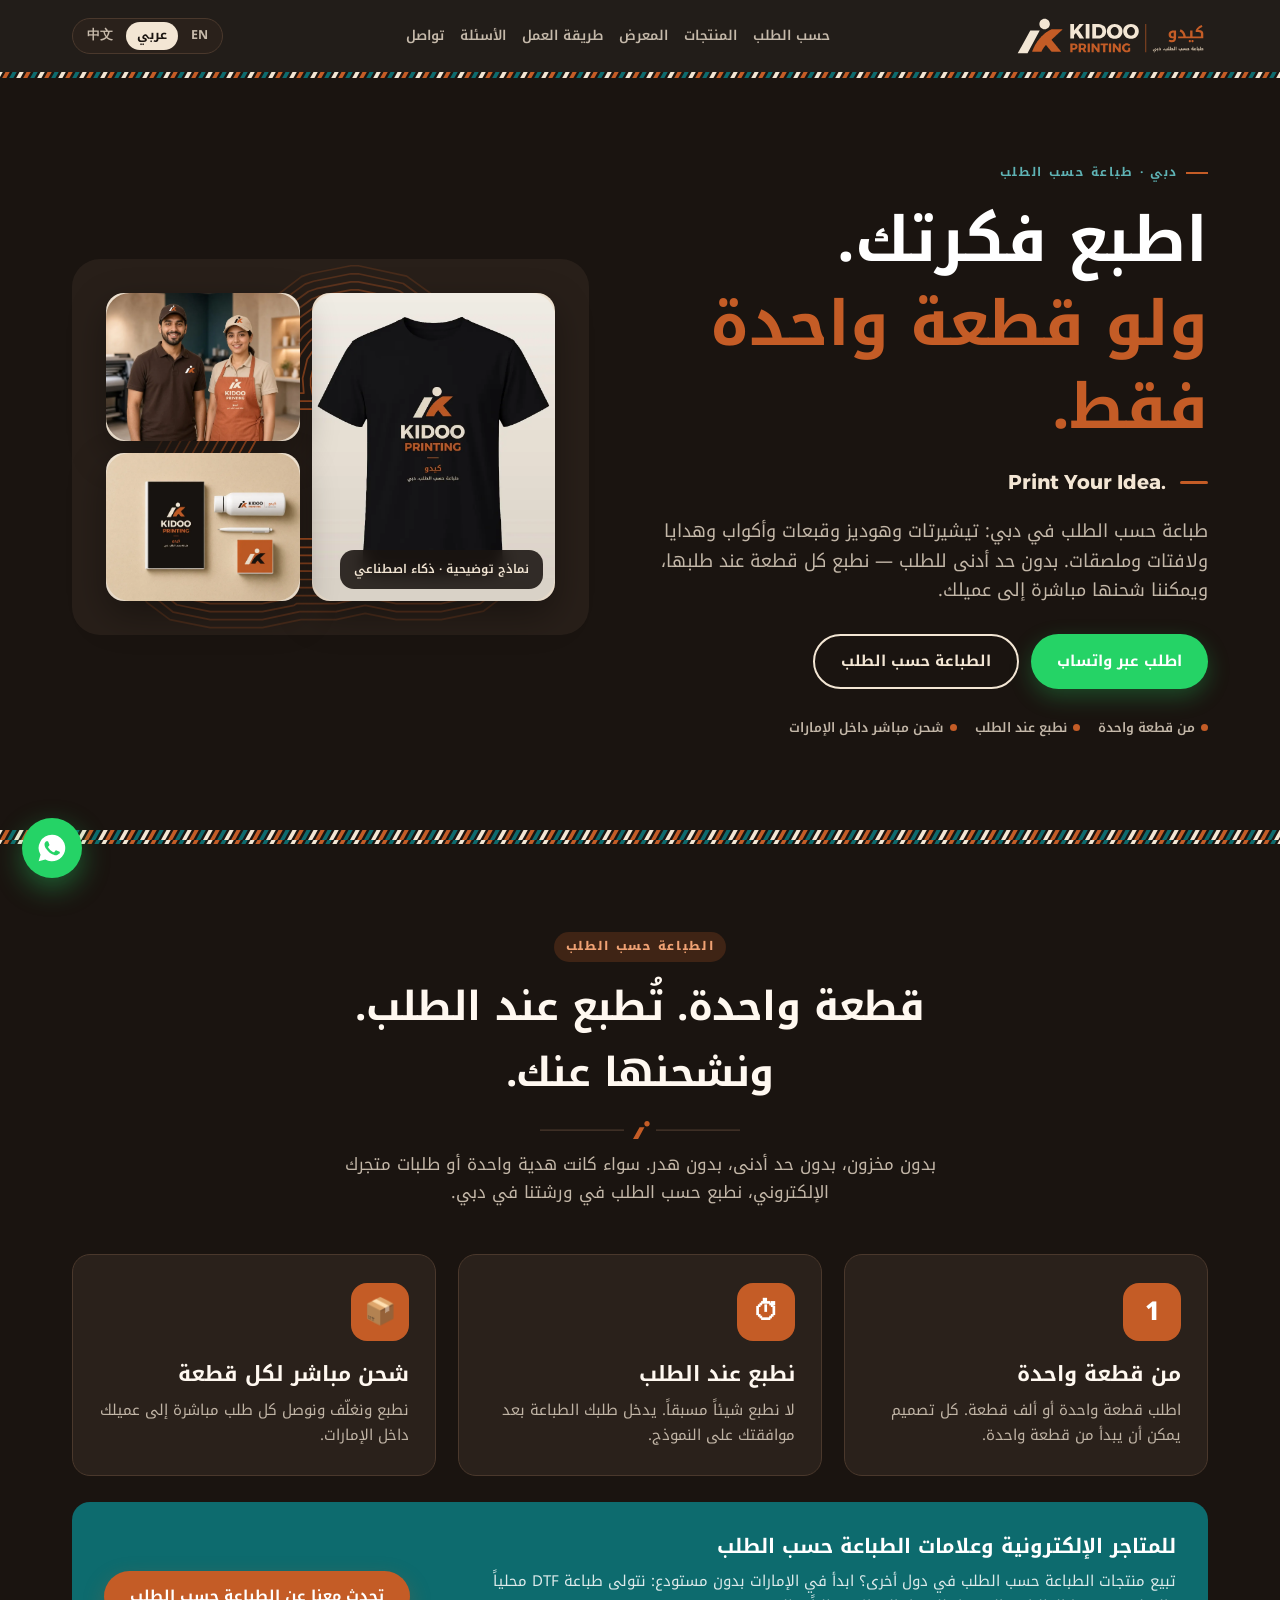
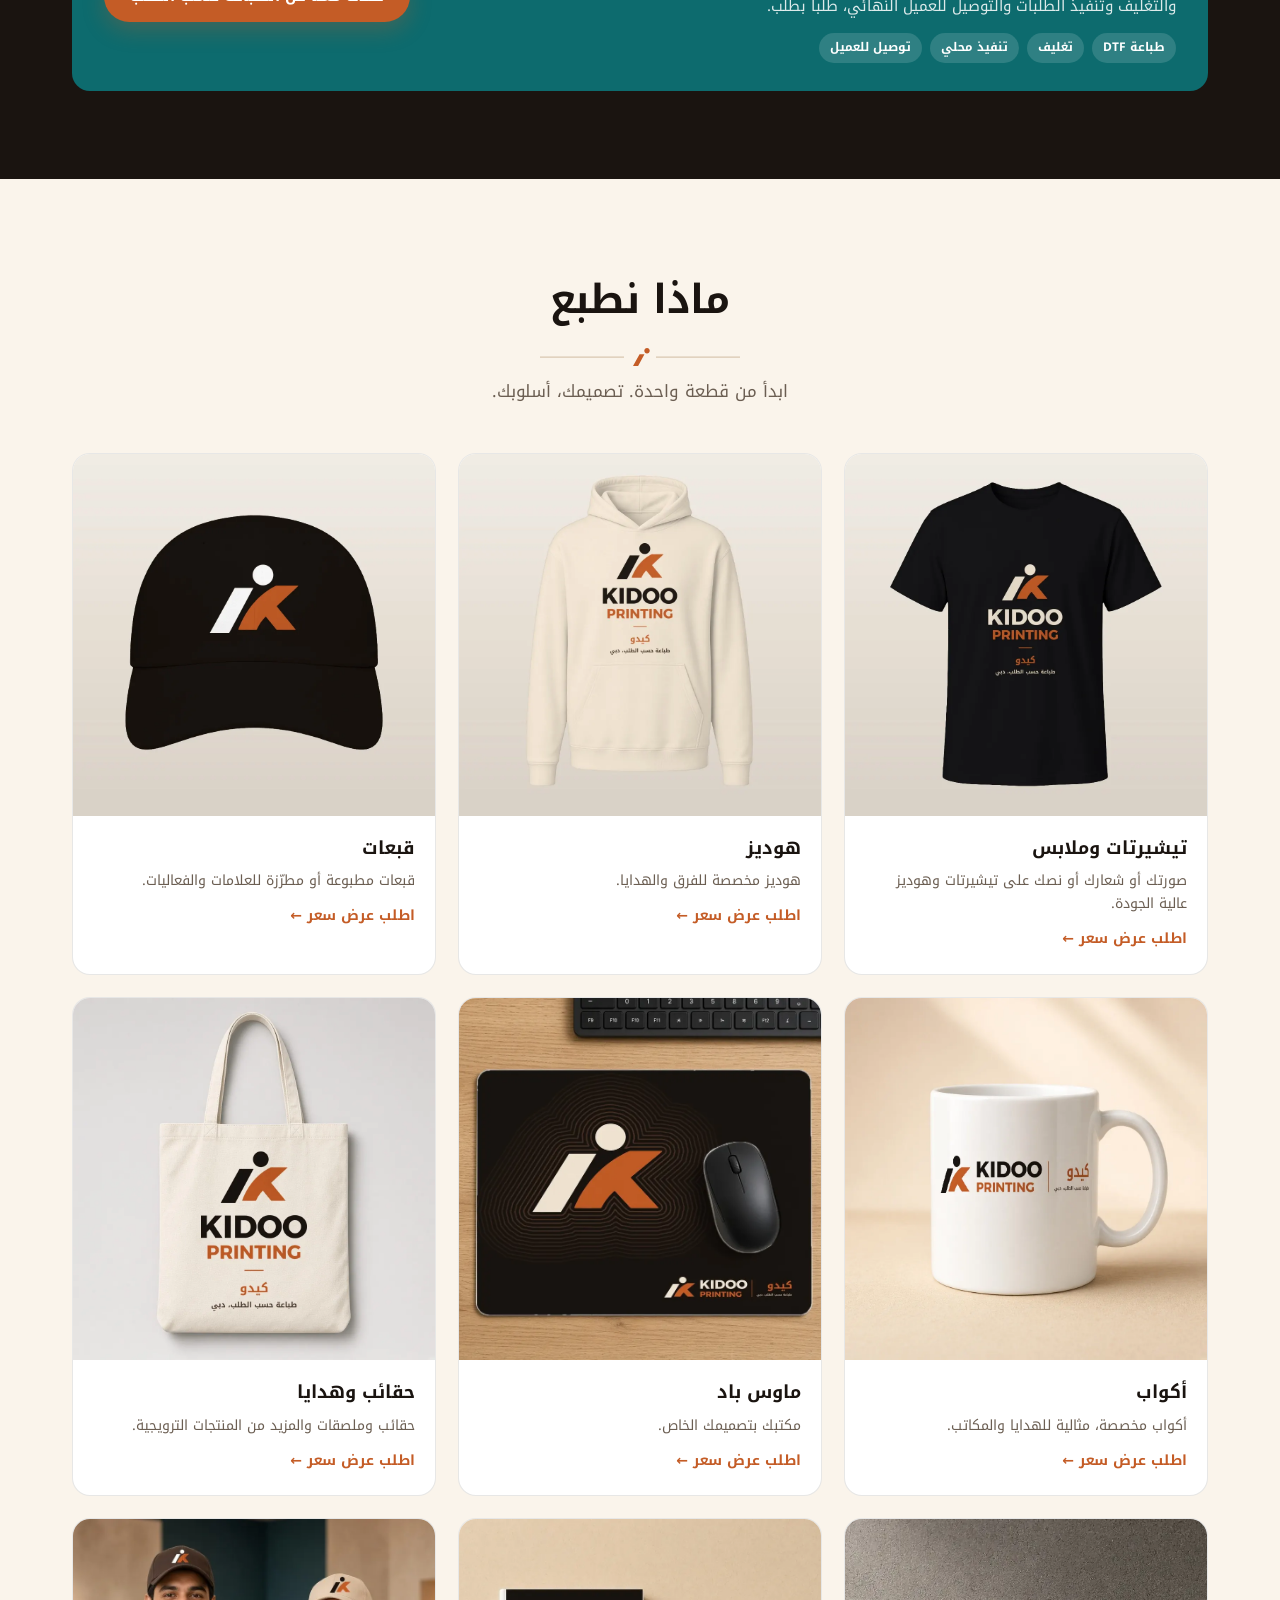
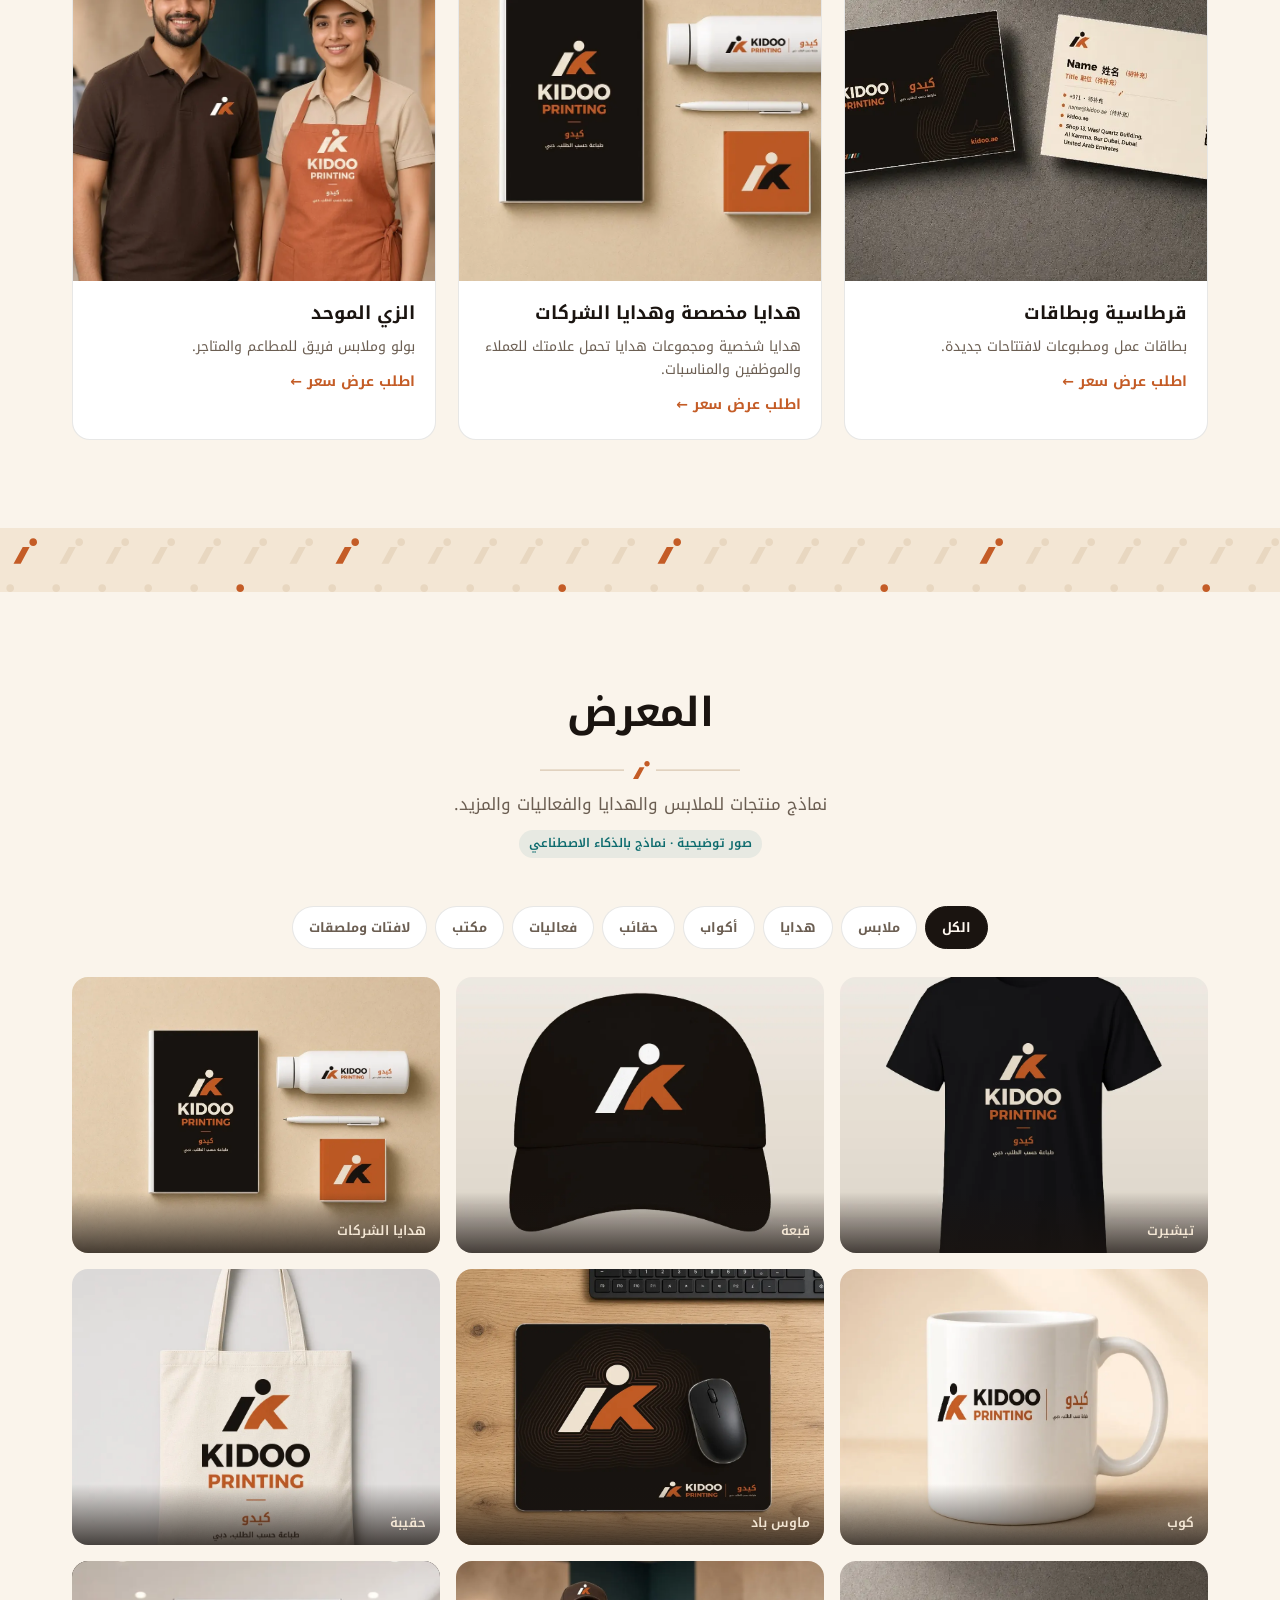
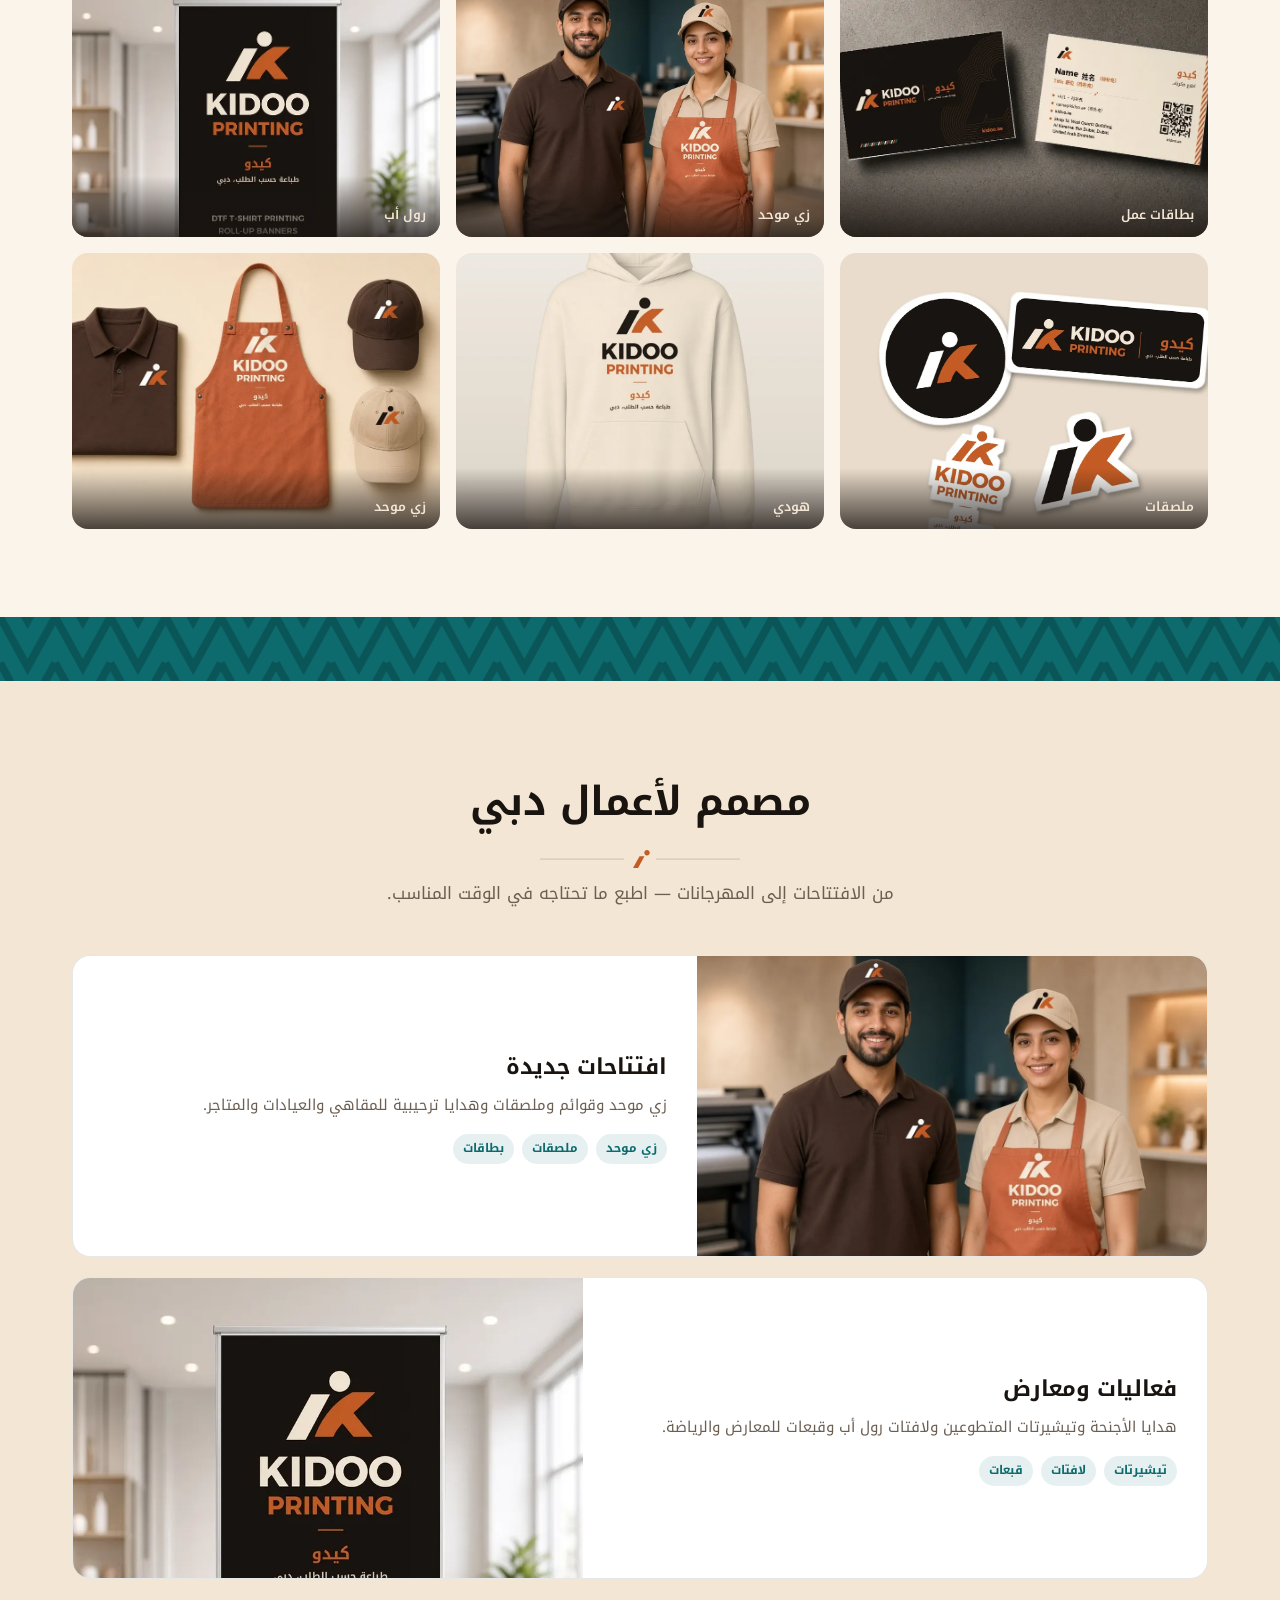
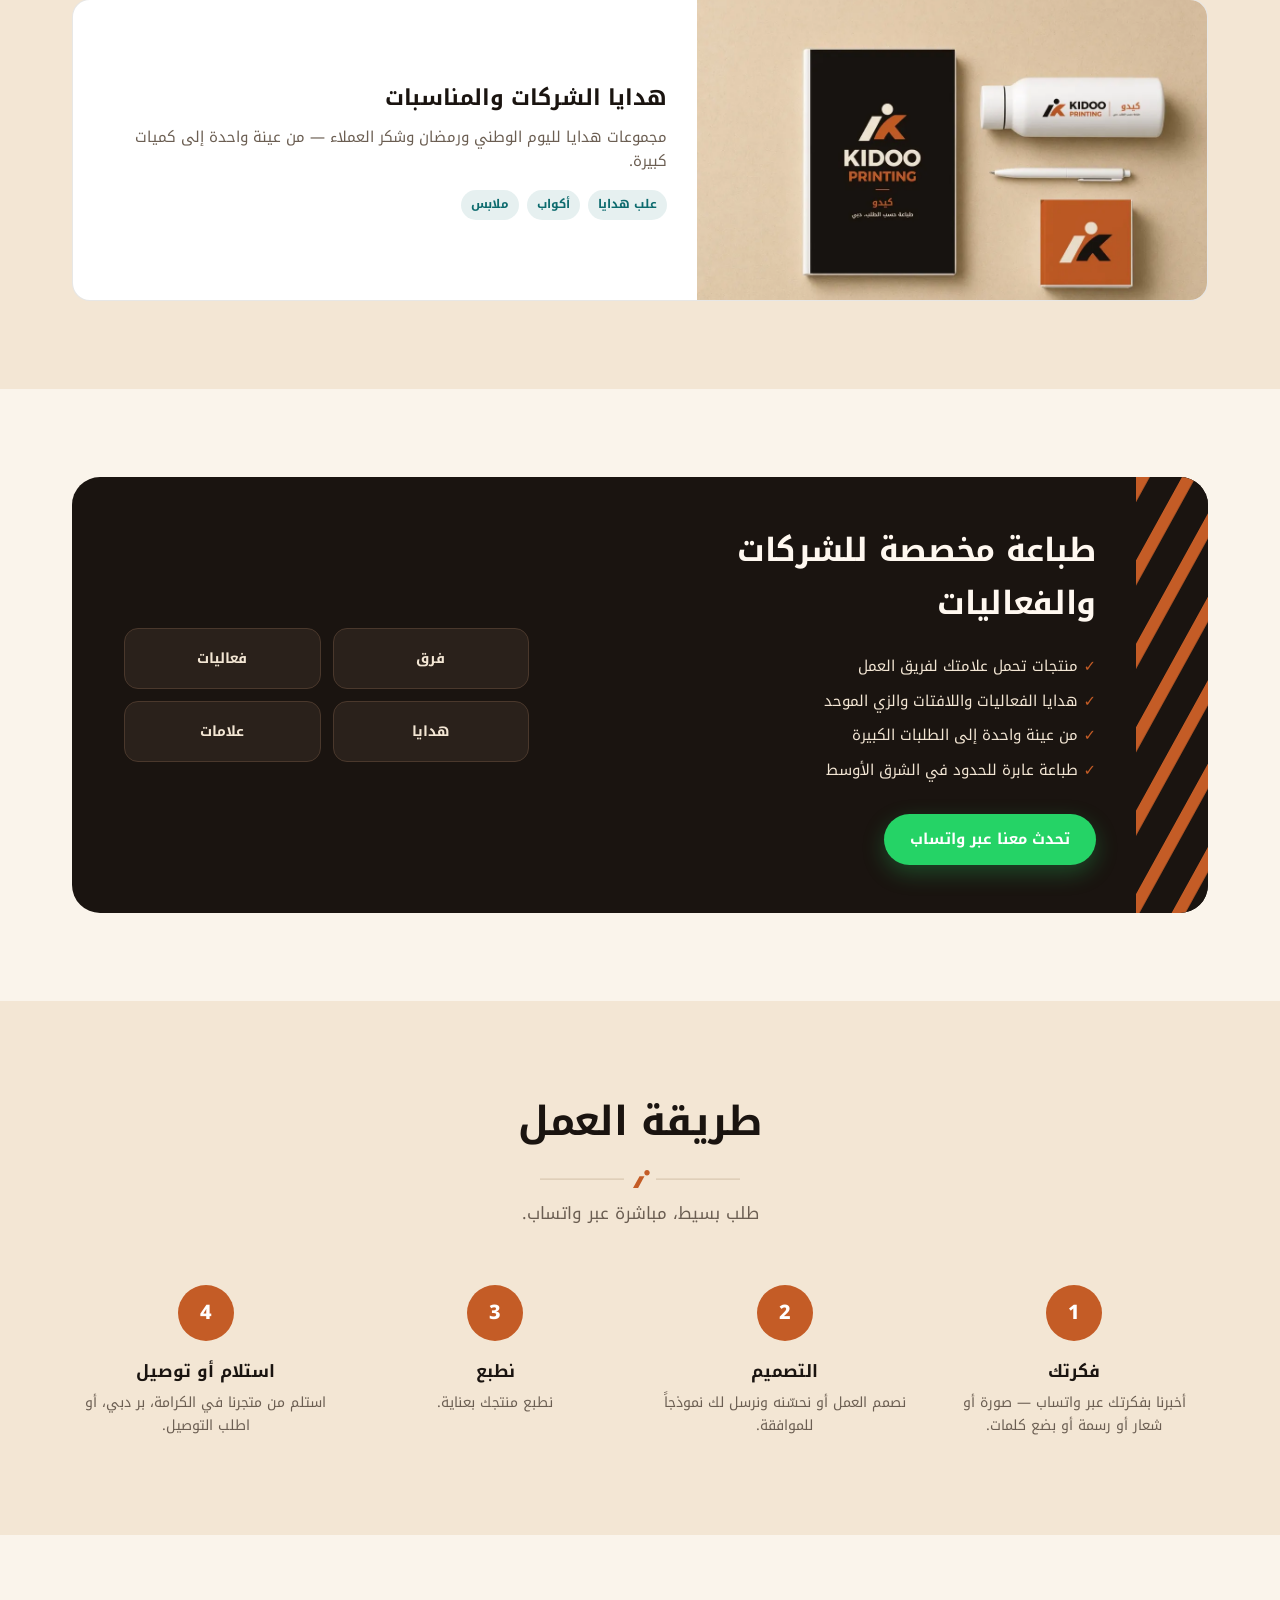
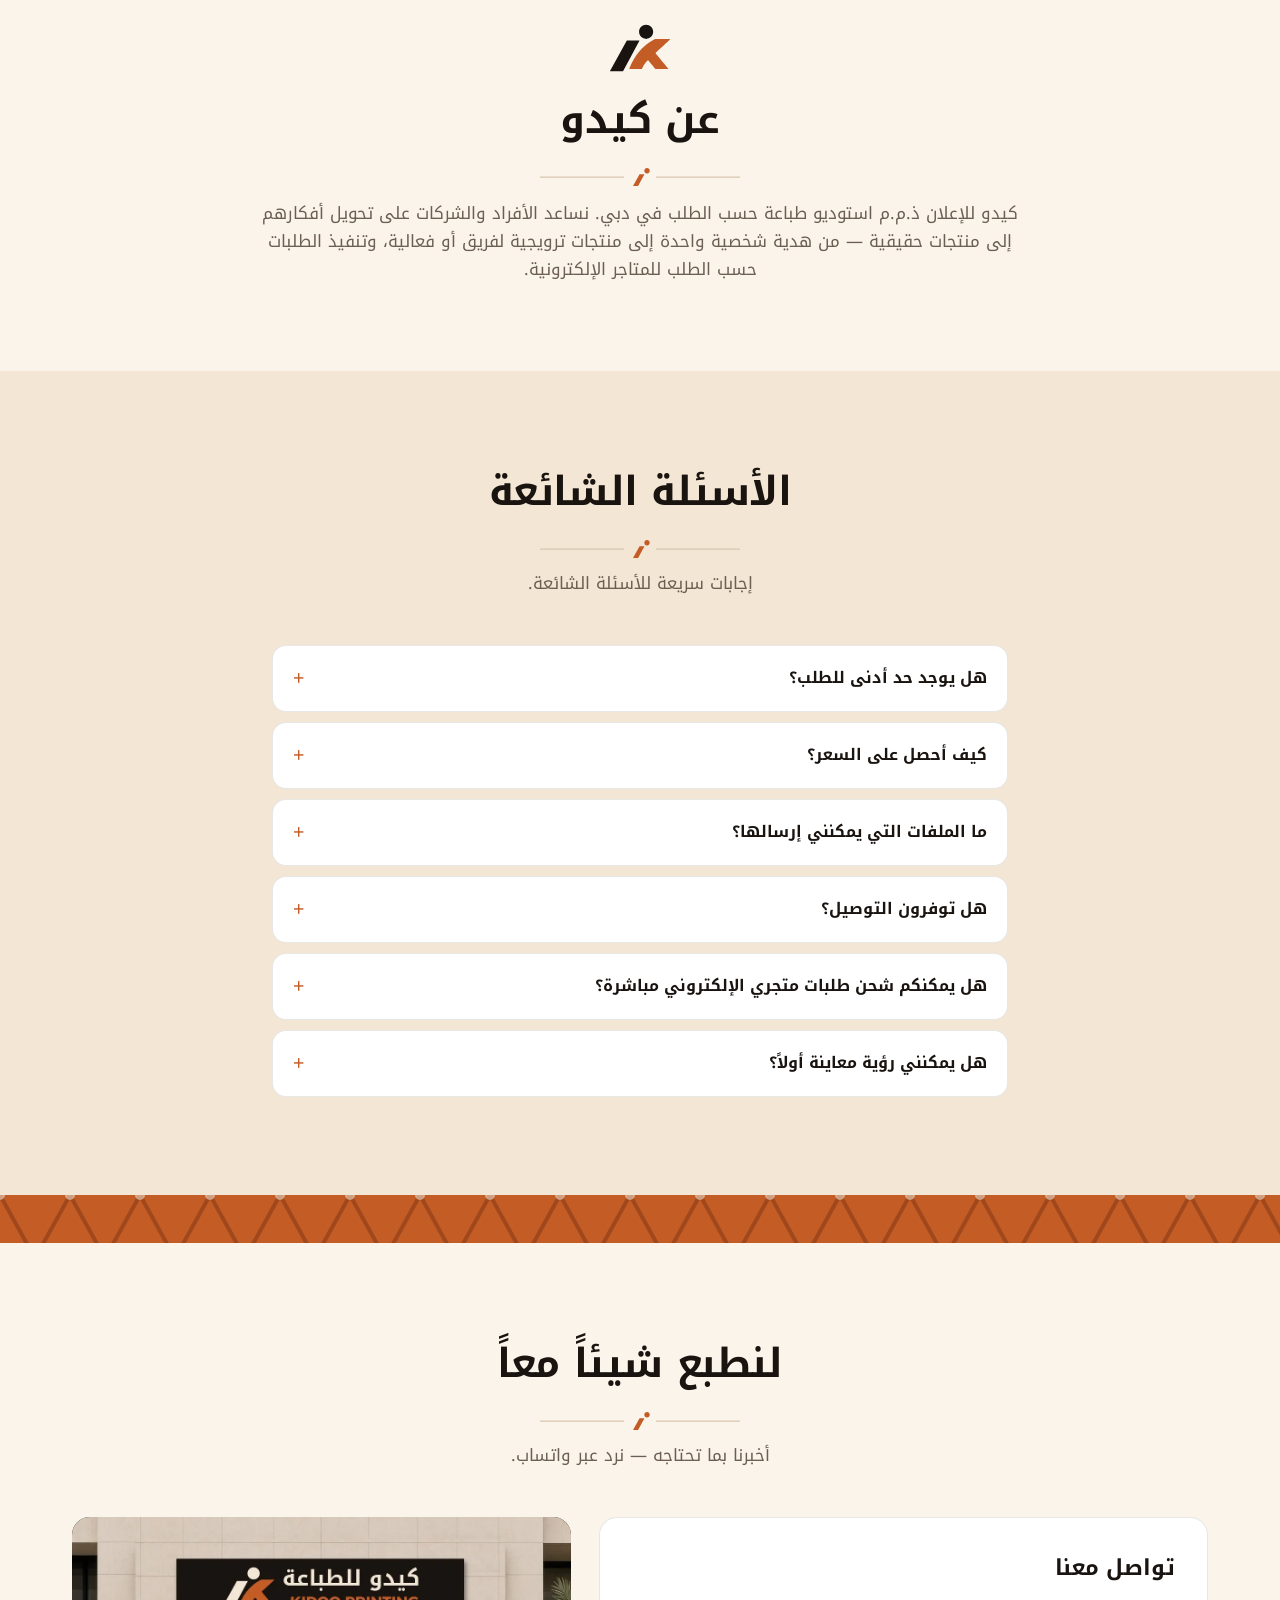
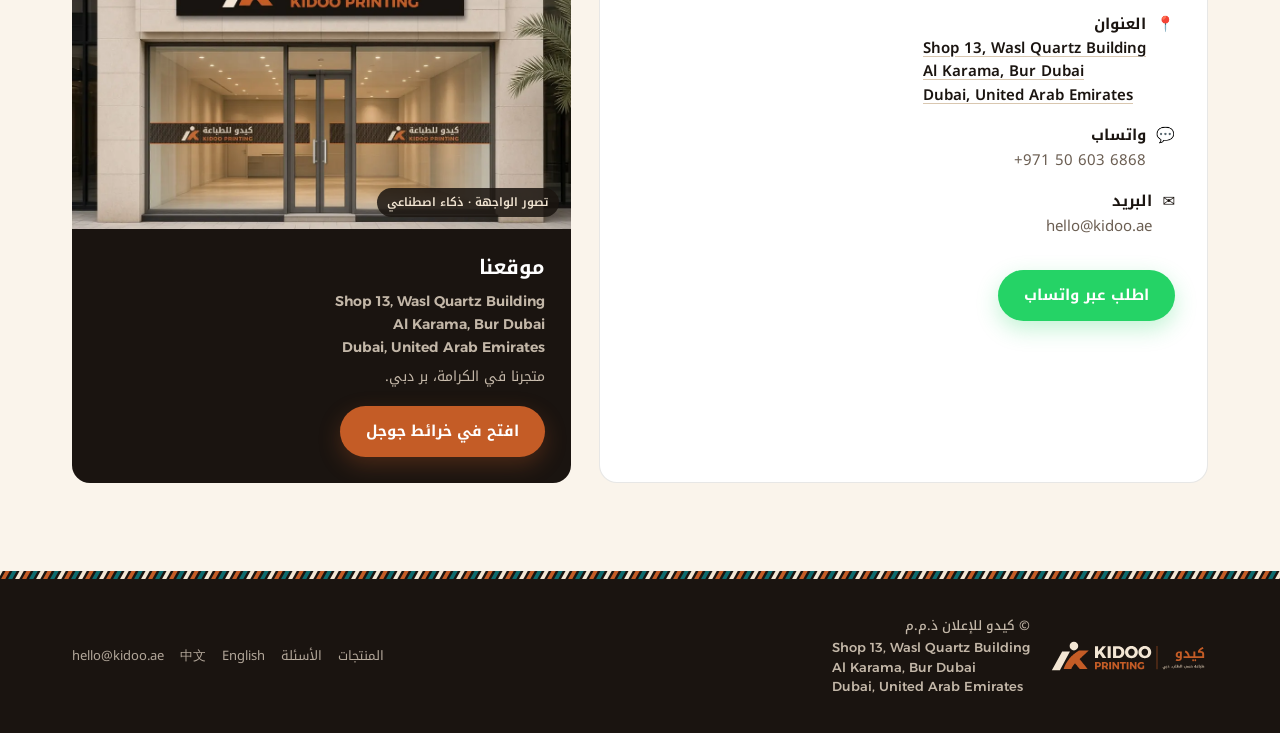
==== commit f2e35ec2: "v6: pages (new VI, address, no equipment section)" ====
--- a/ar.html
+++ b/ar.html
@@ -21,24 +21,24 @@
 <meta name="twitter:card" content="summary_large_image">
 <link rel="preconnect" href="https://fonts.googleapis.com">
 <link rel="preconnect" href="https://fonts.gstatic.com" crossorigin>
-<link href="https://fonts.googleapis.com/css2?family=Alexandria:wght@400;600;700;800&family=Noto+Kufi+Arabic:wght@400;600;700&display=swap" rel="stylesheet">
+<link href="https://fonts.googleapis.com/css2?family=Alexandria:wght@400;500;600;700&family=Noto+Kufi+Arabic:wght@400;600;700&display=swap" rel="stylesheet">
 <link rel="stylesheet" href="assets/css/site.css">
+<script type="application/ld+json">{"@context": "https://schema.org", "@type": "LocalBusiness", "@id": "https://kidoo.ae/#business", "name": "KIDOO Printing", "legalName": "KIDOO ADVERTISING L.L.C", "url": "https://kidoo.ae/", "logo": "https://kidoo.ae/assets/brand/apple-touch-icon.png", "image": "https://kidoo.ae/og-image.png", "slogan": "Print Your Idea.", "telephone": "+971506036868", "email": "hello@kidoo.ae", "address": {"@type": "PostalAddress", "streetAddress": "Shop 13, Wasl Quartz Building, Al Karama, Bur Dubai", "addressLocality": "Dubai", "addressRegion": "Dubai", "addressCountry": "AE"}, "hasMap": "https://www.google.com/maps/search/?api=1&query=Wasl+Quartz+R1027+Al+Karama+Dubai", "areaServed": "AE"}</script>
 </head>
 <body class="rtl">
 <!-- Generated by _build/build.py from _build/content.py — edit those, then rebuild. -->
 <!-- Arabic: MACHINE-TRANSLATED draft, needs native Arabic review before heavy marketing -->
 <!-- WhatsApp +971506036868 — confirm ownership before large campaigns -->
-<!-- LOGO: to swap the logo, replace assets/brand/logo.png (and assets/brand/logo-mark.png / assets/brand/logo-mark-ondark.png) keeping the same file names. -->
+<!-- LOGO: B2 lockup assets/brand/logo-ondark.svg / icon assets/brand/icon-ondark.svg (vector masters from VI v7.1). -->
 <header class="site-header">
   <nav class="wrap nav" aria-label="القائمة الرئيسية">
     <a class="brand" href="#">
-      <img class="lockup" src="assets/brand/logo.png" alt="كيدو | KIDOO — طباعة دبي" height="40">
-      <img class="icon-only" src="assets/brand/logo-mark.png" alt="كيدو" width="36" height="36">
+      <img class="lockup" src="assets/brand/logo-ondark.svg" alt="كيدو | KIDOO — طباعة دبي" width="196" height="44">
+      <img class="icon-only" src="assets/brand/icon-ondark.svg" alt="كيدو" width="36" height="36">
     </a>
     <ul class="nav-links">
       <li><a href="#pod">حسب الطلب</a></li>
       <li><a href="#products">المنتجات</a></li>
-      <li><a href="#equipment">معداتنا</a></li>
       <li><a href="#work">المعرض</a></li>
       <li><a href="#how">طريقة العمل</a></li>
       <li><a href="#faq">الأسئلة</a></li>
@@ -55,7 +55,6 @@
 <div class="mobile-panel" id="mobile-panel" hidden>
   <a href="#pod">حسب الطلب</a>
   <a href="#products">المنتجات</a>
-  <a href="#equipment">معداتنا</a>
   <a href="#work">المعرض</a>
   <a href="#how">طريقة العمل</a>
   <a href="#faq">الأسئلة</a>
@@ -67,8 +66,8 @@
   <div class="wrap">
     <div class="reveal">
       <div class="eyebrow">دبي · طباعة حسب الطلب</div>
-      <h1 class="slogan">اطبع فكرتك — <em>ولو قطعة واحدة فقط.</em></h1>
-      <div class="slogan-sign">كيدو للطباعة</div>
+      <h1 class="slogan">اطبع فكرتك.<br><em>ولو قطعة واحدة فقط.</em></h1>
+      <p class="slogan-pair"><span lang="en" dir="ltr">Print Your Idea.</span></p>
       <p class="hero-lead">طباعة حسب الطلب في دبي: تيشيرتات وهوديز وقبعات وأكواب وهدايا ولافتات وملصقات. بدون حد أدنى للطلب — نطبع كل قطعة عند طلبها، ويمكننا شحنها مباشرة إلى عميلك.</p>
       <div class="hero-cta">
         <a class="btn btn-wa" href="https://wa.me/971506036868?text=%D9%85%D8%B1%D8%AD%D8%A8%D8%A7%D9%8B%20%D9%83%D9%8A%D8%AF%D9%88%D8%8C%20%D8%A3%D8%B1%D9%8A%D8%AF%20%D8%B9%D8%B1%D8%B6%20%D8%B3%D8%B9%D8%B1.">اطلب عبر واتساب</a>
@@ -81,11 +80,12 @@
       </div>
     </div>
     <div class="hero-visual reveal">
-      <img src="assets/photos/hero-spread.webp" alt="منتجات كيدو — صورة توضيحية" width="1280" height="720" fetchpriority="high">
-      <div class="hero-chip">منتجات مخصصة · صورة توضيحية</div>
-    </div>
-  </div>
-</section>
+      <div class="hero-mosaic"><div class="hm hm0"><img src="assets/photos/tee.webp" alt="منتجات كيدو — نموذج توضيحي بالذكاء الاصطناعي" width="1024" height="1024" fetchpriority="high"></div><div class="hm hm1"><img src="assets/photos/uniforms.webp" alt="" width="1100" height="825"></div><div class="hm hm2"><img src="assets/photos/gifts.webp" alt="" width="1100" height="825"></div></div>
+      <div class="hero-chip">نماذج توضيحية · ذكاء اصطناعي</div>
+    </div>
+  </div>
+</section>
+<div class="pband pband-d2" aria-hidden="true"></div>
 
 <section id="pod" class="pod">
   <div class="wrap">
@@ -118,79 +118,52 @@
     </div>
     <div class="grid g3">
       <article class="card reveal">
-        <div class="card-media"><img src="assets/photos/tee-cafe.webp" alt="تيشيرت مخصص — صورة توضيحية" loading="lazy" width="825" height="1100"></div>
+        <div class="card-media"><img src="assets/photos/tee.webp" alt="تيشيرت مخصص — صورة توضيحية" loading="lazy" width="1024" height="1024"></div>
         <div class="card-body"><h3>تيشيرتات وملابس</h3><p>صورتك أو شعارك أو نصك على تيشيرتات وهوديز عالية الجودة.</p><a class="link" href="https://wa.me/971506036868?text=%D9%85%D8%B1%D8%AD%D8%A8%D8%A7%D9%8B%20%D9%83%D9%8A%D8%AF%D9%88%D8%8C%20%D8%A3%D8%B1%D9%8A%D8%AF%20%D8%B9%D8%B1%D8%B6%20%D8%B3%D8%B9%D8%B1.">اطلب عرض سعر ←</a></div>
       </article>
       <article class="card reveal">
-        <div class="card-media"><img src="assets/photos/hoodie-flatlay.webp" alt="هودي مخصص — صورة توضيحية" loading="lazy" width="1024" height="1024"></div>
+        <div class="card-media"><img src="assets/photos/hoodie.webp" alt="هودي مخصص — صورة توضيحية" loading="lazy" width="1024" height="1024"></div>
         <div class="card-body"><h3>هوديز</h3><p>هوديز مخصصة للفرق والهدايا.</p><a class="link" href="https://wa.me/971506036868?text=%D9%85%D8%B1%D8%AD%D8%A8%D8%A7%D9%8B%20%D9%83%D9%8A%D8%AF%D9%88%D8%8C%20%D8%A3%D8%B1%D9%8A%D8%AF%20%D8%B9%D8%B1%D8%B6%20%D8%B3%D8%B9%D8%B1.">اطلب عرض سعر ←</a></div>
       </article>
       <article class="card reveal">
-        <div class="card-media"><img src="assets/photos/cap-flatlay.webp" alt="قبعة مخصصة — صورة توضيحية" loading="lazy" width="1024" height="1024"></div>
+        <div class="card-media"><img src="assets/photos/cap.webp" alt="قبعة مخصصة — صورة توضيحية" loading="lazy" width="1024" height="1024"></div>
         <div class="card-body"><h3>قبعات</h3><p>قبعات مطبوعة أو مطرّزة للعلامات والفعاليات.</p><a class="link" href="https://wa.me/971506036868?text=%D9%85%D8%B1%D8%AD%D8%A8%D8%A7%D9%8B%20%D9%83%D9%8A%D8%AF%D9%88%D8%8C%20%D8%A3%D8%B1%D9%8A%D8%AF%20%D8%B9%D8%B1%D8%B6%20%D8%B3%D8%B9%D8%B1.">اطلب عرض سعر ←</a></div>
       </article>
       <article class="card reveal">
-        <div class="card-media"><img src="assets/photos/mug-desk.webp" alt="كوب مخصص — صورة توضيحية" loading="lazy" width="1100" height="825"></div>
+        <div class="card-media"><img src="assets/photos/mug.webp" alt="كوب مخصص — صورة توضيحية" loading="lazy" width="1024" height="1024"></div>
         <div class="card-body"><h3>أكواب</h3><p>أكواب مخصصة، مثالية للهدايا والمكاتب.</p><a class="link" href="https://wa.me/971506036868?text=%D9%85%D8%B1%D8%AD%D8%A8%D8%A7%D9%8B%20%D9%83%D9%8A%D8%AF%D9%88%D8%8C%20%D8%A3%D8%B1%D9%8A%D8%AF%20%D8%B9%D8%B1%D8%B6%20%D8%B3%D8%B9%D8%B1.">اطلب عرض سعر ←</a></div>
       </article>
       <article class="card reveal">
-        <div class="card-media"><img src="assets/photos/mousepad-desk.webp" alt="ماوس باد مخصص — صورة توضيحية" loading="lazy" width="1100" height="825"></div>
+        <div class="card-media"><img src="assets/photos/mousepad.webp" alt="ماوس باد مخصص — صورة توضيحية" loading="lazy" width="1100" height="825"></div>
         <div class="card-body"><h3>ماوس باد</h3><p>مكتبك بتصميمك الخاص.</p><a class="link" href="https://wa.me/971506036868?text=%D9%85%D8%B1%D8%AD%D8%A8%D8%A7%D9%8B%20%D9%83%D9%8A%D8%AF%D9%88%D8%8C%20%D8%A3%D8%B1%D9%8A%D8%AF%20%D8%B9%D8%B1%D8%B6%20%D8%B3%D8%B9%D8%B1.">اطلب عرض سعر ←</a></div>
       </article>
       <article class="card reveal">
-        <div class="card-media"><img src="assets/photos/tote-market.webp" alt="حقيبة مخصصة — صورة توضيحية" loading="lazy" width="825" height="1100"></div>
+        <div class="card-media"><img src="assets/photos/tote.webp" alt="حقيبة مخصصة — صورة توضيحية" loading="lazy" width="1024" height="1024"></div>
         <div class="card-body"><h3>حقائب وهدايا</h3><p>حقائب وملصقات والمزيد من المنتجات الترويجية.</p><a class="link" href="https://wa.me/971506036868?text=%D9%85%D8%B1%D8%AD%D8%A8%D8%A7%D9%8B%20%D9%83%D9%8A%D8%AF%D9%88%D8%8C%20%D8%A3%D8%B1%D9%8A%D8%AF%20%D8%B9%D8%B1%D8%B6%20%D8%B3%D8%B9%D8%B1.">اطلب عرض سعر ←</a></div>
       </article>
       <article class="card reveal">
-        <div class="card-media"><img src="assets/photos/bizcards.webp" alt="بطاقات عمل — صورة توضيحية" loading="lazy" width="1100" height="825"></div>
+        <div class="card-media"><img src="assets/photos/bizcards.webp" alt="بطاقات عمل — صورة توضيحية" loading="lazy" width="1100" height="619"></div>
         <div class="card-body"><h3>قرطاسية وبطاقات</h3><p>بطاقات عمل ومطبوعات لافتتاحات جديدة.</p><a class="link" href="https://wa.me/971506036868?text=%D9%85%D8%B1%D8%AD%D8%A8%D8%A7%D9%8B%20%D9%83%D9%8A%D8%AF%D9%88%D8%8C%20%D8%A3%D8%B1%D9%8A%D8%AF%20%D8%B9%D8%B1%D8%B6%20%D8%B3%D8%B9%D8%B1.">اطلب عرض سعر ←</a></div>
       </article>
       <article class="card reveal">
-        <div class="card-media"><img src="assets/photos/gift-box.webp" alt="مجموعة هدايا — صورة توضيحية" loading="lazy" width="1024" height="1024"></div>
+        <div class="card-media"><img src="assets/photos/gifts.webp" alt="مجموعة هدايا — صورة توضيحية" loading="lazy" width="1100" height="825"></div>
         <div class="card-body"><h3>هدايا مخصصة وهدايا الشركات</h3><p>هدايا شخصية ومجموعات هدايا تحمل علامتك للعملاء والموظفين والمناسبات.</p><a class="link" href="https://wa.me/971506036868?text=%D9%85%D8%B1%D8%AD%D8%A8%D8%A7%D9%8B%20%D9%83%D9%8A%D8%AF%D9%88%D8%8C%20%D8%A3%D8%B1%D9%8A%D8%AF%20%D8%B9%D8%B1%D8%B6%20%D8%B3%D8%B9%D8%B1.">اطلب عرض سعر ←</a></div>
       </article>
       <article class="card reveal">
-        <div class="card-media"><img src="assets/photos/staff-uniforms.webp" alt="زي موحد — صورة توضيحية" loading="lazy" width="1280" height="720"></div>
+        <div class="card-media"><img src="assets/photos/uniforms.webp" alt="زي موحد — صورة توضيحية" loading="lazy" width="1100" height="825"></div>
         <div class="card-body"><h3>الزي الموحد</h3><p>بولو وملابس فريق للمطاعم والمتاجر.</p><a class="link" href="https://wa.me/971506036868?text=%D9%85%D8%B1%D8%AD%D8%A8%D8%A7%D9%8B%20%D9%83%D9%8A%D8%AF%D9%88%D8%8C%20%D8%A3%D8%B1%D9%8A%D8%AF%20%D8%B9%D8%B1%D8%B6%20%D8%B3%D8%B9%D8%B1.">اطلب عرض سعر ←</a></div>
       </article>
     </div>
   </div>
 </section>
-
-<section id="equipment" class="alt">
-  <div class="wrap">
-    <div class="section-head reveal">
-      <h2>معداتنا</h2>
-      <p>آلتانا الرئيسيتان، داخل ورشتنا في دبي.</p>
-      <span class="note-sample">صور حقيقية من ورشتنا</span>
-    </div>
-    <div class="grid g2 eq-grid">
-      <article class="eq-card reveal">
-        <div class="eq-media"><img src="assets/equipment/eco-solvent-160cm.webp" alt="طابعة إيكو سولفنت 1.6 متر في ورشة كيدو" loading="lazy" width="570" height="604"></div>
-        <div class="eq-body">
-          <h3>طابعة إيكو سولفنت 1.6 متر</h3>
-          <p>طباعة بالحجم الكبير بعرض يصل إلى 1.6 متر.</p>
-          <div class="use-tags"><span>رول أب بانر</span><span>ملصقات فينيل</span><span>كانفاس</span><span>طباعة فليكس</span></div>
-        </div>
-      </article>
-      <article class="eq-card reveal">
-        <div class="eq-media"><img src="assets/equipment/dtf-40cm-powder-shaker.webp" alt="طابعة DTF بعرض 40 سم مع هزاز البودرة في ورشة كيدو" loading="lazy" width="570" height="552"></div>
-        <div class="eq-body">
-          <h3>طابعة DTF بعرض 40 سم مع هزّاز البودرة</h3>
-          <p>طباعة DTF بألوان زاهية تدوم طويلاً على التيشيرتات.</p>
-          <div class="use-tags"><span>طباعة DTF على التيشيرتات</span><span>هوديز</span><span>كميات صغيرة من قطعة واحدة</span></div>
-        </div>
-      </article>
-    </div>
-  </div>
-</section>
+<div class="pband pband-p2" aria-hidden="true"></div>
 
 <section id="work">
   <div class="wrap">
     <div class="section-head reveal">
       <h2>المعرض</h2>
       <p>نماذج منتجات للملابس والهدايا والفعاليات والمزيد.</p>
-      <span class="note-sample">صور توضيحية</span>
+      <span class="note-sample">صور توضيحية · نماذج بالذكاء الاصطناعي</span>
     </div>
     <div class="filters reveal" role="tablist" aria-label="تصنيفات المعرض">
       <button type="button" class="filter-btn active" data-filter="all">الكل</button>
@@ -200,62 +173,63 @@
       <button type="button" class="filter-btn" data-filter="bags">حقائب</button>
       <button type="button" class="filter-btn" data-filter="events">فعاليات</button>
       <button type="button" class="filter-btn" data-filter="office">مكتب</button>
-      <button type="button" class="filter-btn" data-filter="process">التصنيع</button>
+      <button type="button" class="filter-btn" data-filter="signage">لافتات وملصقات</button>
     </div>
     <div class="gallery-grid">
-      <div class="gal-item reveal" data-cat="apparel" data-full="assets/photos/tee-cafe.webp" data-cap="تيشيرت · صورة توضيحية">
-        <img src="assets/photos/tee-cafe.webp" alt="تيشيرت — صورة توضيحية" loading="lazy" width="825" height="1100">
+      <div class="gal-item reveal" data-cat="apparel" data-full="assets/photos/tee.webp" data-cap="تيشيرت · صورة توضيحية (ذكاء اصطناعي)">
+        <img src="assets/photos/tee.webp" alt="تيشيرت — نموذج توضيحي" loading="lazy" width="1024" height="1024">
         <div class="cap">تيشيرت</div>
       </div>
-      <div class="gal-item reveal" data-cat="apparel" data-full="assets/photos/cap-flatlay.webp" data-cap="قبعة · صورة توضيحية">
-        <img src="assets/photos/cap-flatlay.webp" alt="قبعة — صورة توضيحية" loading="lazy" width="1024" height="1024">
+      <div class="gal-item reveal" data-cat="apparel" data-full="assets/photos/cap.webp" data-cap="قبعة · صورة توضيحية (ذكاء اصطناعي)">
+        <img src="assets/photos/cap.webp" alt="قبعة — نموذج توضيحي" loading="lazy" width="1024" height="1024">
         <div class="cap">قبعة</div>
       </div>
-      <div class="gal-item reveal" data-cat="gifts events" data-full="assets/photos/gift-box.webp" data-cap="مجموعة هدايا للشركات · صورة توضيحية">
-        <img src="assets/photos/gift-box.webp" alt="مجموعة هدايا للشركات — صورة توضيحية" loading="lazy" width="1024" height="1024">
+      <div class="gal-item reveal" data-cat="gifts events" data-full="assets/photos/gifts.webp" data-cap="مجموعة هدايا للشركات · صورة توضيحية (ذكاء اصطناعي)">
+        <img src="assets/photos/gifts.webp" alt="مجموعة هدايا للشركات — نموذج توضيحي" loading="lazy" width="1100" height="825">
         <div class="cap">هدايا الشركات</div>
       </div>
-      <div class="gal-item reveal" data-cat="drinkware gifts" data-full="assets/photos/mug-desk.webp" data-cap="كوب · صورة توضيحية">
-        <img src="assets/photos/mug-desk.webp" alt="كوب — صورة توضيحية" loading="lazy" width="1100" height="825">
+      <div class="gal-item reveal" data-cat="drinkware gifts" data-full="assets/photos/mug.webp" data-cap="كوب · صورة توضيحية (ذكاء اصطناعي)">
+        <img src="assets/photos/mug.webp" alt="كوب — نموذج توضيحي" loading="lazy" width="1024" height="1024">
         <div class="cap">كوب</div>
       </div>
-      <div class="gal-item reveal" data-cat="office gifts" data-full="assets/photos/mousepad-desk.webp" data-cap="ماوس باد · صورة توضيحية">
-        <img src="assets/photos/mousepad-desk.webp" alt="ماوس باد — صورة توضيحية" loading="lazy" width="1100" height="825">
+      <div class="gal-item reveal" data-cat="office gifts" data-full="assets/photos/mousepad.webp" data-cap="ماوس باد · صورة توضيحية (ذكاء اصطناعي)">
+        <img src="assets/photos/mousepad.webp" alt="ماوس باد — نموذج توضيحي" loading="lazy" width="1100" height="825">
         <div class="cap">ماوس باد</div>
       </div>
-      <div class="gal-item reveal" data-cat="bags" data-full="assets/photos/tote-market.webp" data-cap="حقيبة · صورة توضيحية">
-        <img src="assets/photos/tote-market.webp" alt="حقيبة — صورة توضيحية" loading="lazy" width="825" height="1100">
+      <div class="gal-item reveal" data-cat="bags" data-full="assets/photos/tote.webp" data-cap="حقيبة · صورة توضيحية (ذكاء اصطناعي)">
+        <img src="assets/photos/tote.webp" alt="حقيبة — نموذج توضيحي" loading="lazy" width="1024" height="1024">
         <div class="cap">حقيبة</div>
       </div>
-      <div class="gal-item reveal" data-cat="office" data-full="assets/photos/bizcards.webp" data-cap="بطاقات عمل · صورة توضيحية">
-        <img src="assets/photos/bizcards.webp" alt="بطاقات عمل — صورة توضيحية" loading="lazy" width="1100" height="825">
+      <div class="gal-item reveal" data-cat="office" data-full="assets/photos/bizcards.webp" data-cap="بطاقات عمل · صورة توضيحية (ذكاء اصطناعي)">
+        <img src="assets/photos/bizcards.webp" alt="بطاقات عمل — نموذج توضيحي" loading="lazy" width="1100" height="619">
         <div class="cap">بطاقات عمل</div>
       </div>
-      <div class="gal-item reveal" data-cat="events apparel" data-full="assets/photos/staff-uniforms.webp" data-cap="زي موحد · صورة توضيحية">
-        <img src="assets/photos/staff-uniforms.webp" alt="زي موحد — صورة توضيحية" loading="lazy" width="1280" height="720">
+      <div class="gal-item reveal" data-cat="events apparel" data-full="assets/photos/uniforms.webp" data-cap="زي موحد · صورة توضيحية (ذكاء اصطناعي)">
+        <img src="assets/photos/uniforms.webp" alt="زي موحد — نموذج توضيحي" loading="lazy" width="1100" height="825">
         <div class="cap">زي موحد</div>
       </div>
-      <div class="gal-item reveal" data-cat="events gifts" data-full="assets/photos/event-booth.webp" data-cap="منتجات الفعاليات · صورة توضيحية">
-        <img src="assets/photos/event-booth.webp" alt="منتجات الفعاليات — صورة توضيحية" loading="lazy" width="1280" height="720">
-        <div class="cap">فعاليات</div>
-      </div>
-      <div class="gal-item reveal" data-cat="process" data-full="assets/photos/workshop-press.webp" data-cap="ورشة طباعة · صورة توضيحية">
-        <img src="assets/photos/workshop-press.webp" alt="ورشة طباعة — صورة توضيحية" loading="lazy" width="1100" height="825">
-        <div class="cap">ورشة</div>
-      </div>
-      <div class="gal-item reveal" data-cat="apparel gifts" data-full="assets/photos/hoodie-flatlay.webp" data-cap="هودي · صورة توضيحية">
-        <img src="assets/photos/hoodie-flatlay.webp" alt="هودي — صورة توضيحية" loading="lazy" width="1024" height="1024">
+      <div class="gal-item reveal" data-cat="events signage" data-full="assets/photos/rollup.webp" data-cap="لافتة رول أب · صورة توضيحية (ذكاء اصطناعي)">
+        <img src="assets/photos/rollup.webp" alt="لافتة رول أب — نموذج توضيحي" loading="lazy" width="825" height="1100">
+        <div class="cap">رول أب</div>
+      </div>
+      <div class="gal-item reveal" data-cat="signage office" data-full="assets/photos/stickers.webp" data-cap="ملصقات · صورة توضيحية (ذكاء اصطناعي)">
+        <img src="assets/photos/stickers.webp" alt="ملصقات — نموذج توضيحي" loading="lazy" width="1100" height="825">
+        <div class="cap">ملصقات</div>
+      </div>
+      <div class="gal-item reveal" data-cat="apparel gifts" data-full="assets/photos/hoodie.webp" data-cap="هودي · صورة توضيحية (ذكاء اصطناعي)">
+        <img src="assets/photos/hoodie.webp" alt="هودي — نموذج توضيحي" loading="lazy" width="1024" height="1024">
         <div class="cap">هودي</div>
       </div>
-      <div class="gal-item reveal" data-cat="apparel drinkware bags office gifts" data-full="assets/photos/hero-spread.webp" data-cap="مجموعة منتجات · صورة توضيحية">
-        <img src="assets/photos/hero-spread.webp" alt="مجموعة منتجات — صورة توضيحية" loading="lazy" width="1280" height="720">
-        <div class="cap">مجموعة</div>
-      </div>
-    </div>
-  </div>
-</section>
-
-<section id="usecases" class="patterned">
+      <div class="gal-item reveal" data-cat="apparel events" data-full="assets/photos/uniform-set.webp" data-cap="طقم زي موحد · صورة توضيحية (ذكاء اصطناعي)">
+        <img src="assets/photos/uniform-set.webp" alt="طقم زي موحد — نموذج توضيحي" loading="lazy" width="1100" height="619">
+        <div class="cap">زي موحد</div>
+      </div>
+    </div>
+  </div>
+</section>
+
+<div class="pband pband-p3" aria-hidden="true"></div>
+<section id="usecases" class="alt">
   <div class="wrap">
     <div class="section-head reveal">
       <h2>مصمم لأعمال دبي</h2>
@@ -263,7 +237,7 @@
     </div>
     <div class="grid" style="gap:20px">
       <article class="use-card reveal">
-        <img src="assets/photos/staff-uniforms.webp" alt="افتتاح جديد — صورة توضيحية" loading="lazy" width="1280" height="720">
+        <img src="assets/photos/uniforms.webp" alt="افتتاح جديد — صورة توضيحية" loading="lazy" width="1100" height="825">
         <div class="use-body">
           <h3>افتتاحات جديدة</h3>
           <p>زي موحد وقوائم وملصقات وهدايا ترحيبية للمقاهي والعيادات والمتاجر.</p>
@@ -271,7 +245,7 @@
         </div>
       </article>
       <article class="use-card reverse reveal">
-        <img src="assets/photos/event-booth.webp" alt="فعاليات — صورة توضيحية" loading="lazy" width="1280" height="720">
+        <img src="assets/photos/rollup.webp" alt="فعاليات — صورة توضيحية" loading="lazy" width="825" height="1100">
         <div class="use-body">
           <h3>فعاليات ومعارض</h3>
           <p>هدايا الأجنحة وتيشيرتات المتطوعين ولافتات رول أب وقبعات للمعارض والرياضة.</p>
@@ -279,7 +253,7 @@
         </div>
       </article>
       <article class="use-card reveal">
-        <img src="assets/photos/gift-box.webp" alt="هدايا الشركات — صورة توضيحية" loading="lazy" width="1024" height="1024">
+        <img src="assets/photos/gifts.webp" alt="هدايا الشركات — صورة توضيحية" loading="lazy" width="1100" height="825">
         <div class="use-body">
           <h3>هدايا الشركات والمناسبات</h3>
           <p>مجموعات هدايا لليوم الوطني ورمضان وشكر العملاء — من عينة واحدة إلى كميات كبيرة.</p>
@@ -293,6 +267,7 @@
 <section id="corporate">
   <div class="wrap">
     <div class="corp reveal">
+      <div class="corp-strip" aria-hidden="true"></div>
       <div>
         <h2>طباعة مخصصة للشركات والفعاليات</h2>
         <ul>
@@ -320,13 +295,14 @@
       <div class="step reveal"><div class="step-num">1</div><h3>فكرتك</h3><p>أخبرنا بفكرتك عبر واتساب — صورة أو شعار أو رسمة أو بضع كلمات.</p></div>
       <div class="step reveal"><div class="step-num">2</div><h3>التصميم</h3><p>نصمم العمل أو نحسّنه ونرسل لك نموذجاً للموافقة.</p></div>
       <div class="step reveal"><div class="step-num">3</div><h3>نطبع</h3><p>نطبع منتجك بعناية.</p></div>
-      <div class="step reveal"><div class="step-num">4</div><h3>استلام أو توصيل</h3><p>استلم في دبي أو اطلب التوصيل.</p></div>
+      <div class="step reveal"><div class="step-num">4</div><h3>استلام أو توصيل</h3><p>استلم من متجرنا في الكرامة، بر دبي، أو اطلب التوصيل.</p></div>
     </div>
   </div>
 </section>
 
 <section id="about">
   <div class="wrap reveal about">
+    <img class="about-icon" src="assets/brand/icon-onlight.svg" alt="" width="64" height="50">
     <h2>عن كيدو</h2>
     <p>كيدو للإعلان ذ.م.م استوديو طباعة حسب الطلب في دبي. نساعد الأفراد والشركات على تحويل أفكارهم إلى منتجات حقيقية — من هدية شخصية واحدة إلى منتجات ترويجية لفريق أو فعالية، وتنفيذ الطلبات حسب الطلب للمتاجر الإلكترونية.</p>
   </div>
@@ -346,6 +322,7 @@
     <details class="reveal"><summary>هل يمكنني رؤية معاينة أولاً؟</summary><p>نعم. نرسل نموذجاً للموافقة قبل الطباعة.</p></details>
   </div>
 </section>
+<div class="pband pband-p5" aria-hidden="true"></div>
 
 <section id="contact">
   <div class="wrap">
@@ -357,15 +334,20 @@
       <div class="contact-card reveal">
         <h3>تواصل معنا</h3>
         <ul class="contact-list">
-          <li><strong>📍</strong> <span><strong>الموقع</strong><br>دبي، الإمارات</span></li>
+          <li><strong>📍</strong> <span><strong>العنوان</strong><br><a href="https://www.google.com/maps/search/?api=1&query=Wasl+Quartz+R1027+Al+Karama+Dubai" target="_blank" rel="noopener" dir="ltr" class="addr">Shop 13, Wasl Quartz Building<br>Al Karama, Bur Dubai<br>Dubai, United Arab Emirates</a></span></li>
           <li><strong>💬</strong> <span><strong>واتساب</strong><br><a href="https://wa.me/971506036868?text=%D9%85%D8%B1%D8%AD%D8%A8%D8%A7%D9%8B%20%D9%83%D9%8A%D8%AF%D9%88%D8%8C%20%D8%A3%D8%B1%D9%8A%D8%AF%20%D8%B9%D8%B1%D8%B6%20%D8%B3%D8%B9%D8%B1." dir="ltr">+971 50 603 6868</a></span></li>
           <li><strong>✉️</strong> <span><strong>البريد</strong><br><a href="mailto:hello@kidoo.ae">hello@kidoo.ae</a></span></li>
         </ul>
         <a class="btn btn-wa" href="https://wa.me/971506036868?text=%D9%85%D8%B1%D8%AD%D8%A8%D8%A7%D9%8B%20%D9%83%D9%8A%D8%AF%D9%88%D8%8C%20%D8%A3%D8%B1%D9%8A%D8%AF%20%D8%B9%D8%B1%D8%B6%20%D8%B3%D8%B9%D8%B1.">اطلب عبر واتساب</a>
       </div>
-      <div class="map-placeholder reveal" aria-label="خريطة قريباً">
-        <h3>دبي، الإمارات</h3>
-        <p>قائمة خرائط جوجل قريباً. تفاصيل الاستلام عبر واتساب.</p>
+      <div class="visit-card reveal">
+        <figure class="visit-media"><img src="assets/photos/shopfront.webp" alt="تصور الواجهة · ذكاء اصطناعي" loading="lazy" width="1100" height="825"><figcaption>تصور الواجهة · ذكاء اصطناعي</figcaption></figure>
+        <div class="visit-body">
+          <h3>موقعنا</h3>
+          <p class="visit-addr" dir="ltr">Shop 13, Wasl Quartz Building<br>Al Karama, Bur Dubai<br>Dubai, United Arab Emirates</p>
+          <p>متجرنا في الكرامة، بر دبي.</p>
+          <a class="btn btn-primary" href="https://www.google.com/maps/search/?api=1&query=Wasl+Quartz+R1027+Al+Karama+Dubai" target="_blank" rel="noopener">افتح في خرائط جوجل</a>
+        </div>
       </div>
     </div>
   </div>
@@ -374,8 +356,9 @@
 <footer>
   <div class="wrap footer-inner">
     <div class="footer-brand">
-      <img src="assets/brand/logo-mark-ondark.png" alt="" width="28" height="28">
-      <span>© كيدو للإعلان ذ.م.م · دبي، الإمارات</span>
+      <img class="footer-logo" src="assets/brand/logo-ondark.svg" alt="KIDOO PRINTING كيدو" width="160" height="36" loading="lazy">
+      <div class="footer-meta"><span>© كيدو للإعلان ذ.م.م</span>
+        <a href="https://www.google.com/maps/search/?api=1&query=Wasl+Quartz+R1027+Al+Karama+Dubai" target="_blank" rel="noopener" dir="ltr">Shop 13, Wasl Quartz Building<br>Al Karama, Bur Dubai<br>Dubai, United Arab Emirates</a></div>
     </div>
     <div class="footer-links">
       <a href="#products">المنتجات</a>
--- a/assets/css/site.css
+++ b/assets/css/site.css
@@ -126,11 +126,6 @@
   padding:4px 10px;border-radius:999px;
 }
 .alt{background:var(--sand)}
-.patterned{
-  background-color:var(--sand);
-  background-image:url('../brand/pattern-tile.png');
-  background-size:180px;
-}
 
 /* Product cards */
 .grid{display:grid;gap:22px}
@@ -259,17 +254,6 @@
 .contact-list{list-style:none;margin:18px 0 24px}
 .contact-list li{padding:8px 0;font-size:15px;color:var(--muted);display:flex;gap:10px;align-items:flex-start}
 .contact-list strong{color:var(--espresso)}
-.map-placeholder{
-  border-radius:var(--radius);background:var(--espresso);color:var(--sand);
-  min-height:280px;display:flex;flex-direction:column;align-items:center;justify-content:center;
-  text-align:center;padding:28px;position:relative;overflow:hidden;
-  background-image:
-    radial-gradient(circle at 30% 40%, rgba(196,92,38,.25), transparent 40%),
-    radial-gradient(circle at 70% 70%, rgba(13,107,110,.25), transparent 40%),
-    linear-gradient(135deg,#1A1410,#2a211c);
-}
-.map-placeholder h3{font-size:20px;font-weight:800;margin-bottom:6px;color:var(--cream)}
-.map-placeholder p{color:rgba(243,230,212,.75);font-size:14px;max-width:22em}
 
 /* Footer */
 footer{
@@ -408,15 +392,6 @@
 .pod-chips{display:flex;flex-wrap:wrap;gap:8px;margin-top:14px}
 .pod-chips span{font-size:12px;font-weight:700;padding:5px 11px;border-radius:999px;background:rgba(255,255,255,.14);color:#fff}
 
-/* Equipment */
-.eq-grid{gap:26px}
-.eq-card{background:#fff;border:1px solid var(--line);border-radius:var(--radius);overflow:hidden;display:flex;flex-direction:column;box-shadow:0 6px 24px rgba(26,20,16,.06)}
-.eq-media{aspect-ratio:4/3;overflow:hidden;background:var(--espresso)}
-.eq-media img{width:100%;height:100%;object-fit:cover}
-.eq-body{padding:24px 26px 28px}
-.eq-body h3{font-size:21px;font-weight:800;margin-bottom:6px}
-.eq-body p{color:var(--muted);font-size:15px}
-
 /* About */
 .about{max-width:820px;text-align:center}
 .about h2{font-size:clamp(28px,3.5vw,40px);font-weight:800}
@@ -436,7 +411,6 @@
   html[dir="rtl"] .pod-partner .btn{justify-self:start}
 }
 @media(max-width:560px){
-  .eq-grid{grid-template-columns:1fr}
   .pod-grid{grid-template-columns:1fr}
   .nav-wa{display:none}
   .lang-switch a{padding:5px 9px;font-size:12px}
@@ -444,3 +418,139 @@
 }
 .pod-partner .btn{text-align:center}
 .gallery-grid{grid-auto-flow:row dense}
+
+/* ===== v6 · VI v7.1 (B2 logo, espresso-led palette, logo-derived patterns) =====
+   Patterns are decorative only: bands, strips and image backdrops. Text always sits on a plain colour. */
+:root{--sand-2:#E8D7C0;--sand-line:#D9C7B0;--base:#FAF4EB;--esp-2:#2A211B;--esp-line:#4A382C;--sand-soft:rgba(243,230,212,.78)}
+body{background:var(--base);font-weight:400}
+h1,h2,h3,.btn,summary{font-weight:700!important}
+.hero h1,.section-head h2,.about h2,.corp h2{letter-spacing:-.01em}
+
+/* Header on espresso (like the shopfront fascia) + D2 band */
+.site-header{background:rgba(26,20,16,.96);border-bottom:0}
+.site-header:after{content:"";position:absolute;left:0;right:0;bottom:-6px;height:6px;background:url('../brand/pattern/d2-band.svg') 0 0/100% 100%}
+.brand img.lockup{height:44px;width:auto;max-width:none}
+.brand img.icon-only{width:auto;height:34px}
+.nav-links{color:var(--sand-soft)}
+.nav-links a:hover{color:#F0A274}
+.lang-switch{background:var(--esp-2);border-color:var(--esp-line)}
+.lang-switch a{color:var(--sand-soft)}
+.lang-switch a.on{background:var(--sand);color:var(--espresso)}
+.menu-btn{background:var(--esp-2);border-color:var(--esp-line)}
+.menu-btn span,.menu-btn span:before,.menu-btn span:after{background:var(--sand)}
+.mobile-panel{background:rgba(26,20,16,.98);color:var(--sand);inset:78px 0 0 0}
+.mobile-panel a{border-bottom-color:var(--esp-line)}
+.mob-langs a{background:var(--esp-2);border-color:var(--esp-line);color:var(--sand)}
+
+/* Hero on espresso; P4 contour only behind the image mosaic */
+.hero{background:var(--espresso);color:var(--sand);padding:84px 0 92px}
+.hero h1{color:#fff}
+.hero h1 em{color:var(--terracotta)}
+.eyebrow{color:#5FB3B5}
+.hero-lead{color:var(--sand-soft)}
+.hero-meta{color:var(--sand-soft)}
+.hero-meta i{background:var(--terracotta)}
+.btn-outline{border-color:var(--espresso)}
+.hero .btn-outline{border-color:var(--sand);color:var(--sand)}
+.hero .btn-outline:hover{background:var(--sand);color:var(--espresso)}
+.slogan-pair{display:flex;flex-wrap:wrap;align-items:center;gap:6px 14px;margin-top:16px;font-size:20px;font-weight:700;color:var(--sand)}
+.slogan-pair:before{content:"";width:28px;height:3px;border-radius:2px;background:var(--terracotta)}
+.slogan-pair span[lang="ar"]{font-family:var(--font-ar);color:#F0A274;font-size:22px}
+.slogan-pair span[lang="en"]{font-family:var(--font-en)}
+.slogan-pair span + span:before{content:"·";margin-inline-end:14px;color:var(--esp-line)}
+.hero-visual{padding:34px}
+.hero-visual:before{content:"";position:absolute;inset:0;border-radius:28px;background:url('../brand/pattern/p4-contour.svg') center/cover no-repeat,var(--esp-2);opacity:.9}
+.hero-mosaic{position:relative;display:grid;grid-template-columns:1.25fr 1fr;grid-template-rows:1fr 1fr;gap:12px;aspect-ratio:16/11}
+.hm{border-radius:18px;overflow:hidden;background:var(--sand);box-shadow:0 14px 36px rgba(0,0,0,.35)}
+.hm0{grid-row:1/3}
+.hm img{width:100%;height:100%;object-fit:cover}
+.hero-chip{bottom:46px;left:46px}
+html[dir="rtl"] .hero-chip{left:auto;right:46px}
+
+/* Pattern bands (VI 辅助图形) — empty, decorative */
+.pband{height:64px}
+.pband-d2{height:14px;background:url('../brand/pattern/d2-band.svg') 0 0/100% 100%;background-color:var(--espresso)}
+.pband-p2{background:url('../brand/pattern/p2-dot-i.svg') 0 0/322px 92px repeat}
+.pband-p3{background:url('../brand/pattern/p3-chevron.svg') 0 0/100% 100%}
+.pband-p5{height:48px;background:url('../brand/pattern/p5-lattice.svg') 0 0/100% 100%}
+
+/* Section heads: kicker + h2 + D1 divider (dot + I) */
+.section-head h2:after,.about h2:after{content:"";display:block;width:200px;max-width:60%;height:20px;margin:14px auto 0;background:url('../brand/pattern/d1-divider-light.svg') center/contain no-repeat}
+.pod .section-head h2:after{background-image:url('../brand/pattern/d1-divider-dark.svg')}
+.alt{background:var(--sand)}
+.card,.contact-card,details,.use-card,.filter-btn{border-color:var(--line)}
+.card .link{color:var(--terracotta)}
+
+/* POD on espresso: drop the old circles, keep plain background */
+.pod{background:var(--espresso)}
+.pod:before,.pod:after{display:none}
+.pod-card{background:var(--esp-2);border-color:var(--esp-line)}
+.pod-ic{background:var(--terracotta);box-shadow:none}
+.step-num{background:var(--terracotta);box-shadow:none}
+
+/* Corporate band: P1 slash strip on the edge, text on plain espresso */
+.corp{grid-template-columns:auto 1.3fr 1fr;padding:0 52px 0 0;gap:40px;align-items:stretch}
+html[dir="rtl"] .corp{padding:0 0 0 52px}
+.corp:before,.corp:after{display:none}
+.corp > div:not(.corp-strip){padding:48px 0;align-self:center}
+.corp-strip{width:72px;background:url('../brand/pattern/p1-slash.svg') 0 0/100% 100%}
+.corp li:before{content:"✓ ";color:var(--terracotta)}
+.badges div{background:var(--esp-2);border-color:var(--esp-line)}
+
+/* About: icon for light backgrounds (espresso I + orange K) */
+.about-icon{height:50px;width:auto;margin:0 auto 14px}
+
+/* Contact + visit card */
+.contact-list .addr{display:inline-block;line-height:1.55;color:var(--espresso);font-weight:600;text-decoration:underline;text-decoration-color:var(--sand-line);text-underline-offset:3px}
+.contact-list .addr:hover{color:var(--terracotta)}
+.visit-card{background:var(--espresso);color:var(--sand);border-radius:var(--radius);overflow:hidden;display:flex;flex-direction:column}
+.visit-media{position:relative;margin:0;aspect-ratio:16/10;overflow:hidden}
+.visit-media img{width:100%;height:100%;object-fit:cover}
+.visit-media figcaption{position:absolute;left:12px;bottom:12px;background:rgba(26,20,16,.85);color:var(--sand);font-size:11.5px;font-weight:600;padding:5px 10px;border-radius:999px}
+html[dir="rtl"] .visit-media figcaption{left:auto;right:12px}
+.visit-body{padding:22px 26px 26px}
+.visit-body h3{font-size:20px;color:#fff;margin-bottom:6px}
+.visit-addr{font-family:var(--font-en);font-weight:600;color:var(--sand);font-size:15px}
+html[dir="rtl"] .visit-addr{text-align:right}
+.visit-body p{color:var(--sand-soft);font-size:14px;margin-bottom:6px}
+.visit-body .btn{margin-top:12px}
+
+/* Footer: D2 band on top, B2 lockup, address */
+footer{position:relative;padding:44px 0 36px}
+footer:before{content:"";position:absolute;left:0;right:0;top:0;height:8px;background:url('../brand/pattern/d2-band.svg') 0 0/100% 100%}
+.footer-brand{align-items:center;gap:18px;flex-wrap:wrap}
+.footer-brand img.footer-logo{height:36px;width:auto}
+.footer-meta{display:flex;flex-direction:column;gap:2px;font-weight:500;color:var(--sand-soft)}
+.footer-meta a{font-family:var(--font-en);font-weight:500;line-height:1.5}
+html[dir="rtl"] .footer-meta a,html[dir="rtl"] .contact-list .addr{text-align:left}
+.footer-meta a:hover{color:var(--sand)}
+
+@media(max-width:1100px){.brand img.lockup{height:38px;max-width:none}}
+@media(max-width:960px){
+  .brand img.lockup{height:36px}
+  .hero{padding:52px 0 60px}
+  .hero-visual{padding:22px}
+  .hero-chip{bottom:32px;left:32px}
+  html[dir="rtl"] .hero-chip{right:32px}
+  .corp{grid-template-columns:1fr;padding:0 32px 32px}
+  html[dir="rtl"] .corp{padding:0 32px 32px}
+  .corp-strip{width:auto;height:40px;margin:0 -32px}
+  .corp > div:not(.corp-strip){padding:0}
+}
+@media(max-width:560px){
+  .brand img.lockup{display:block;height:32px}
+  .brand img.icon-only{display:none}
+  .nav-actions .lang-switch{display:none}
+  .hero-visual{padding:14px}
+  .hero-mosaic{gap:8px}
+  .hero-chip{bottom:22px;left:22px;font-size:11px}
+  html[dir="rtl"] .hero-chip{right:22px}
+  .pband{height:44px}
+  .slogan-pair{font-size:18px}
+  .visit-body{padding:20px}
+}
+.use-card img{height:300px;min-height:0;object-position:center 30%}
+@media(max-width:960px){.use-card img{height:240px}}
+@media(max-width:560px){.slogan-pair span+span:before{display:none}.slogan-pair{gap:4px 12px}}
+/* roll-up is portrait: crop from the top so the logo stays complete */
+img[src$="rollup.webp"]{object-position:center 6%!important}
